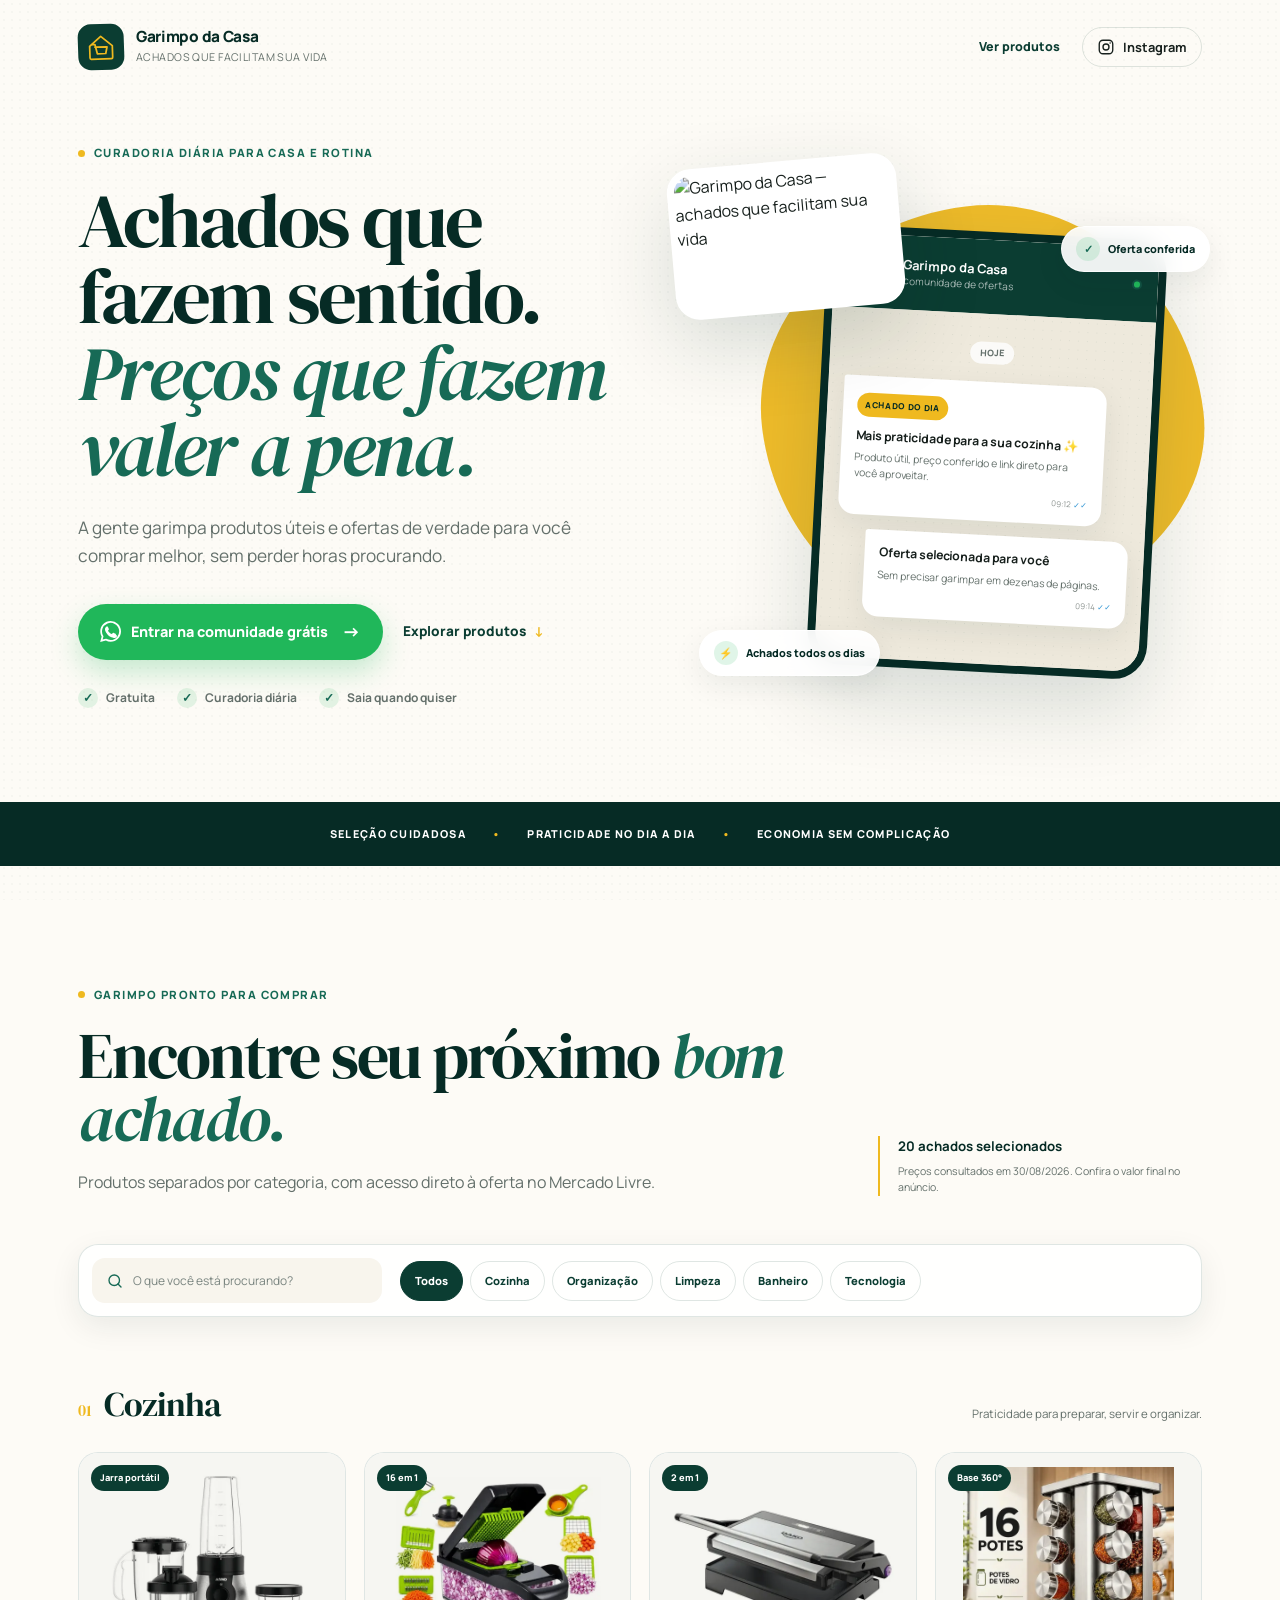
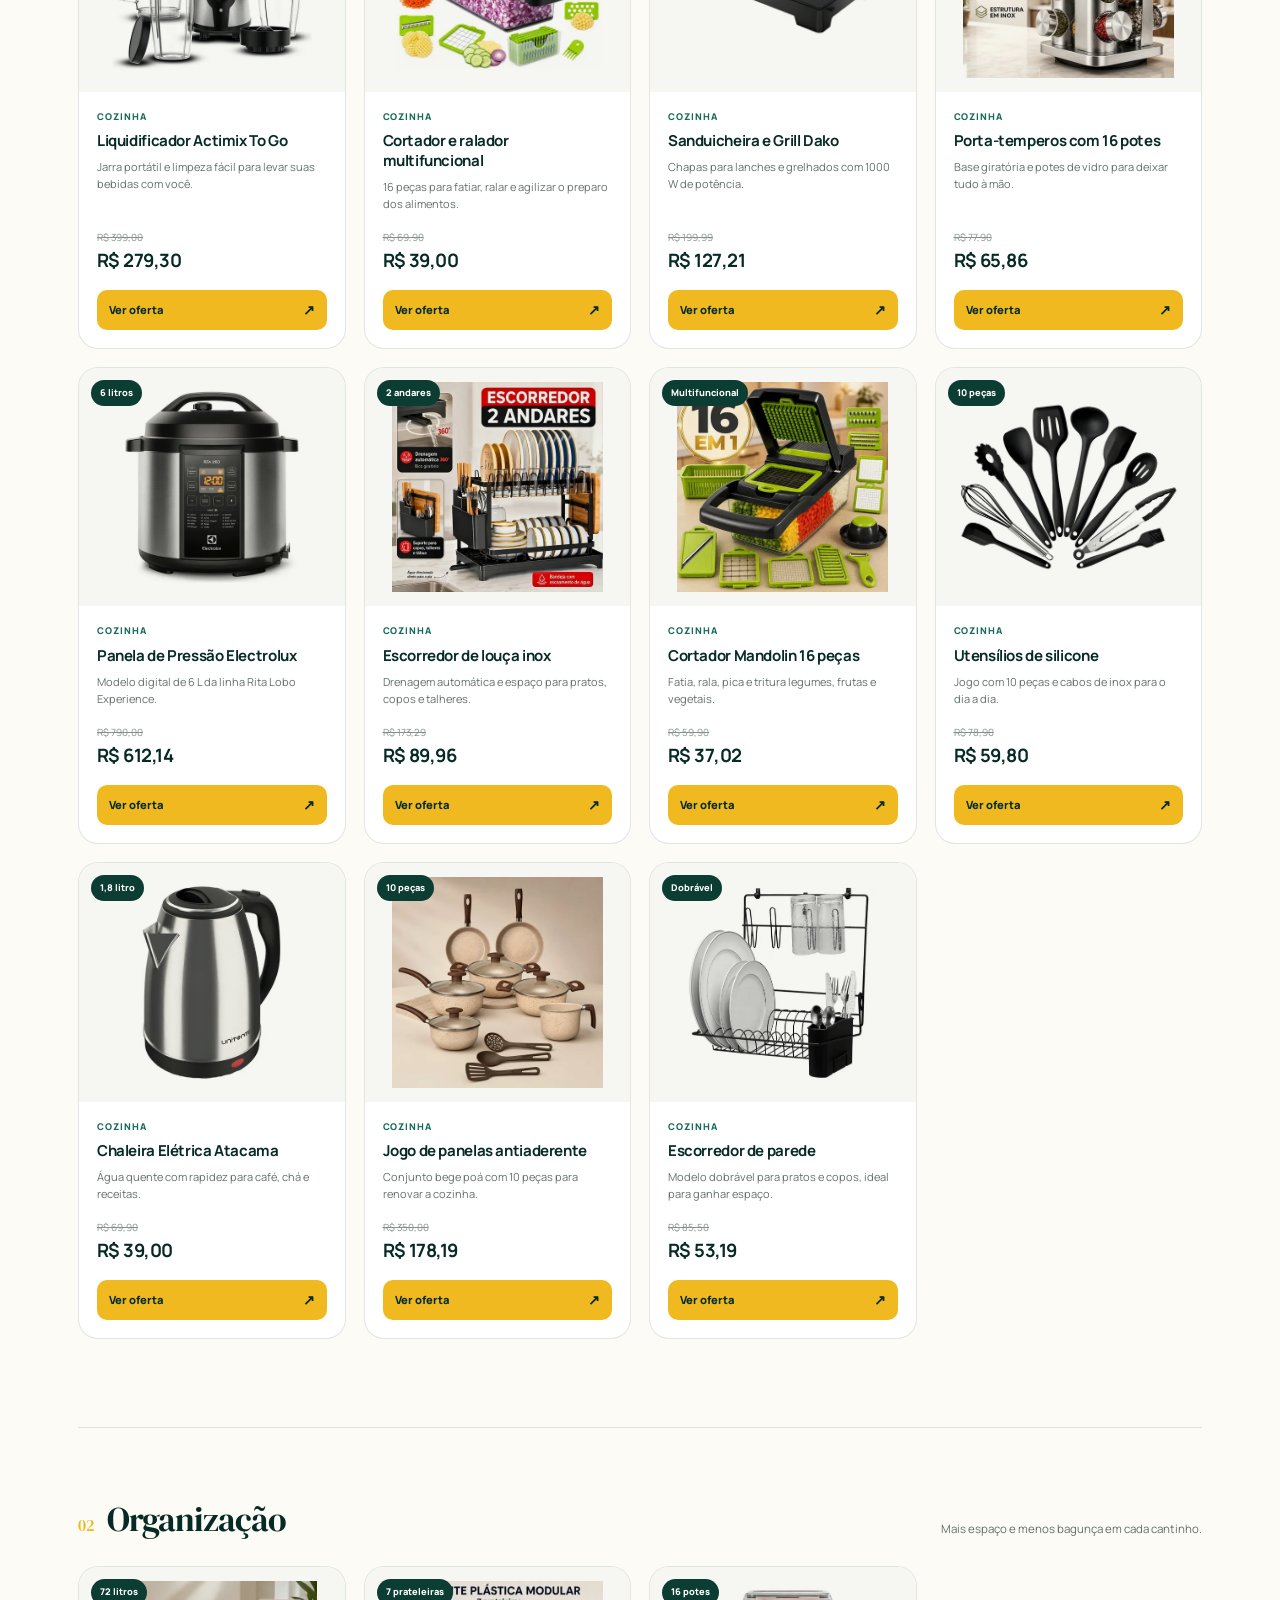
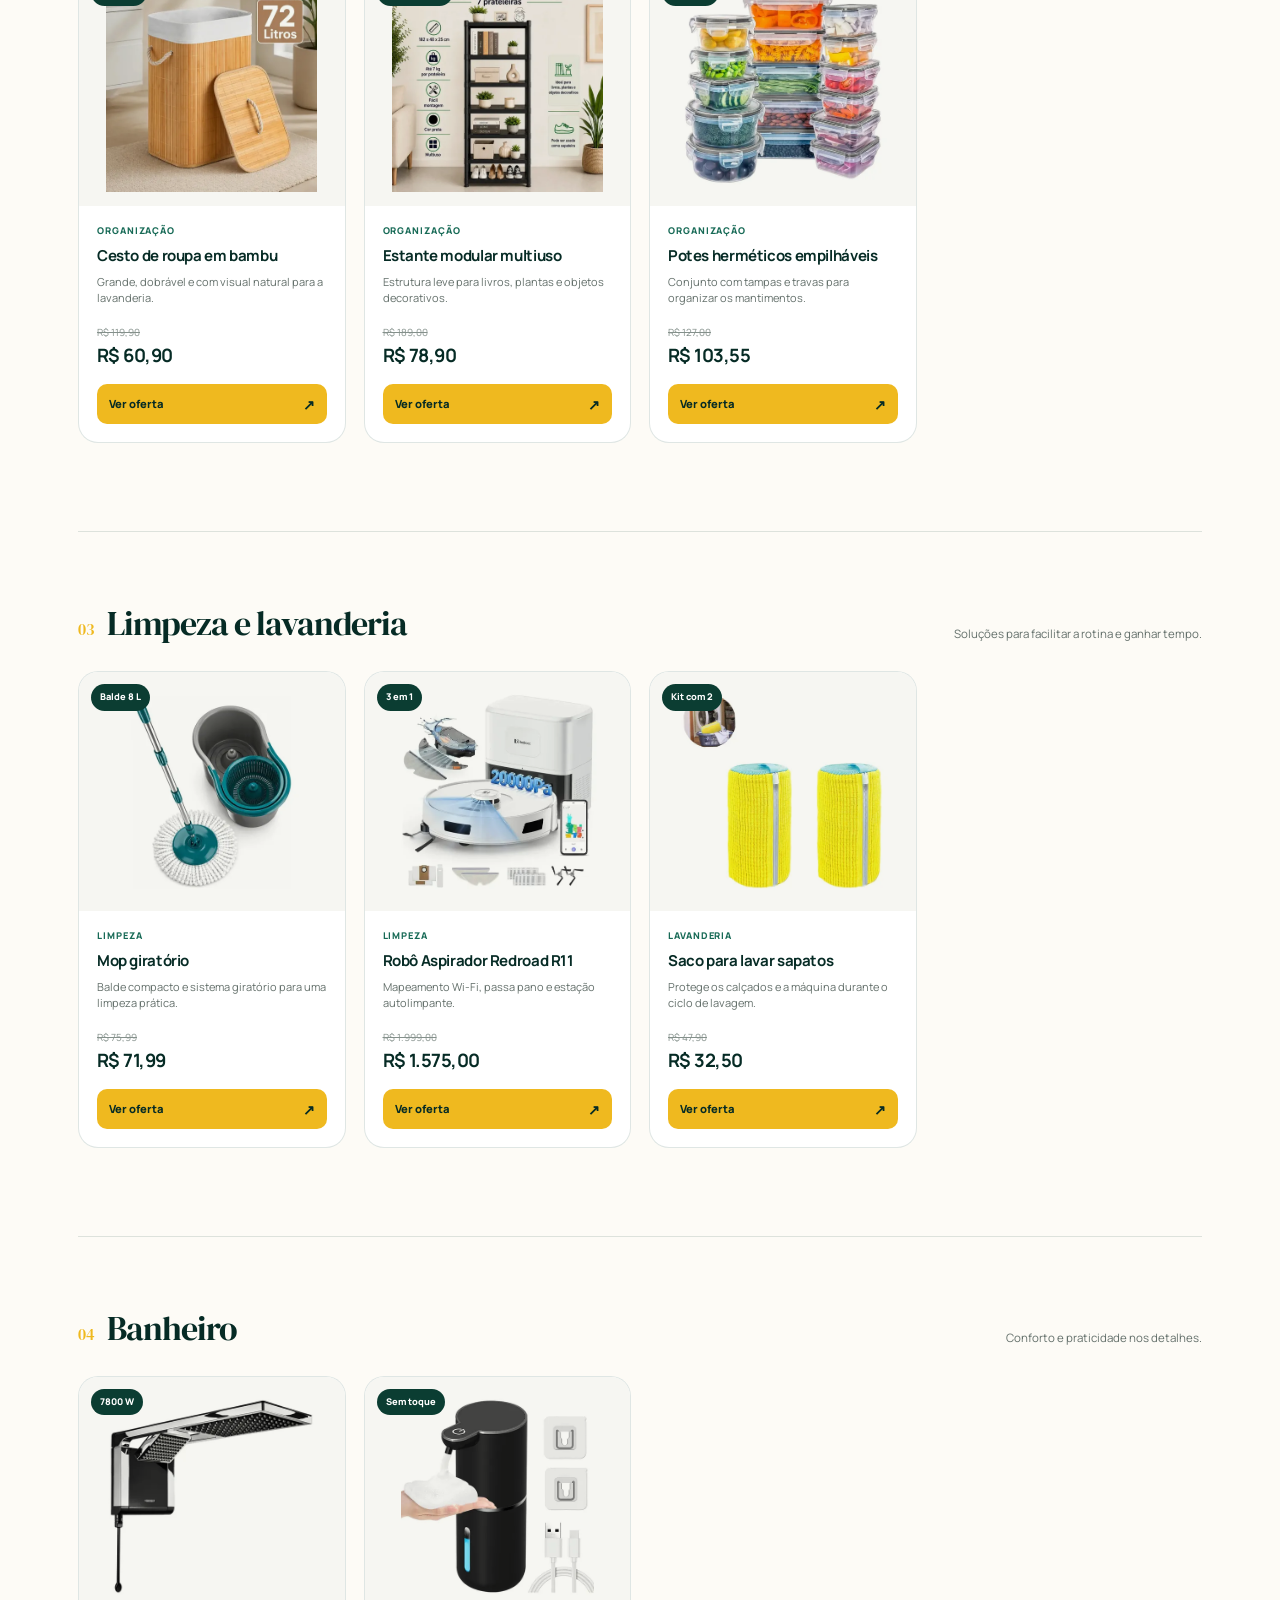
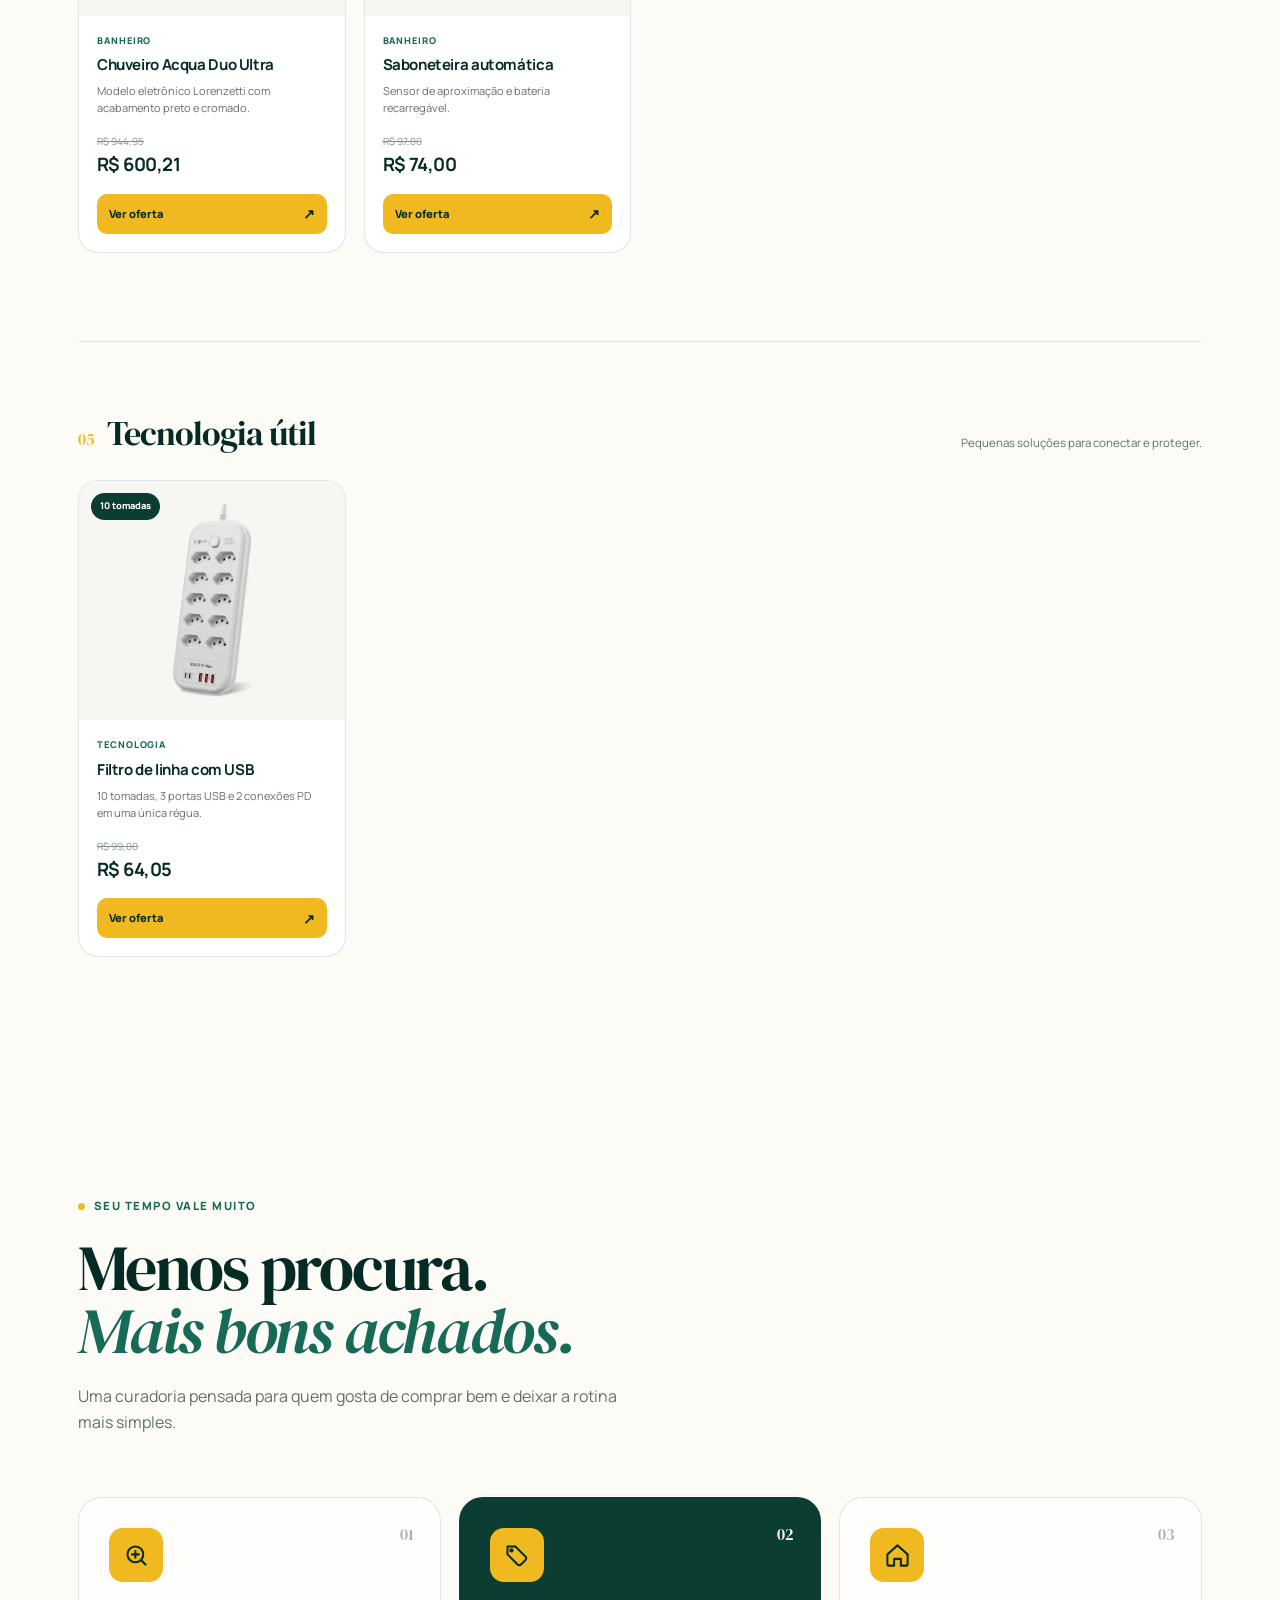
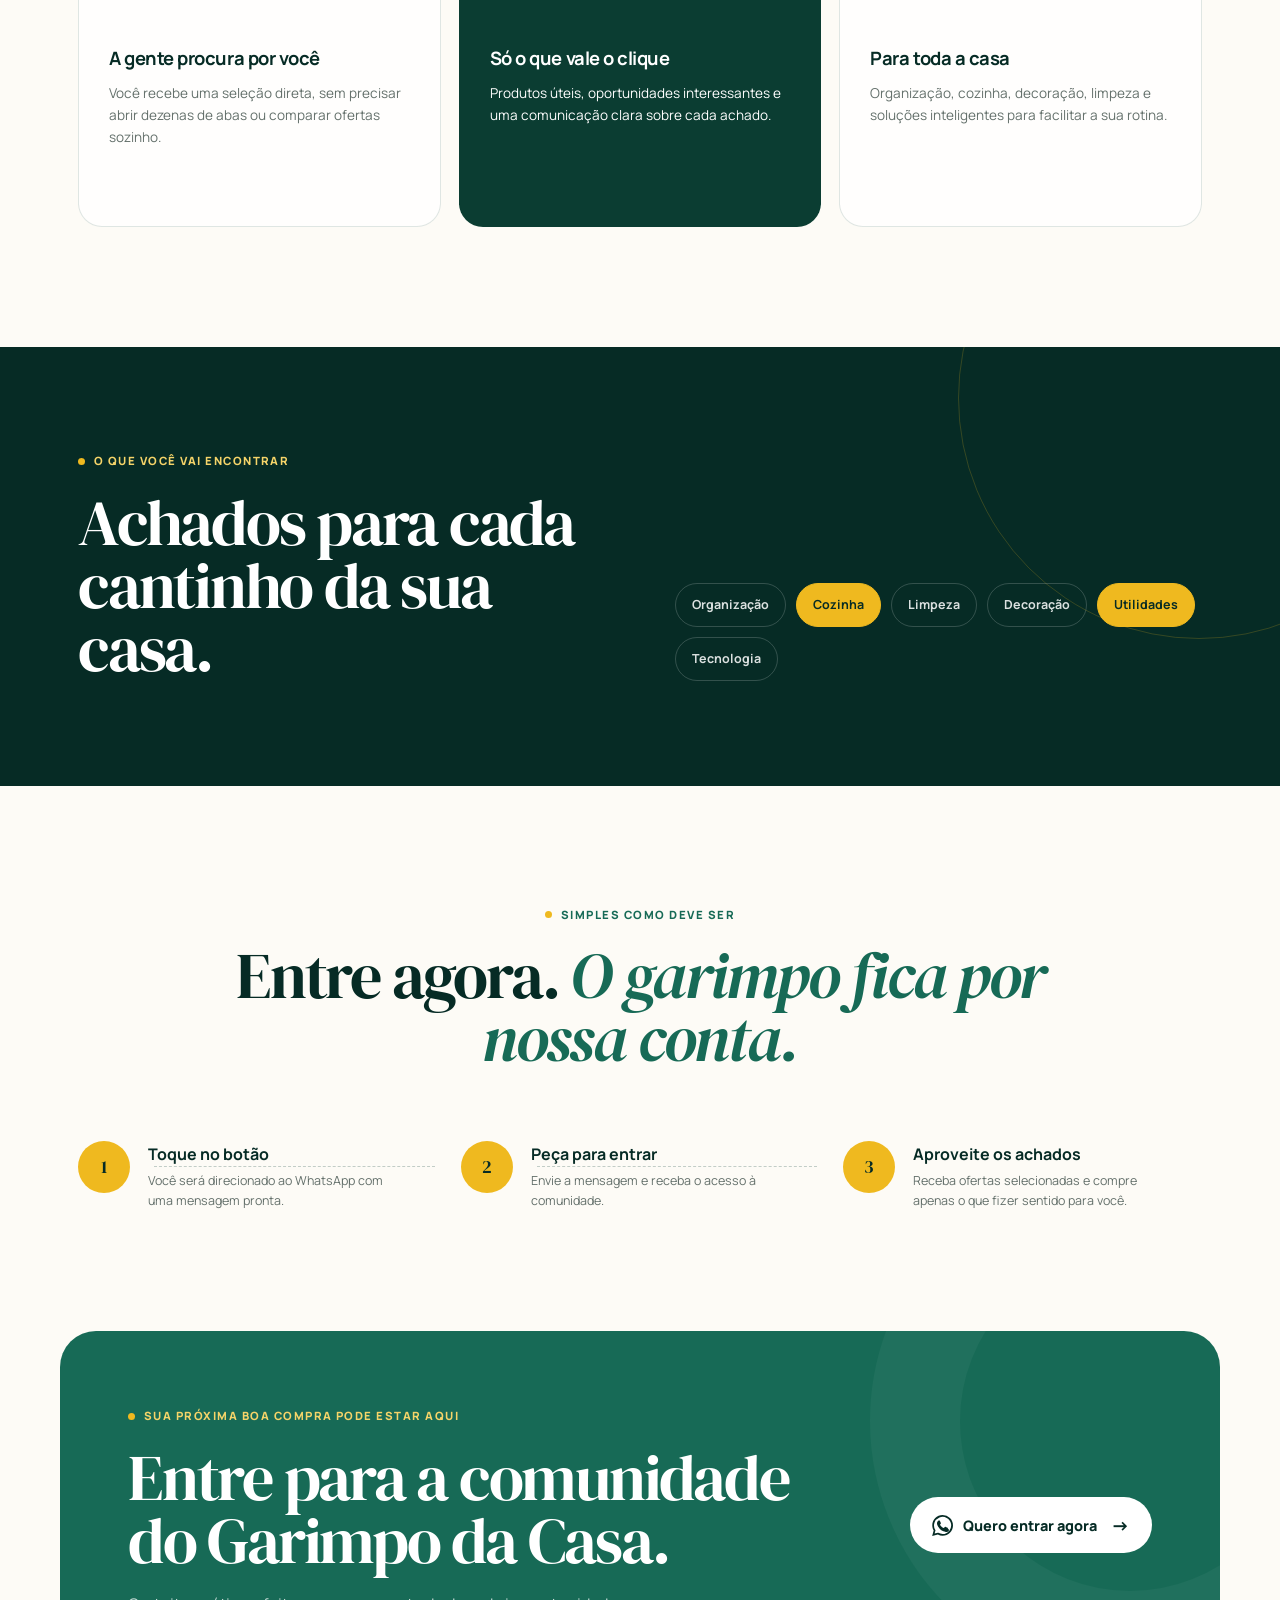
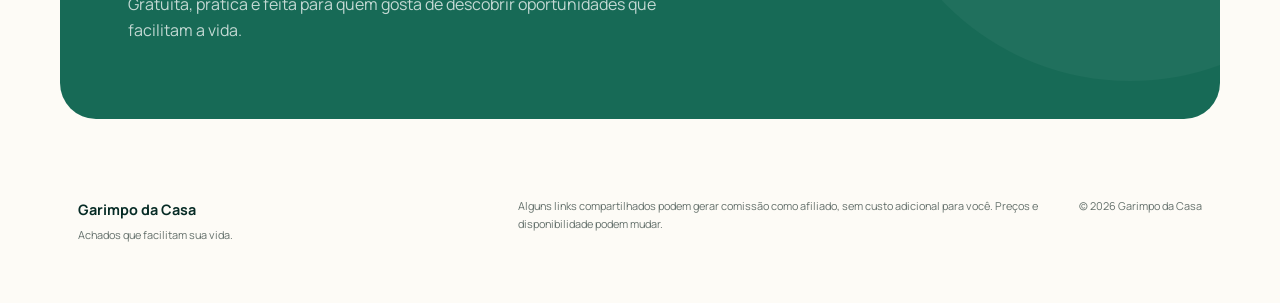
==== index.html @ 8b039d38 "feat: add categorized product catalog" ====
<!doctype html>
<html lang="pt-BR">
  <head>
    <meta charset="UTF-8" />
    <meta name="viewport" content="width=device-width, initial-scale=1" />
    <meta name="theme-color" content="#0b3d32" />

    <title>Garimpo da Casa | Achados e ofertas para facilitar sua vida</title>
    <meta
      name="description"
      content="Entre na comunidade gratuita do Garimpo da Casa ou encontre produtos para cozinha, organização, limpeza e banheiro com acesso direto às ofertas."
    />
    <meta name="robots" content="index, follow" />
    <link rel="canonical" href="https://lhlabs.github.io/Garimpo-da-Casa/" />

    <meta property="og:type" content="website" />
    <meta property="og:locale" content="pt_BR" />
    <meta property="og:site_name" content="Garimpo da Casa" />
    <meta property="og:title" content="Garimpo da Casa | Achados que valem a pena" />
    <meta
      property="og:description"
      content="Economize tempo e descubra ofertas selecionadas para deixar sua casa mais prática, bonita e organizada."
    />
    <meta property="og:image" content="https://lhlabs.github.io/Garimpo-da-Casa/images/perfil2.jpg" />
    <meta property="og:url" content="https://lhlabs.github.io/Garimpo-da-Casa/" />
    <meta name="twitter:card" content="summary_large_image" />

    <link rel="icon" type="image/jpeg" href="images/perfil2.jpg" />
    <link rel="preconnect" href="https://fonts.googleapis.com" />
    <link rel="preconnect" href="https://fonts.gstatic.com" crossorigin />
    <link
      href="https://fonts.googleapis.com/css2?family=DM+Serif+Display&family=Manrope:wght@400;500;600;700;800&display=swap"
      rel="stylesheet"
    />
    <link rel="stylesheet" href="style.css" />
  </head>

  <body>
    <a class="skip-link" href="#conteudo">Pular para o conteúdo</a>

    <header class="site-header">
      <a class="brand" href="#topo" aria-label="Garimpo da Casa — início">
        <span class="brand-mark" aria-hidden="true">
          <svg viewBox="0 0 48 48" role="img">
            <path d="M7 22.5 24 8l17 14.5V40a2 2 0 0 1-2 2H9a2 2 0 0 1-2-2V22.5Z" />
            <path d="M15 24h18l-2.2 10H18.2L15 20h-4" />
          </svg>
        </span>
        <span>
          <strong>Garimpo da Casa</strong>
          <small>Achados que facilitam sua vida</small>
        </span>
      </a>

      <nav class="header-actions" aria-label="Navegação principal">
        <a class="header-products" href="#produtos">Ver produtos</a>
        <a
          class="instagram-link"
          href="https://www.instagram.com/garimpo_da_casa_/"
          target="_blank"
          rel="noopener noreferrer"
          aria-label="Visitar o Garimpo da Casa no Instagram"
        >
          <svg viewBox="0 0 24 24" aria-hidden="true">
            <rect x="3" y="3" width="18" height="18" rx="5" />
            <circle cx="12" cy="12" r="4" />
            <circle class="fill" cx="17.5" cy="6.5" r="1" />
          </svg>
          <span>Instagram</span>
        </a>
      </nav>
    </header>

    <main id="conteudo">
      <section class="hero" id="topo">
        <div class="hero-copy reveal">
          <p class="eyebrow"><span></span> Curadoria diária para casa e rotina</p>
          <h1>Achados que fazem sentido. <em>Preços que fazem valer a pena.</em></h1>
          <p class="hero-text">
            A gente garimpa produtos úteis e ofertas de verdade para você comprar melhor, sem perder horas procurando.
          </p>

          <div class="hero-actions">
            <a
              class="button button-whatsapp js-whatsapp-link"
              href="https://chat.whatsapp.com/Dm7dQ9fmLK26oCGweuBvwB"
              target="_blank"
              rel="noopener noreferrer"
            >
              <svg viewBox="0 0 24 24" aria-hidden="true">
                <path d="M20.5 3.5A11.8 11.8 0 0 0 12.1 0C5.6 0 .3 5.3.3 11.8c0 2.1.5 4.1 1.6 5.9L.2 24l6.5-1.7a11.7 11.7 0 0 0 5.4 1.4h.1c6.5 0 11.8-5.3 11.8-11.8 0-3.2-1.2-6.1-3.5-8.4Zm-8.4 18.2c-1.7 0-3.4-.5-4.9-1.3l-.4-.2L3 21.2l1-3.7-.2-.4a9.8 9.8 0 1 1 8.3 4.6Zm5.4-7.3c-.3-.1-1.8-.9-2.1-1-.3-.1-.5-.1-.7.2l-.9 1.1c-.2.2-.3.2-.6.1-1.7-.8-2.8-1.5-3.9-3.4-.3-.5.3-.5.8-1.6.1-.2.1-.4 0-.6l-1-2.3c-.2-.6-.5-.5-.7-.5h-.6c-.2 0-.6.1-.9.4-.3.3-1.2 1.2-1.2 2.9s1.3 3.4 1.4 3.6c.2.2 2.5 3.8 6 5.3 2.2.9 3 .9 4.1.8.7-.1 1.8-.7 2-1.4.2-.7.2-1.3.2-1.4-.1-.1-.3-.2-.6-.4Z" />
              </svg>
              Entrar na comunidade grátis
              <span aria-hidden="true">→</span>
            </a>
            <a class="text-link" href="#produtos">Explorar produtos <span aria-hidden="true">↓</span></a>
          </div>

          <ul class="trust-list" aria-label="Vantagens rápidas">
            <li><span>✓</span> Gratuita</li>
            <li><span>✓</span> Curadoria diária</li>
            <li><span>✓</span> Saia quando quiser</li>
          </ul>
        </div>

        <div class="hero-visual reveal" aria-label="Exemplo das ofertas recebidas na comunidade">
          <div class="logo-card">
            <img src="images/perfil2.jpg" alt="Garimpo da Casa — achados que facilitam sua vida" />
          </div>
          <div class="phone-card">
            <div class="phone-topbar">
              <div class="phone-avatar">
                <svg viewBox="0 0 48 48" aria-hidden="true">
                  <path d="M7 22.5 24 8l17 14.5V40a2 2 0 0 1-2 2H9a2 2 0 0 1-2-2V22.5Z" />
                  <path d="M15 24h18l-2.2 10H18.2L15 20h-4" />
                </svg>
              </div>
              <div>
                <strong>Garimpo da Casa</strong>
                <span>comunidade de ofertas</span>
              </div>
              <span class="online-dot" aria-hidden="true"></span>
            </div>
            <div class="phone-content">
              <p class="chat-date">HOJE</p>
              <div class="message">
                <span class="deal-tag">ACHADO DO DIA</span>
                <strong>Mais praticidade para a sua cozinha ✨</strong>
                <p>Produto útil, preço conferido e link direto para você aproveitar.</p>
                <small>09:12 <span>✓✓</span></small>
              </div>
              <div class="message message-small">
                <strong>Oferta selecionada para você</strong>
                <p>Sem precisar garimpar em dezenas de páginas.</p>
                <small>09:14 <span>✓✓</span></small>
              </div>
            </div>
          </div>
          <div class="floating-badge badge-top"><strong>✓</strong> Oferta conferida</div>
          <div class="floating-badge badge-bottom"><strong>⚡</strong> Achados todos os dias</div>
        </div>
      </section>

      <section class="value-strip" aria-label="Compromissos do Garimpo da Casa">
        <p>Seleção cuidadosa</p>
        <span aria-hidden="true">•</span>
        <p>Praticidade no dia a dia</p>
        <span aria-hidden="true">•</span>
        <p>Economia sem complicação</p>
      </section>

      <section class="section catalog-section" id="produtos">
        <div class="catalog-heading reveal">
          <div>
            <p class="eyebrow"><span></span> Garimpo pronto para comprar</p>
            <h2>Encontre seu próximo <em>bom achado.</em></h2>
            <p>Produtos separados por categoria, com acesso direto à oferta no Mercado Livre.</p>
          </div>
          <div class="catalog-status">
            <strong><span id="product-count">20</span> achados selecionados</strong>
            <span>Preços consultados em 30/08/2026. Confira o valor final no anúncio.</span>
          </div>
        </div>

        <div class="catalog-controls reveal" aria-label="Filtros do catálogo">
          <label class="product-search">
            <span class="sr-only">Buscar produto</span>
            <svg viewBox="0 0 24 24" aria-hidden="true"><circle cx="11" cy="11" r="7" /><path d="m20 20-4-4" /></svg>
            <input id="product-search" type="search" placeholder="O que você está procurando?" autocomplete="off" />
          </label>
          <div class="filter-list" role="group" aria-label="Filtrar por categoria">
            <button class="filter-button active" type="button" data-filter="all" aria-pressed="true">Todos</button>
            <button class="filter-button" type="button" data-filter="cozinha" aria-pressed="false">Cozinha</button>
            <button class="filter-button" type="button" data-filter="organizacao" aria-pressed="false">Organização</button>
            <button class="filter-button" type="button" data-filter="limpeza" aria-pressed="false">Limpeza</button>
            <button class="filter-button" type="button" data-filter="banheiro" aria-pressed="false">Banheiro</button>
            <button class="filter-button" type="button" data-filter="tecnologia" aria-pressed="false">Tecnologia</button>
          </div>
        </div>

        <div class="catalog-groups">
          <section class="product-group" data-group="cozinha" aria-labelledby="category-cozinha">
            <div class="group-heading reveal">
              <div><span>01</span><h3 id="category-cozinha">Cozinha</h3></div>
              <p>Praticidade para preparar, servir e organizar.</p>
            </div>
            <div class="product-grid">
              <article class="product-card reveal" data-category="cozinha" data-search="liquidificador actimix jarra portatil cozinha">
                <a class="product-image" href="https://meli.la/2SdNdvr" target="_blank" rel="sponsored noopener noreferrer" aria-label="Ver Liquidificador Actimix no Mercado Livre">
                  <img src="images/products/liquidificador-actimix.webp" alt="Liquidificador Actimix preto com jarra portátil" />
                  <span class="product-badge">Jarra portátil</span>
                </a>
                <div class="product-content"><span class="product-category">Cozinha</span><h4>Liquidificador Actimix To Go</h4><p>Jarra portátil e limpeza fácil para levar suas bebidas com você.</p><div class="product-price"><s>R$ 399,00</s><strong>R$ 279,30</strong></div><a class="product-cta" href="https://meli.la/2SdNdvr" target="_blank" rel="sponsored noopener noreferrer">Ver oferta <span>↗</span></a></div>
              </article>

              <article class="product-card reveal" data-category="cozinha" data-search="cortador fatiador ralador legumes 16 em 1 cozinha">
                <a class="product-image" href="https://meli.la/1f6BzgL" target="_blank" rel="sponsored noopener noreferrer" aria-label="Ver Cortador 16 em 1 no Mercado Livre">
                  <img src="images/products/cortador-16-em-1.webp" alt="Cortador e ralador multifuncional com 16 peças" />
                  <span class="product-badge">16 em 1</span>
                </a>
                <div class="product-content"><span class="product-category">Cozinha</span><h4>Cortador e ralador multifuncional</h4><p>16 peças para fatiar, ralar e agilizar o preparo dos alimentos.</p><div class="product-price"><s>R$ 69,90</s><strong>R$ 39,00</strong></div><a class="product-cta" href="https://meli.la/1f6BzgL" target="_blank" rel="sponsored noopener noreferrer">Ver oferta <span>↗</span></a></div>
              </article>

              <article class="product-card reveal" data-category="cozinha" data-search="sanduicheira grill dako 2 em 1 inox cozinha">
                <a class="product-image" href="https://meli.la/1wXFG1E" target="_blank" rel="sponsored noopener noreferrer" aria-label="Ver Sanduicheira Dako no Mercado Livre">
                  <img src="images/products/sanduicheira-dako.webp" alt="Sanduicheira e grill Dako em inox" loading="lazy" />
                  <span class="product-badge">2 em 1</span>
                </a>
                <div class="product-content"><span class="product-category">Cozinha</span><h4>Sanduicheira e Grill Dako</h4><p>Chapas para lanches e grelhados com 1000 W de potência.</p><div class="product-price"><s>R$ 199,99</s><strong>R$ 127,21</strong></div><a class="product-cta" href="https://meli.la/1wXFG1E" target="_blank" rel="sponsored noopener noreferrer">Ver oferta <span>↗</span></a></div>
              </article>

              <article class="product-card reveal" data-category="cozinha" data-search="porta temperos condimentos inox 16 potes vidro giratorio cozinha organizacao">
                <a class="product-image" href="https://meli.la/2V92q2a" target="_blank" rel="sponsored noopener noreferrer" aria-label="Ver Porta-temperos no Mercado Livre">
                  <img src="images/products/porta-temperos-16.webp" alt="Porta-temperos giratório com 16 potes de vidro" loading="lazy" />
                  <span class="product-badge">Base 360°</span>
                </a>
                <div class="product-content"><span class="product-category">Cozinha</span><h4>Porta-temperos com 16 potes</h4><p>Base giratória e potes de vidro para deixar tudo à mão.</p><div class="product-price"><s>R$ 77,90</s><strong>R$ 65,86</strong></div><a class="product-cta" href="https://meli.la/2V92q2a" target="_blank" rel="sponsored noopener noreferrer">Ver oferta <span>↗</span></a></div>
              </article>

              <article class="product-card reveal" data-category="cozinha" data-search="panela pressao eletrica electrolux rita lobo 6l digital cozinha">
                <a class="product-image" href="https://meli.la/2KF4RCy" target="_blank" rel="sponsored noopener noreferrer" aria-label="Ver Panela de Pressão Electrolux no Mercado Livre">
                  <img src="images/products/panela-pressao-electrolux.webp" alt="Panela de pressão elétrica Electrolux preta de 6 litros" loading="lazy" />
                  <span class="product-badge">6 litros</span>
                </a>
                <div class="product-content"><span class="product-category">Cozinha</span><h4>Panela de Pressão Electrolux</h4><p>Modelo digital de 6 L da linha Rita Lobo Experience.</p><div class="product-price"><s>R$ 790,00</s><strong>R$ 612,14</strong></div><a class="product-cta" href="https://meli.la/2KF4RCy" target="_blank" rel="sponsored noopener noreferrer">Ver oferta <span>↗</span></a></div>
              </article>

              <article class="product-card reveal" data-category="cozinha" data-search="escorredor louca inox 2 andares pia pratos talheres cozinha">
                <a class="product-image" href="https://meli.la/1WhNe43" target="_blank" rel="sponsored noopener noreferrer" aria-label="Ver Escorredor de Louça no Mercado Livre">
                  <img src="images/products/escorredor-inox-2.webp" alt="Escorredor de louça inox com dois andares" loading="lazy" />
                  <span class="product-badge">2 andares</span>
                </a>
                <div class="product-content"><span class="product-category">Cozinha</span><h4>Escorredor de louça inox</h4><p>Drenagem automática e espaço para pratos, copos e talheres.</p><div class="product-price"><s>R$ 173,29</s><strong>R$ 89,96</strong></div><a class="product-cta" href="https://meli.la/1WhNe43" target="_blank" rel="sponsored noopener noreferrer">Ver oferta <span>↗</span></a></div>
              </article>

              <article class="product-card reveal" data-category="cozinha" data-search="cortador mandolin legumes frutas vegetais 16 pecas cozinha">
                <a class="product-image" href="https://meli.la/2EowJwe" target="_blank" rel="sponsored noopener noreferrer" aria-label="Ver Cortador Mandolin no Mercado Livre">
                  <img src="images/products/cortador-mandolin.webp" alt="Cortador manual tipo mandolin com acessórios" loading="lazy" />
                  <span class="product-badge">Multifuncional</span>
                </a>
                <div class="product-content"><span class="product-category">Cozinha</span><h4>Cortador Mandolin 16 peças</h4><p>Fatia, rala, pica e tritura legumes, frutas e vegetais.</p><div class="product-price"><s>R$ 59,90</s><strong>R$ 37,02</strong></div><a class="product-cta" href="https://meli.la/2EowJwe" target="_blank" rel="sponsored noopener noreferrer">Ver oferta <span>↗</span></a></div>
              </article>

              <article class="product-card reveal" data-category="cozinha" data-search="jogo colheres silicone cabo inox utensilios cozinha preto">
                <a class="product-image" href="https://meli.la/2ojTvc2" target="_blank" rel="sponsored noopener noreferrer" aria-label="Ver Utensílios de Silicone no Mercado Livre">
                  <img src="images/products/utensilios-silicone.webp" alt="Jogo de utensílios de silicone preto com cabo inox" loading="lazy" />
                  <span class="product-badge">10 peças</span>
                </a>
                <div class="product-content"><span class="product-category">Cozinha</span><h4>Utensílios de silicone</h4><p>Jogo com 10 peças e cabos de inox para o dia a dia.</p><div class="product-price"><s>R$ 78,90</s><strong>R$ 59,80</strong></div><a class="product-cta" href="https://meli.la/2ojTvc2" target="_blank" rel="sponsored noopener noreferrer">Ver oferta <span>↗</span></a></div>
              </article>

              <article class="product-card reveal" data-category="cozinha" data-search="chaleira eletrica atacama 1.8l unitermi cozinha">
                <a class="product-image" href="https://meli.la/22mGNQY" target="_blank" rel="sponsored noopener noreferrer" aria-label="Ver Chaleira Elétrica no Mercado Livre">
                  <img src="images/products/chaleira-atacama.webp" alt="Chaleira elétrica Atacama de 1,8 litro" loading="lazy" />
                  <span class="product-badge">1,8 litro</span>
                </a>
                <div class="product-content"><span class="product-category">Cozinha</span><h4>Chaleira Elétrica Atacama</h4><p>Água quente com rapidez para café, chá e receitas.</p><div class="product-price"><s>R$ 69,90</s><strong>R$ 39,00</strong></div><a class="product-cta" href="https://meli.la/22mGNQY" target="_blank" rel="sponsored noopener noreferrer">Ver oferta <span>↗</span></a></div>
              </article>

              <article class="product-card reveal" data-category="cozinha" data-search="jogo panelas antiaderente 10 pecas bege poa cozinha">
                <a class="product-image" href="https://meli.la/19H1kqo" target="_blank" rel="sponsored noopener noreferrer" aria-label="Ver Jogo de Panelas no Mercado Livre">
                  <img src="images/products/jogo-panelas-10.webp" alt="Jogo de panelas antiaderente bege com dez peças" loading="lazy" />
                  <span class="product-badge">10 peças</span>
                </a>
                <div class="product-content"><span class="product-category">Cozinha</span><h4>Jogo de panelas antiaderente</h4><p>Conjunto bege poá com 10 peças para renovar a cozinha.</p><div class="product-price"><s>R$ 350,00</s><strong>R$ 178,19</strong></div><a class="product-cta" href="https://meli.la/19H1kqo" target="_blank" rel="sponsored noopener noreferrer">Ver oferta <span>↗</span></a></div>
              </article>

              <article class="product-card reveal" data-category="cozinha" data-search="escorredor pratos copos parede dobravel cook home arthi cozinha">
                <a class="product-image" href="https://meli.la/1BHTBhF" target="_blank" rel="sponsored noopener noreferrer" aria-label="Ver Escorredor Dobrável no Mercado Livre">
                  <img src="images/products/escorredor-parede.webp" alt="Escorredor preto dobrável fixado na parede" loading="lazy" />
                  <span class="product-badge">Dobrável</span>
                </a>
                <div class="product-content"><span class="product-category">Cozinha</span><h4>Escorredor de parede</h4><p>Modelo dobrável para pratos e copos, ideal para ganhar espaço.</p><div class="product-price"><s>R$ 85,50</s><strong>R$ 53,19</strong></div><a class="product-cta" href="https://meli.la/1BHTBhF" target="_blank" rel="sponsored noopener noreferrer">Ver oferta <span>↗</span></a></div>
              </article>
            </div>
          </section>

          <section class="product-group" data-group="organizacao" aria-labelledby="category-organizacao">
            <div class="group-heading reveal"><div><span>02</span><h3 id="category-organizacao">Organização</h3></div><p>Mais espaço e menos bagunça em cada cantinho.</p></div>
            <div class="product-grid">
              <article class="product-card reveal" data-category="organizacao" data-search="cesto roupa suja bambu 72 litros dobravel lavanderia organizacao">
                <a class="product-image" href="https://meli.la/1iaSVPk" target="_blank" rel="sponsored noopener noreferrer" aria-label="Ver Cesto de Bambu no Mercado Livre"><img src="images/products/cesto-bambu-72l.webp" alt="Cesto organizador de roupa em bambu" loading="lazy" /><span class="product-badge">72 litros</span></a>
                <div class="product-content"><span class="product-category">Organização</span><h4>Cesto de roupa em bambu</h4><p>Grande, dobrável e com visual natural para a lavanderia.</p><div class="product-price"><s>R$ 119,90</s><strong>R$ 60,90</strong></div><a class="product-cta" href="https://meli.la/1iaSVPk" target="_blank" rel="sponsored noopener noreferrer">Ver oferta <span>↗</span></a></div>
              </article>
              <article class="product-card reveal" data-category="organizacao" data-search="estante plastica modular 7 prateleiras livros plantas organizacao casa">
                <a class="product-image" href="https://meli.la/2pxAqwe" target="_blank" rel="sponsored noopener noreferrer" aria-label="Ver Estante Modular no Mercado Livre"><img src="images/products/estante-modular.webp" alt="Estante plástica modular preta com sete prateleiras" loading="lazy" /><span class="product-badge">7 prateleiras</span></a>
                <div class="product-content"><span class="product-category">Organização</span><h4>Estante modular multiuso</h4><p>Estrutura leve para livros, plantas e objetos decorativos.</p><div class="product-price"><s>R$ 189,00</s><strong>R$ 78,90</strong></div><a class="product-cta" href="https://meli.la/2pxAqwe" target="_blank" rel="sponsored noopener noreferrer">Ver oferta <span>↗</span></a></div>
              </article>
              <article class="product-card reveal" data-category="organizacao" data-search="conjunto potes hermeticos 16 empilhavel cozinha organizacao">
                <a class="product-image" href="https://meli.la/22yfibm" target="_blank" rel="sponsored noopener noreferrer" aria-label="Ver Potes Herméticos no Mercado Livre"><img src="images/products/potes-hermeticos-16.webp" alt="Conjunto transparente com dezesseis potes herméticos" loading="lazy" /><span class="product-badge">16 potes</span></a>
                <div class="product-content"><span class="product-category">Organização</span><h4>Potes herméticos empilháveis</h4><p>Conjunto com tampas e travas para organizar os mantimentos.</p><div class="product-price"><s>R$ 127,00</s><strong>R$ 103,55</strong></div><a class="product-cta" href="https://meli.la/22yfibm" target="_blank" rel="sponsored noopener noreferrer">Ver oferta <span>↗</span></a></div>
              </article>
            </div>
          </section>

          <section class="product-group" data-group="limpeza" aria-labelledby="category-limpeza">
            <div class="group-heading reveal"><div><span>03</span><h3 id="category-limpeza">Limpeza e lavanderia</h3></div><p>Soluções para facilitar a rotina e ganhar tempo.</p></div>
            <div class="product-grid">
              <article class="product-card reveal" data-category="limpeza" data-search="mop giratorio balde 8 litros limpeza casa">
                <a class="product-image" href="https://meli.la/2Fz9NgZ" target="_blank" rel="sponsored noopener noreferrer" aria-label="Ver Mop Giratório no Mercado Livre"><img src="images/products/mop-giratorio.webp" alt="Mop giratório com balde" loading="lazy" /><span class="product-badge">Balde 8 L</span></a>
                <div class="product-content"><span class="product-category">Limpeza</span><h4>Mop giratório</h4><p>Balde compacto e sistema giratório para uma limpeza prática.</p><div class="product-price"><s>R$ 75,99</s><strong>R$ 71,99</strong></div><a class="product-cta" href="https://meli.la/2Fz9NgZ" target="_blank" rel="sponsored noopener noreferrer">Ver oferta <span>↗</span></a></div>
              </article>
              <article class="product-card reveal" data-category="limpeza" data-search="robo aspirador passa pano redroad r11 wifi mapeamento autolimpante limpeza tecnologia">
                <a class="product-image" href="https://meli.la/18UBNBB" target="_blank" rel="sponsored noopener noreferrer" aria-label="Ver Robô Aspirador no Mercado Livre"><img src="images/products/robo-aspirador-redroad.webp" alt="Robô aspirador Redroad com estação autolimpante" loading="lazy" /><span class="product-badge">3 em 1</span></a>
                <div class="product-content"><span class="product-category">Limpeza</span><h4>Robô Aspirador Redroad R11</h4><p>Mapeamento Wi-Fi, passa pano e estação autolimpante.</p><div class="product-price"><s>R$ 1.999,00</s><strong>R$ 1.575,00</strong></div><a class="product-cta" href="https://meli.la/18UBNBB" target="_blank" rel="sponsored noopener noreferrer">Ver oferta <span>↗</span></a></div>
              </article>
              <article class="product-card reveal" data-category="limpeza" data-search="kit saco lavar sapatos maquina lavar lavanderia limpeza">
                <a class="product-image" href="https://meli.la/2PMxFjE" target="_blank" rel="sponsored noopener noreferrer" aria-label="Ver Saco para Lavar Sapatos no Mercado Livre"><img src="images/products/kit-saco-sapatos.webp" alt="Kit de sacos protetores para lavar sapatos" loading="lazy" /><span class="product-badge">Kit com 2</span></a>
                <div class="product-content"><span class="product-category">Lavanderia</span><h4>Saco para lavar sapatos</h4><p>Protege os calçados e a máquina durante o ciclo de lavagem.</p><div class="product-price"><s>R$ 47,90</s><strong>R$ 32,50</strong></div><a class="product-cta" href="https://meli.la/2PMxFjE" target="_blank" rel="sponsored noopener noreferrer">Ver oferta <span>↗</span></a></div>
              </article>
            </div>
          </section>

          <section class="product-group" data-group="banheiro" aria-labelledby="category-banheiro">
            <div class="group-heading reveal"><div><span>04</span><h3 id="category-banheiro">Banheiro</h3></div><p>Conforto e praticidade nos detalhes.</p></div>
            <div class="product-grid">
              <article class="product-card reveal" data-category="banheiro" data-search="chuveiro eletronico lorenzetti acqua duo ultra preto cromado banheiro">
                <a class="product-image" href="https://meli.la/27upReH" target="_blank" rel="sponsored noopener noreferrer" aria-label="Ver Chuveiro Lorenzetti no Mercado Livre"><img src="images/products/chuveiro-acqua-duo.webp" alt="Chuveiro Lorenzetti Acqua Duo preto e cromado" loading="lazy" /><span class="product-badge">7800 W</span></a>
                <div class="product-content"><span class="product-category">Banheiro</span><h4>Chuveiro Acqua Duo Ultra</h4><p>Modelo eletrônico Lorenzetti com acabamento preto e cromado.</p><div class="product-price"><s>R$ 944,95</s><strong>R$ 600,21</strong></div><a class="product-cta" href="https://meli.la/27upReH" target="_blank" rel="sponsored noopener noreferrer">Ver oferta <span>↗</span></a></div>
              </article>
              <article class="product-card reveal" data-category="banheiro" data-search="saboneteira automatica sensor sem toque recarregavel banheiro">
                <a class="product-image" href="https://meli.la/2AeHKoC" target="_blank" rel="sponsored noopener noreferrer" aria-label="Ver Saboneteira Automática no Mercado Livre"><img src="images/products/saboneteira-automatica.webp" alt="Saboneteira automática preta com sensor" loading="lazy" /><span class="product-badge">Sem toque</span></a>
                <div class="product-content"><span class="product-category">Banheiro</span><h4>Saboneteira automática</h4><p>Sensor de aproximação e bateria recarregável.</p><div class="product-price"><s>R$ 97,00</s><strong>R$ 74,00</strong></div><a class="product-cta" href="https://meli.la/2AeHKoC" target="_blank" rel="sponsored noopener noreferrer">Ver oferta <span>↗</span></a></div>
              </article>
            </div>
          </section>

          <section class="product-group" data-group="tecnologia" aria-labelledby="category-tecnologia">
            <div class="group-heading reveal"><div><span>05</span><h3 id="category-tecnologia">Tecnologia útil</h3></div><p>Pequenas soluções para conectar e proteger.</p></div>
            <div class="product-grid">
              <article class="product-card reveal" data-category="tecnologia" data-search="filtro linha regua extensao 10 tomadas usb pd branco tecnologia">
                <a class="product-image" href="https://meli.la/2qDRQ3n" target="_blank" rel="sponsored noopener noreferrer" aria-label="Ver Filtro de Linha no Mercado Livre"><img src="images/products/filtro-linha-usb.webp" alt="Filtro de linha branco com tomadas e portas USB" loading="lazy" /><span class="product-badge">10 tomadas</span></a>
                <div class="product-content"><span class="product-category">Tecnologia</span><h4>Filtro de linha com USB</h4><p>10 tomadas, 3 portas USB e 2 conexões PD em uma única régua.</p><div class="product-price"><s>R$ 99,00</s><strong>R$ 64,05</strong></div><a class="product-cta" href="https://meli.la/2qDRQ3n" target="_blank" rel="sponsored noopener noreferrer">Ver oferta <span>↗</span></a></div>
              </article>
            </div>
          </section>

          <p class="no-results" id="no-results" hidden>Nenhum produto encontrado. Tente buscar por outro termo ou categoria.</p>
        </div>
      </section>

      <section class="section benefits" id="vantagens">
        <div class="section-heading reveal">
          <p class="eyebrow"><span></span> Seu tempo vale muito</p>
          <h2>Menos procura.<br /><em>Mais bons achados.</em></h2>
          <p>Uma curadoria pensada para quem gosta de comprar bem e deixar a rotina mais simples.</p>
        </div>

        <div class="benefit-grid">
          <article class="benefit-card reveal">
            <span class="card-number">01</span>
            <div class="icon-box" aria-hidden="true">
              <svg viewBox="0 0 24 24"><circle cx="11" cy="11" r="7" /><path d="m20 20-4-4M11 8v6M8 11h6" /></svg>
            </div>
            <h3>A gente procura por você</h3>
            <p>Você recebe uma seleção direta, sem precisar abrir dezenas de abas ou comparar ofertas sozinho.</p>
          </article>

          <article class="benefit-card featured reveal">
            <span class="card-number">02</span>
            <div class="icon-box" aria-hidden="true">
              <svg viewBox="0 0 24 24"><path d="M20 13 11 4H4v7l9 9a2 2 0 0 0 3 0l4-4a2 2 0 0 0 0-3Z" /><circle cx="7.5" cy="7.5" r="1" /></svg>
            </div>
            <h3>Só o que vale o clique</h3>
            <p>Produtos úteis, oportunidades interessantes e uma comunicação clara sobre cada achado.</p>
          </article>

          <article class="benefit-card reveal">
            <span class="card-number">03</span>
            <div class="icon-box" aria-hidden="true">
              <svg viewBox="0 0 24 24"><path d="M3 11 12 3l9 8v9a1 1 0 0 1-1 1h-5v-6H9v6H4a1 1 0 0 1-1-1v-9Z" /></svg>
            </div>
            <h3>Para toda a casa</h3>
            <p>Organização, cozinha, decoração, limpeza e soluções inteligentes para facilitar a sua rotina.</p>
          </article>
        </div>
      </section>

      <section class="categories-section">
        <div class="categories-inner reveal">
          <div>
            <p class="eyebrow light"><span></span> O que você vai encontrar</p>
            <h2>Achados para cada cantinho da sua casa.</h2>
          </div>
          <div class="category-list" aria-label="Categorias de achados">
            <span>Organização</span>
            <span>Cozinha</span>
            <span>Limpeza</span>
            <span>Decoração</span>
            <span>Utilidades</span>
            <span>Tecnologia</span>
          </div>
        </div>
      </section>

      <section class="section how-it-works">
        <div class="section-heading centered reveal">
          <p class="eyebrow"><span></span> Simples como deve ser</p>
          <h2>Entre agora. <em>O garimpo fica por nossa conta.</em></h2>
        </div>

        <ol class="steps">
          <li class="reveal">
            <span>1</span>
            <div>
              <h3>Toque no botão</h3>
              <p>Você será direcionado ao WhatsApp com uma mensagem pronta.</p>
            </div>
          </li>
          <li class="reveal">
            <span>2</span>
            <div>
              <h3>Peça para entrar</h3>
              <p>Envie a mensagem e receba o acesso à comunidade.</p>
            </div>
          </li>
          <li class="reveal">
            <span>3</span>
            <div>
              <h3>Aproveite os achados</h3>
              <p>Receba ofertas selecionadas e compre apenas o que fizer sentido para você.</p>
            </div>
          </li>
        </ol>
      </section>

      <section class="final-cta reveal">
        <div class="final-cta-copy">
          <p class="eyebrow light"><span></span> Sua próxima boa compra pode estar aqui</p>
          <h2>Entre para a comunidade do Garimpo da Casa.</h2>
          <p>Gratuita, prática e feita para quem gosta de descobrir oportunidades que facilitam a vida.</p>
        </div>
        <a
          class="button button-light js-whatsapp-link"
          href="https://chat.whatsapp.com/Dm7dQ9fmLK26oCGweuBvwB"
          target="_blank"
          rel="noopener noreferrer"
        >
          <svg viewBox="0 0 24 24" aria-hidden="true">
            <path d="M20.5 3.5A11.8 11.8 0 0 0 12.1 0C5.6 0 .3 5.3.3 11.8c0 2.1.5 4.1 1.6 5.9L.2 24l6.5-1.7a11.7 11.7 0 0 0 5.4 1.4h.1c6.5 0 11.8-5.3 11.8-11.8 0-3.2-1.2-6.1-3.5-8.4Zm-8.4 18.2c-1.7 0-3.4-.5-4.9-1.3l-.4-.2L3 21.2l1-3.7-.2-.4a9.8 9.8 0 1 1 8.3 4.6Zm5.4-7.3c-.3-.1-1.8-.9-2.1-1-.3-.1-.5-.1-.7.2l-.9 1.1c-.2.2-.3.2-.6.1-1.7-.8-2.8-1.5-3.9-3.4-.3-.5.3-.5.8-1.6.1-.2.1-.4 0-.6l-1-2.3c-.2-.6-.5-.5-.7-.5h-.6c-.2 0-.6.1-.9.4-.3.3-1.2 1.2-1.2 2.9s1.3 3.4 1.4 3.6c.2.2 2.5 3.8 6 5.3 2.2.9 3 .9 4.1.8.7-.1 1.8-.7 2-1.4.2-.7.2-1.3.2-1.4-.1-.1-.3-.2-.6-.4Z" />
          </svg>
          Quero entrar agora
          <span aria-hidden="true">→</span>
        </a>
      </section>
    </main>

    <footer class="site-footer">
      <div class="footer-brand">
        <strong>Garimpo da Casa</strong>
        <p>Achados que facilitam sua vida.</p>
      </div>
      <p class="disclosure">
        Alguns links compartilhados podem gerar comissão como afiliado, sem custo adicional para você. Preços e disponibilidade podem mudar.
      </p>
      <p class="copyright">© <span id="year"></span> Garimpo da Casa</p>
    </footer>

    <div class="mobile-cta" aria-label="Acesso rápido à comunidade">
      <div>
        <strong>Comunidade gratuita</strong>
        <span>Achados direto no WhatsApp</span>
      </div>
      <a
        class="js-whatsapp-link"
        href="https://chat.whatsapp.com/Dm7dQ9fmLK26oCGweuBvwB"
        target="_blank"
        rel="noopener noreferrer"
      >
        Entrar <span aria-hidden="true">→</span>
      </a>
    </div>

    <script src="script.js"></script>
  </body>
</html>
---- style.css ----
:root {
  --forest-950: #062b25;
  --forest-900: #0b3d32;
  --forest-800: #115142;
  --forest-700: #176a56;
  --gold-500: #efb91f;
  --gold-300: #f5d469;
  --cream-100: #f8f5ed;
  --cream-50: #fdfbf6;
  --ink: #17201d;
  --muted: #64706b;
  --line: rgba(11, 61, 50, 0.13);
  --white: #ffffff;
  --whatsapp: #20b75a;
  --shadow-sm: 0 10px 30px rgba(6, 43, 37, 0.08);
  --shadow-lg: 0 28px 80px rgba(6, 43, 37, 0.16);
  --radius-sm: 14px;
  --radius-md: 24px;
  --radius-lg: 36px;
  --max-width: 1180px;
}

* {
  box-sizing: border-box;
  margin: 0;
  padding: 0;
}

html {
  scroll-behavior: smooth;
  scroll-padding-top: 96px;
}

body {
  background: var(--cream-50);
  color: var(--ink);
  font-family: "Manrope", -apple-system, BlinkMacSystemFont, "Segoe UI", sans-serif;
  line-height: 1.6;
  min-width: 320px;
  overflow-x: hidden;
  -webkit-font-smoothing: antialiased;
}

body::before {
  background-image: radial-gradient(rgba(11, 61, 50, 0.06) 0.75px, transparent 0.75px);
  background-size: 8px 8px;
  content: "";
  inset: 0;
  opacity: 0.45;
  pointer-events: none;
  position: fixed;
  z-index: -1;
}

img,
svg {
  display: block;
}

a {
  color: inherit;
}

.sr-only {
  clip: rect(0, 0, 0, 0);
  clip-path: inset(50%);
  height: 1px;
  overflow: hidden;
  position: absolute;
  white-space: nowrap;
  width: 1px;
}

.skip-link {
  background: var(--forest-950);
  color: var(--white);
  left: 16px;
  padding: 10px 16px;
  position: fixed;
  top: -80px;
  transition: top 0.2s ease;
  z-index: 1000;
}

.skip-link:focus {
  top: 16px;
}

.site-header {
  align-items: center;
  display: flex;
  justify-content: space-between;
  margin: 0 auto;
  max-width: var(--max-width);
  padding: 24px 28px;
}

.brand {
  align-items: center;
  display: inline-flex;
  gap: 12px;
  text-decoration: none;
}

.brand-mark,
.phone-avatar {
  align-items: center;
  background: var(--forest-900);
  border-radius: 13px;
  display: inline-flex;
  justify-content: center;
}

.brand-mark {
  height: 46px;
  transform: rotate(-2deg);
  width: 46px;
}

.brand-mark svg,
.phone-avatar svg {
  fill: none;
  stroke: var(--gold-500);
  stroke-linecap: round;
  stroke-linejoin: round;
  stroke-width: 2.6;
}

.brand-mark svg {
  height: 32px;
  width: 32px;
}

.brand strong,
.brand small {
  display: block;
}

.brand strong {
  color: var(--forest-950);
  font-size: 0.96rem;
  font-weight: 800;
  letter-spacing: -0.02em;
  line-height: 1.2;
}

.brand small {
  color: var(--muted);
  font-size: 0.67rem;
  letter-spacing: 0.04em;
  margin-top: 3px;
  text-transform: uppercase;
}

.instagram-link {
  align-items: center;
  border: 1px solid var(--line);
  border-radius: 999px;
  display: inline-flex;
  font-size: 0.8rem;
  font-weight: 700;
  gap: 8px;
  padding: 9px 14px;
  text-decoration: none;
  transition: background 0.2s ease, border-color 0.2s ease, transform 0.2s ease;
}

.header-actions {
  align-items: center;
  display: flex;
  gap: 10px;
}

.header-products {
  color: var(--forest-900);
  font-size: 0.78rem;
  font-weight: 800;
  padding: 9px 12px;
  text-decoration: none;
}

.header-products:hover {
  text-decoration: underline;
  text-underline-offset: 4px;
}

.instagram-link svg {
  fill: none;
  height: 18px;
  stroke: currentColor;
  stroke-width: 1.8;
  width: 18px;
}

.instagram-link svg .fill {
  fill: currentColor;
  stroke: none;
}

.instagram-link:hover {
  background: var(--white);
  border-color: var(--forest-900);
  transform: translateY(-2px);
}

.hero {
  align-items: center;
  display: grid;
  gap: 64px;
  grid-template-columns: minmax(0, 1.05fr) minmax(400px, 0.95fr);
  margin: 0 auto;
  max-width: var(--max-width);
  min-height: 670px;
  padding: 50px 28px 94px;
}

.eyebrow {
  align-items: center;
  color: var(--forest-700);
  display: flex;
  font-size: 0.71rem;
  font-weight: 800;
  gap: 9px;
  letter-spacing: 0.13em;
  margin-bottom: 20px;
  text-transform: uppercase;
}

.eyebrow > span {
  background: var(--gold-500);
  border-radius: 10px;
  height: 7px;
  width: 7px;
}

.eyebrow.light {
  color: var(--gold-300);
}

h1,
h2 {
  color: var(--forest-950);
  font-family: "DM Serif Display", Georgia, serif;
  font-weight: 400;
  letter-spacing: -0.035em;
  line-height: 0.99;
}

h1 {
  font-size: clamp(3.65rem, 6vw, 5.8rem);
  max-width: 740px;
}

h1 em,
h2 em {
  color: var(--forest-700);
  font-weight: inherit;
}

.hero-text {
  color: var(--muted);
  font-size: 1.08rem;
  margin-top: 28px;
  max-width: 580px;
}

.hero-actions {
  align-items: center;
  display: flex;
  flex-wrap: wrap;
  gap: 20px;
  margin-top: 34px;
}

.button {
  align-items: center;
  border-radius: 999px;
  display: inline-flex;
  font-size: 0.9rem;
  font-weight: 800;
  gap: 10px;
  justify-content: center;
  min-height: 56px;
  padding: 0 22px;
  text-decoration: none;
  transition: box-shadow 0.2s ease, transform 0.2s ease;
}

.button svg {
  fill: currentColor;
  height: 21px;
  width: 21px;
}

.button > span:last-child {
  font-size: 1.15rem;
  margin-left: 4px;
}

.button-whatsapp {
  background: var(--whatsapp);
  box-shadow: 0 12px 28px rgba(32, 183, 90, 0.25);
  color: var(--white);
}

.button:hover {
  box-shadow: 0 16px 34px rgba(6, 43, 37, 0.18);
  transform: translateY(-3px);
}

.button:active {
  transform: translateY(-1px);
}

.text-link {
  color: var(--forest-900);
  font-size: 0.85rem;
  font-weight: 800;
  text-decoration: none;
}

.text-link span {
  color: var(--gold-500);
  margin-left: 5px;
}

.trust-list {
  display: flex;
  flex-wrap: wrap;
  gap: 12px 22px;
  list-style: none;
  margin-top: 28px;
}

.trust-list li {
  color: var(--muted);
  font-size: 0.75rem;
  font-weight: 700;
}

.trust-list span {
  align-items: center;
  background: rgba(32, 183, 90, 0.12);
  border-radius: 50%;
  color: var(--forest-700);
  display: inline-flex;
  height: 20px;
  justify-content: center;
  margin-right: 6px;
  width: 20px;
}

.hero-visual {
  min-height: 540px;
  position: relative;
}

.hero-visual::before {
  background: var(--gold-500);
  border-radius: 52% 48% 55% 45% / 47% 56% 44% 53%;
  content: "";
  height: 415px;
  opacity: 0.95;
  position: absolute;
  right: 0;
  top: 50px;
  transform: rotate(-7deg);
  width: 440px;
}

.logo-card {
  background: var(--white);
  border: 7px solid var(--white);
  border-radius: 24px;
  box-shadow: var(--shadow-lg);
  left: -28px;
  overflow: hidden;
  position: absolute;
  top: 5px;
  transform: rotate(-5deg);
  width: 230px;
  z-index: 3;
}

.logo-card img {
  aspect-ratio: 1.58;
  object-fit: cover;
  width: 100%;
}

.phone-card {
  background: var(--cream-100);
  border: 8px solid var(--forest-950);
  border-radius: 34px;
  box-shadow: var(--shadow-lg);
  max-width: 340px;
  overflow: hidden;
  position: absolute;
  right: 45px;
  top: 76px;
  transform: rotate(3deg);
  width: calc(100% - 70px);
  z-index: 2;
}

.phone-topbar {
  align-items: center;
  background: var(--forest-900);
  color: var(--white);
  display: flex;
  gap: 11px;
  padding: 16px;
}

.phone-avatar {
  background: var(--gold-500);
  border-radius: 50%;
  height: 42px;
  width: 42px;
}

.phone-avatar svg {
  height: 27px;
  stroke: var(--forest-950);
  width: 27px;
}

.phone-topbar > div:nth-child(2) {
  display: flex;
  flex: 1;
  flex-direction: column;
}

.phone-topbar strong {
  font-size: 0.8rem;
  line-height: 1.3;
}

.phone-topbar span {
  color: rgba(255, 255, 255, 0.66);
  font-size: 0.63rem;
}

.phone-topbar .online-dot {
  background: var(--whatsapp);
  border: 2px solid var(--forest-800);
  border-radius: 50%;
  height: 10px;
  width: 10px;
}

.phone-content {
  background-color: #eee9dc;
  background-image: radial-gradient(rgba(11, 61, 50, 0.07) 0.8px, transparent 0.8px);
  background-size: 9px 9px;
  min-height: 350px;
  padding: 28px 16px;
}

.chat-date {
  background: rgba(255, 255, 255, 0.8);
  border-radius: 99px;
  color: var(--muted);
  font-size: 0.56rem;
  font-weight: 800;
  margin: 0 auto 18px;
  padding: 4px 10px;
  text-align: center;
  width: max-content;
}

.message {
  background: var(--white);
  border-radius: 3px 16px 16px 16px;
  box-shadow: var(--shadow-sm);
  margin-bottom: 14px;
  max-width: 90%;
  padding: 14px;
  position: relative;
}

.message-small {
  margin-left: auto;
}

.deal-tag {
  background: var(--gold-500);
  border-radius: 999px;
  color: var(--forest-950);
  display: inline-block;
  font-size: 0.52rem;
  font-weight: 800;
  letter-spacing: 0.08em;
  margin-bottom: 10px;
  padding: 5px 8px;
}

.message strong {
  display: block;
  font-size: 0.76rem;
  line-height: 1.45;
}

.message p {
  color: var(--muted);
  font-size: 0.65rem;
  line-height: 1.5;
  margin-top: 6px;
}

.message small {
  color: #89908d;
  display: block;
  font-size: 0.5rem;
  margin-top: 7px;
  text-align: right;
}

.message small span {
  color: #3999d5;
}

.floating-badge {
  align-items: center;
  backdrop-filter: blur(10px);
  background: rgba(255, 255, 255, 0.93);
  border: 1px solid rgba(255, 255, 255, 0.8);
  border-radius: 999px;
  box-shadow: var(--shadow-sm);
  color: var(--forest-950);
  display: flex;
  font-size: 0.68rem;
  font-weight: 800;
  gap: 8px;
  padding: 10px 14px;
  position: absolute;
  z-index: 4;
}

.floating-badge strong {
  align-items: center;
  background: rgba(32, 183, 90, 0.14);
  border-radius: 50%;
  color: var(--forest-700);
  display: inline-flex;
  height: 24px;
  justify-content: center;
  width: 24px;
}

.badge-top {
  right: -8px;
  top: 70px;
}

.badge-bottom {
  bottom: 20px;
  left: 0;
}

.value-strip {
  align-items: center;
  background: var(--forest-950);
  color: var(--white);
  display: flex;
  font-size: 0.68rem;
  font-weight: 800;
  gap: 26px;
  justify-content: center;
  letter-spacing: 0.12em;
  min-height: 64px;
  padding: 15px 28px;
  text-transform: uppercase;
}

.value-strip span {
  color: var(--gold-500);
}

.catalog-section {
  max-width: 1260px;
  padding-bottom: 80px;
}

.catalog-heading {
  align-items: end;
  display: grid;
  gap: 44px;
  grid-template-columns: minmax(0, 1.4fr) minmax(240px, 0.6fr);
}

.catalog-heading h2 {
  color: var(--forest-950);
  font-family: "DM Serif Display", Georgia, serif;
  font-size: clamp(2.9rem, 5vw, 4.8rem);
  font-weight: 400;
  letter-spacing: -0.035em;
  line-height: 0.99;
}

.catalog-heading h2 em {
  color: var(--forest-700);
  font-weight: inherit;
}

.catalog-heading > div:first-child > p:last-child {
  color: var(--muted);
  margin-top: 20px;
}

.catalog-status {
  border-left: 2px solid var(--gold-500);
  display: flex;
  flex-direction: column;
  gap: 7px;
  padding-left: 18px;
}

.catalog-status strong {
  color: var(--forest-950);
  font-size: 0.83rem;
}

.catalog-status > span {
  color: var(--muted);
  font-size: 0.66rem;
  line-height: 1.5;
}

.catalog-controls {
  align-items: center;
  background: rgba(255, 255, 255, 0.88);
  border: 1px solid var(--line);
  border-radius: 20px;
  box-shadow: var(--shadow-sm);
  display: flex;
  gap: 18px;
  margin-top: 48px;
  padding: 13px;
  position: sticky;
  top: 12px;
  z-index: 20;
}

.product-search {
  align-items: center;
  background: var(--cream-100);
  border: 1px solid transparent;
  border-radius: 13px;
  display: flex;
  flex: 0 0 290px;
  gap: 9px;
  min-height: 45px;
  padding: 0 13px;
}

.product-search:focus-within {
  border-color: var(--forest-700);
}

.product-search svg {
  fill: none;
  flex: 0 0 auto;
  height: 18px;
  stroke: var(--forest-700);
  stroke-linecap: round;
  stroke-width: 1.8;
  width: 18px;
}

.product-search input {
  background: transparent;
  border: 0;
  color: var(--ink);
  font: inherit;
  font-size: 0.75rem;
  min-width: 0;
  outline: 0;
  width: 100%;
}

.product-search input::placeholder {
  color: #7a8580;
}

.filter-list {
  display: flex;
  gap: 7px;
  min-width: 0;
  overflow-x: auto;
  scrollbar-width: none;
}

.filter-list::-webkit-scrollbar {
  display: none;
}

.filter-button {
  background: transparent;
  border: 1px solid var(--line);
  border-radius: 999px;
  color: var(--forest-900);
  cursor: pointer;
  flex: 0 0 auto;
  font-family: inherit;
  font-size: 0.7rem;
  font-weight: 800;
  min-height: 40px;
  padding: 0 14px;
}

.filter-button:hover {
  border-color: var(--forest-700);
}

.filter-button.active {
  background: var(--forest-900);
  border-color: var(--forest-900);
  color: var(--white);
}

.catalog-groups {
  margin-top: 70px;
}

.product-group {
  scroll-margin-top: 105px;
}

.product-group + .product-group {
  border-top: 1px solid var(--line);
  margin-top: 88px;
  padding-top: 74px;
}

.product-group[hidden],
.product-card[hidden] {
  display: none;
}

.group-heading {
  align-items: end;
  display: flex;
  justify-content: space-between;
  margin-bottom: 28px;
}

.group-heading > div {
  align-items: baseline;
  display: flex;
  gap: 12px;
}

.group-heading span {
  color: var(--gold-500);
  font-family: "DM Serif Display", Georgia, serif;
  font-size: 1rem;
}

.group-heading h3 {
  color: var(--forest-950);
  font-family: "DM Serif Display", Georgia, serif;
  font-size: 2.15rem;
  font-weight: 400;
  letter-spacing: -0.03em;
  line-height: 1;
}

.group-heading p {
  color: var(--muted);
  font-size: 0.72rem;
}

.product-grid {
  display: grid;
  gap: 18px;
  grid-template-columns: repeat(4, minmax(0, 1fr));
}

.product-card {
  background: var(--white);
  border: 1px solid var(--line);
  border-radius: 20px;
  display: flex;
  flex-direction: column;
  min-width: 0;
  overflow: hidden;
  transition: border-color 0.25s ease, box-shadow 0.25s ease, transform 0.25s ease;
}

.product-card:hover {
  border-color: rgba(11, 61, 50, 0.25);
  box-shadow: 0 20px 50px rgba(6, 43, 37, 0.12);
  transform: translateY(-5px);
}

.product-image {
  background: #f6f6f2;
  display: block;
  overflow: hidden;
  position: relative;
}

.product-image img {
  aspect-ratio: 1 / 0.9;
  mix-blend-mode: multiply;
  object-fit: contain;
  padding: 14px;
  transition: transform 0.35s ease;
  width: 100%;
}

.product-card:hover .product-image img {
  transform: scale(1.04);
}

.product-badge {
  background: var(--forest-900);
  border-radius: 999px;
  color: var(--white);
  font-size: 0.58rem;
  font-weight: 800;
  left: 12px;
  padding: 6px 9px;
  position: absolute;
  top: 12px;
}

.product-content {
  display: flex;
  flex: 1;
  flex-direction: column;
  padding: 18px;
}

.product-category {
  color: var(--forest-700);
  font-size: 0.58rem;
  font-weight: 800;
  letter-spacing: 0.1em;
  text-transform: uppercase;
}

.product-content h4 {
  color: var(--forest-950);
  font-size: 0.94rem;
  letter-spacing: -0.025em;
  line-height: 1.32;
  margin-top: 7px;
}

.product-content > p {
  color: var(--muted);
  font-size: 0.69rem;
  line-height: 1.5;
  margin-top: 8px;
}

.product-price {
  display: flex;
  flex-direction: column;
  margin-top: auto;
  padding-top: 18px;
}

.product-price s {
  color: #84908b;
  font-size: 0.62rem;
}

.product-price strong {
  color: var(--forest-950);
  font-size: 1.15rem;
  letter-spacing: -0.03em;
}

.product-cta {
  align-items: center;
  background: var(--gold-500);
  border-radius: 10px;
  color: var(--forest-950);
  display: flex;
  font-size: 0.7rem;
  font-weight: 800;
  justify-content: space-between;
  margin-top: 14px;
  min-height: 40px;
  padding: 0 12px;
  text-decoration: none;
  transition: background 0.2s ease;
}

.product-cta:hover {
  background: var(--gold-300);
}

.product-cta span {
  font-size: 0.9rem;
}

.no-results {
  background: var(--cream-100);
  border: 1px dashed var(--line);
  border-radius: 18px;
  color: var(--muted);
  font-size: 0.82rem;
  padding: 32px;
  text-align: center;
}

.section {
  margin: 0 auto;
  max-width: var(--max-width);
  padding: 120px 28px;
}

.section-heading {
  max-width: 650px;
}

.section-heading h2,
.categories-inner h2,
.final-cta h2 {
  font-size: clamp(2.7rem, 5vw, 4.8rem);
}

.section-heading > p:last-child {
  color: var(--muted);
  margin-top: 22px;
  max-width: 540px;
}

.benefit-grid {
  display: grid;
  gap: 18px;
  grid-template-columns: repeat(3, 1fr);
  margin-top: 62px;
}

.benefit-card {
  background: rgba(255, 255, 255, 0.78);
  border: 1px solid var(--line);
  border-radius: var(--radius-md);
  min-height: 330px;
  padding: 30px;
  position: relative;
  transition: box-shadow 0.25s ease, transform 0.25s ease;
}

.benefit-card:hover {
  box-shadow: var(--shadow-sm);
  transform: translateY(-5px);
}

.benefit-card.featured {
  background: var(--forest-900);
  color: var(--white);
  transform: translateY(-18px);
}

.benefit-card.featured:hover {
  transform: translateY(-23px);
}

.benefit-card.featured h3,
.benefit-card.featured p,
.benefit-card.featured .card-number {
  color: var(--white);
}

.card-number {
  color: rgba(11, 61, 50, 0.38);
  font-family: "DM Serif Display", Georgia, serif;
  font-size: 1rem;
  position: absolute;
  right: 26px;
  top: 24px;
}

.icon-box {
  align-items: center;
  background: var(--gold-500);
  border-radius: var(--radius-sm);
  display: flex;
  height: 54px;
  justify-content: center;
  width: 54px;
}

.icon-box svg {
  fill: none;
  height: 27px;
  stroke: var(--forest-950);
  stroke-linecap: round;
  stroke-linejoin: round;
  stroke-width: 1.8;
  width: 27px;
}

.benefit-card h3 {
  color: var(--forest-950);
  font-size: 1.15rem;
  letter-spacing: -0.025em;
  line-height: 1.3;
  margin-top: 65px;
}

.benefit-card p {
  color: var(--muted);
  font-size: 0.85rem;
  margin-top: 12px;
}

.categories-section {
  background: var(--forest-950);
  color: var(--white);
  overflow: hidden;
  position: relative;
}

.categories-section::after {
  border: 1px solid rgba(239, 185, 31, 0.2);
  border-radius: 50%;
  content: "";
  height: 480px;
  position: absolute;
  right: -160px;
  top: -190px;
  width: 480px;
}

.categories-inner {
  align-items: end;
  display: grid;
  gap: 70px;
  grid-template-columns: 1fr 1fr;
  margin: 0 auto;
  max-width: var(--max-width);
  padding: 105px 28px;
  position: relative;
  z-index: 1;
}

.categories-inner h2,
.final-cta h2 {
  color: var(--white);
}

.category-list {
  display: flex;
  flex-wrap: wrap;
  gap: 10px;
}

.category-list span {
  border: 1px solid rgba(255, 255, 255, 0.18);
  border-radius: 999px;
  color: rgba(255, 255, 255, 0.86);
  font-size: 0.78rem;
  font-weight: 700;
  padding: 11px 16px;
}

.category-list span:nth-child(2),
.category-list span:nth-child(5) {
  background: var(--gold-500);
  border-color: var(--gold-500);
  color: var(--forest-950);
}

.section-heading.centered {
  margin: 0 auto;
  max-width: 830px;
  text-align: center;
}

.section-heading.centered .eyebrow {
  justify-content: center;
}

.steps {
  counter-reset: steps;
  display: grid;
  gap: 24px;
  grid-template-columns: repeat(3, 1fr);
  list-style: none;
  margin-top: 70px;
}

.steps li {
  align-items: flex-start;
  display: flex;
  gap: 18px;
  position: relative;
}

.steps li:not(:last-child)::after {
  border-top: 1px dashed rgba(11, 61, 50, 0.24);
  content: "";
  left: 76px;
  position: absolute;
  right: 2px;
  top: 25px;
}

.steps li > span {
  align-items: center;
  background: var(--gold-500);
  border-radius: 50%;
  color: var(--forest-950);
  display: flex;
  flex: 0 0 auto;
  font-family: "DM Serif Display", Georgia, serif;
  font-size: 1.15rem;
  height: 52px;
  justify-content: center;
  position: relative;
  width: 52px;
  z-index: 1;
}

.steps h3 {
  color: var(--forest-950);
  font-size: 1rem;
  line-height: 1.3;
  margin-top: 3px;
}

.steps p {
  color: var(--muted);
  font-size: 0.78rem;
  margin-top: 7px;
  max-width: 250px;
}

.final-cta {
  align-items: center;
  background: var(--forest-700);
  border-radius: var(--radius-lg);
  color: var(--white);
  display: grid;
  gap: 60px;
  grid-template-columns: minmax(0, 1.5fr) auto;
  margin: 0 auto 40px;
  max-width: calc(var(--max-width) - 20px);
  overflow: hidden;
  padding: 76px 68px;
  position: relative;
}

.final-cta::after {
  border: 90px solid rgba(255, 255, 255, 0.04);
  border-radius: 50%;
  content: "";
  height: 340px;
  position: absolute;
  right: -170px;
  top: -170px;
  width: 340px;
}

.final-cta-copy {
  position: relative;
  z-index: 1;
}

.final-cta h2 {
  max-width: 720px;
}

.final-cta-copy > p:last-child {
  color: rgba(255, 255, 255, 0.74);
  margin-top: 20px;
  max-width: 590px;
}

.button-light {
  background: var(--white);
  color: var(--forest-950);
  position: relative;
  white-space: nowrap;
  z-index: 2;
}

.site-footer {
  align-items: start;
  display: grid;
  gap: 40px;
  grid-template-columns: 1fr minmax(300px, 1.3fr) auto;
  margin: 0 auto;
  max-width: var(--max-width);
  padding: 38px 28px 60px;
}

.footer-brand strong {
  color: var(--forest-950);
  font-size: 0.9rem;
}

.footer-brand p,
.disclosure,
.copyright {
  color: var(--muted);
  font-size: 0.68rem;
}

.footer-brand p {
  margin-top: 3px;
}

.mobile-cta {
  display: none;
}

.reveal {
  opacity: 0;
  transform: translateY(22px);
  transition: opacity 0.7s ease, transform 0.7s ease;
}

.reveal.visible {
  opacity: 1;
  transform: translateY(0);
}

a:focus-visible,
button:focus-visible {
  outline: 3px solid var(--gold-500);
  outline-offset: 4px;
}

@media (max-width: 980px) {
  .hero {
    gap: 30px;
    grid-template-columns: 1fr 0.9fr;
  }

  h1 {
    font-size: clamp(3.2rem, 7vw, 4.8rem);
  }

  .hero-visual::before {
    height: 360px;
    width: 370px;
  }

  .phone-card {
    right: 12px;
  }

  .logo-card {
    left: 0;
    width: 190px;
  }

  .badge-top {
    right: -20px;
  }

  .benefit-card {
    padding: 24px;
  }

  .categories-inner {
    gap: 44px;
  }

  .final-cta {
    margin-left: 20px;
    margin-right: 20px;
    padding: 60px 48px;
  }

  .catalog-controls {
    align-items: stretch;
    flex-direction: column;
  }

  .product-search {
    flex-basis: auto;
  }

  .product-grid {
    grid-template-columns: repeat(3, minmax(0, 1fr));
  }
}

@media (max-width: 760px) {
  body {
    padding-bottom: 82px;
  }

  .site-header {
    padding: 18px 20px;
  }

  .brand small,
  .instagram-link span {
    display: none;
  }

  .header-actions {
    gap: 2px;
  }

  .header-products {
    font-size: 0.68rem;
    padding: 9px 8px;
  }

  .instagram-link {
    height: 42px;
    justify-content: center;
    padding: 0;
    width: 42px;
  }

  .hero {
    grid-template-columns: 1fr;
    min-height: 0;
    padding: 52px 20px 70px;
  }

  h1 {
    font-size: clamp(3.4rem, 15vw, 5rem);
  }

  .hero-text {
    font-size: 1rem;
  }

  .hero-actions {
    align-items: stretch;
    flex-direction: column;
  }

  .button-whatsapp {
    width: 100%;
  }

  .text-link {
    text-align: center;
  }

  .hero-visual {
    display: none;
  }

  .hero-visual::before {
    height: 360px;
    right: 2%;
    width: 92%;
  }

  .logo-card {
    left: -4px;
    top: 0;
    width: 178px;
  }

  .phone-card {
    max-width: 320px;
    right: 5%;
    width: 78%;
  }

  .badge-top {
    right: 0;
    top: 64px;
  }

  .badge-bottom {
    bottom: 0;
  }

  .value-strip {
    display: none;
  }

  .value-strip span {
    display: none;
  }

  .section {
    padding: 88px 20px;
  }

  .catalog-section {
    padding-top: 68px;
  }

  .catalog-heading {
    align-items: start;
    gap: 26px;
    grid-template-columns: 1fr;
  }

  .catalog-status {
    padding-left: 14px;
  }

  .catalog-controls {
    border-left: 0;
    border-radius: 0;
    border-right: 0;
    margin-left: -20px;
    margin-right: -20px;
    margin-top: 34px;
    padding: 11px 20px;
    top: 0;
  }

  .product-search {
    min-height: 47px;
  }

  .catalog-groups {
    margin-top: 52px;
  }

  .product-group + .product-group {
    margin-top: 66px;
    padding-top: 58px;
  }

  .group-heading {
    align-items: flex-start;
    flex-direction: column;
    gap: 9px;
    margin-bottom: 22px;
  }

  .group-heading h3 {
    font-size: 1.9rem;
  }

  .product-grid {
    gap: 12px;
    grid-template-columns: repeat(2, minmax(0, 1fr));
  }

  .product-content {
    padding: 14px;
  }

  .product-content h4 {
    font-size: 0.84rem;
  }

  .product-content > p {
    display: none;
  }

  .product-price {
    padding-top: 14px;
  }

  .product-price strong {
    font-size: 1.02rem;
  }

  .product-cta {
    min-height: 38px;
  }

  .section-heading h2,
  .categories-inner h2,
  .final-cta h2 {
    font-size: clamp(2.75rem, 12vw, 4rem);
  }

  .benefit-grid {
    grid-template-columns: 1fr;
    margin-top: 50px;
  }

  .benefit-card,
  .benefit-card.featured {
    min-height: 290px;
    transform: none;
  }

  .benefit-card.featured:hover {
    transform: translateY(-5px);
  }

  .benefit-card h3 {
    margin-top: 45px;
  }

  .categories-inner {
    align-items: start;
    grid-template-columns: 1fr;
    padding: 85px 20px;
  }

  .steps {
    gap: 34px;
    grid-template-columns: 1fr;
    margin-top: 54px;
  }

  .steps li:not(:last-child)::after {
    border-left: 1px dashed rgba(11, 61, 50, 0.24);
    border-top: 0;
    bottom: -30px;
    left: 26px;
    right: auto;
    top: 56px;
  }

  .steps p {
    max-width: none;
  }

  .final-cta {
    gap: 34px;
    grid-template-columns: 1fr;
    margin: 0 14px 20px;
    padding: 54px 26px;
  }

  .button-light {
    width: 100%;
  }

  .site-footer {
    gap: 18px;
    grid-template-columns: 1fr;
    padding: 36px 20px 50px;
  }

  .mobile-cta {
    align-items: center;
    backdrop-filter: blur(16px);
    background: rgba(255, 255, 255, 0.94);
    border-top: 1px solid var(--line);
    bottom: 0;
    display: flex;
    gap: 12px;
    justify-content: space-between;
    left: 0;
    padding: 10px 14px;
    position: fixed;
    right: 0;
    z-index: 100;
  }

  .mobile-cta > div {
    display: flex;
    flex-direction: column;
  }

  .mobile-cta strong {
    color: var(--forest-950);
    font-size: 0.72rem;
  }

  .mobile-cta span {
    color: var(--muted);
    font-size: 0.58rem;
  }

  .mobile-cta > a {
    background: var(--whatsapp);
    border-radius: 999px;
    color: var(--white);
    flex: 0 0 auto;
    font-size: 0.72rem;
    font-weight: 800;
    padding: 12px 15px;
    text-decoration: none;
  }

  .mobile-cta > a span {
    color: inherit;
    font-size: inherit;
  }
}

@media (max-width: 390px) {
  h1 {
    font-size: 3.05rem;
  }

  .hero-visual {
    display: none;
  }

  .logo-card {
    width: 145px;
  }

  .phone-card {
    right: 0;
    width: 82%;
  }

  .floating-badge {
    font-size: 0.6rem;
    padding: 8px 10px;
  }

  .phone-content {
    min-height: 320px;
  }

  .mobile-cta > div span {
    display: none;
  }

  .product-grid {
    grid-template-columns: 1fr;
  }

  .product-content > p {
    display: block;
  }
}

@media (prefers-reduced-motion: reduce) {
  html {
    scroll-behavior: auto;
  }

  *,
  *::before,
  *::after {
    animation-duration: 0.01ms !important;
    animation-iteration-count: 1 !important;
    scroll-behavior: auto !important;
    transition-duration: 0.01ms !important;
  }

  .reveal {
    opacity: 1;
    transform: none;
  }
}
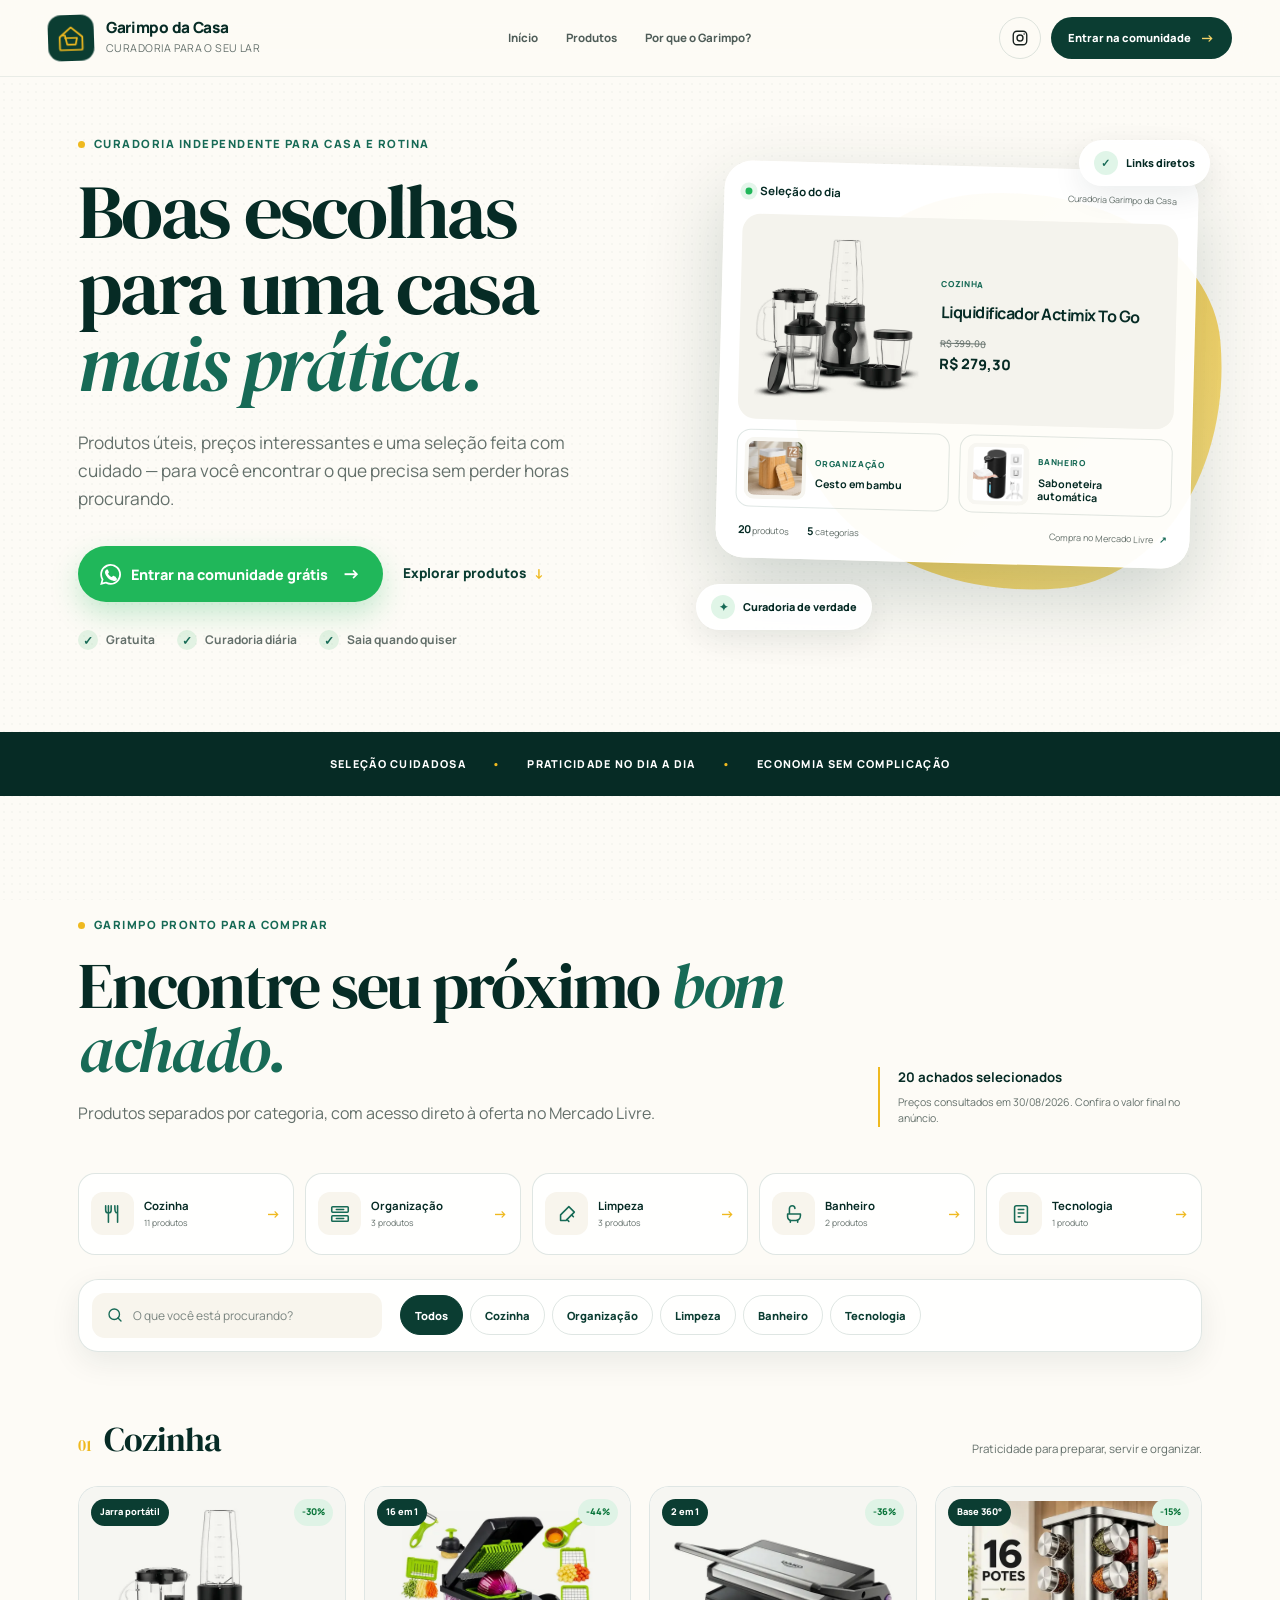
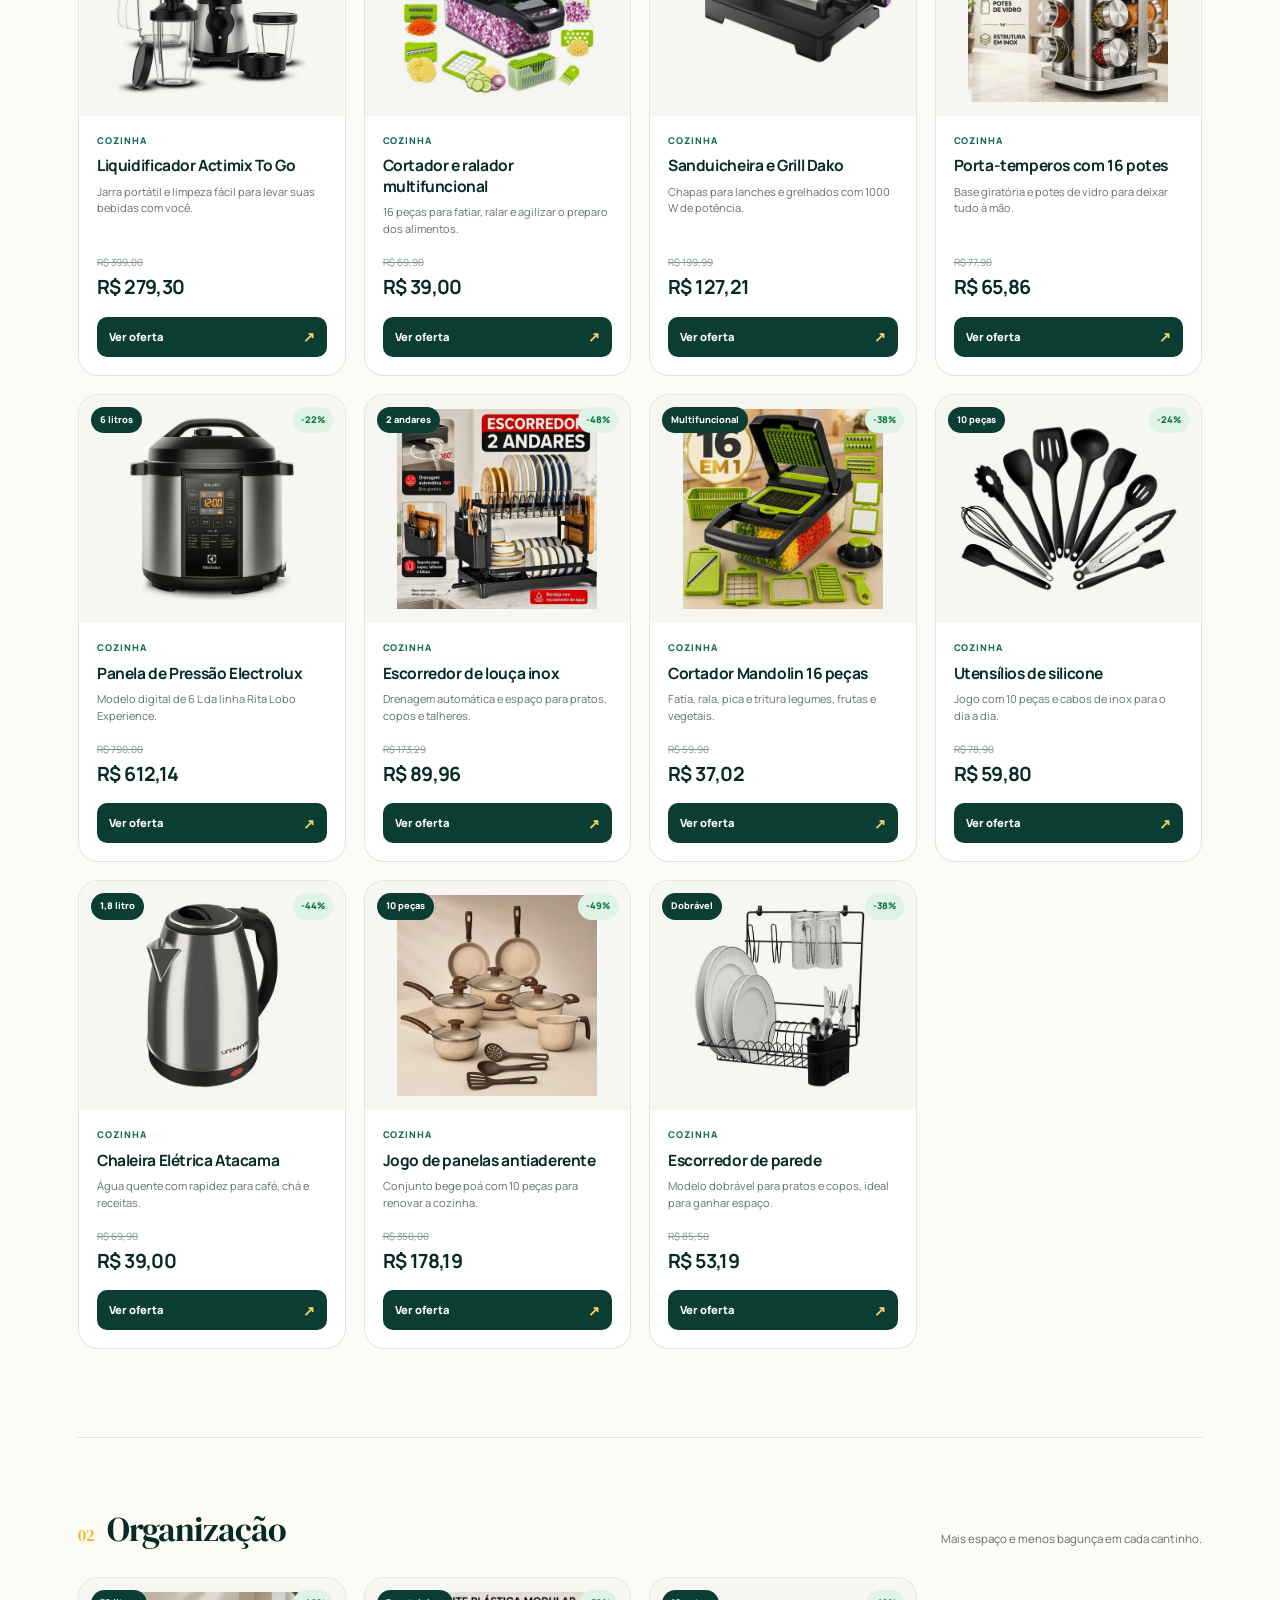
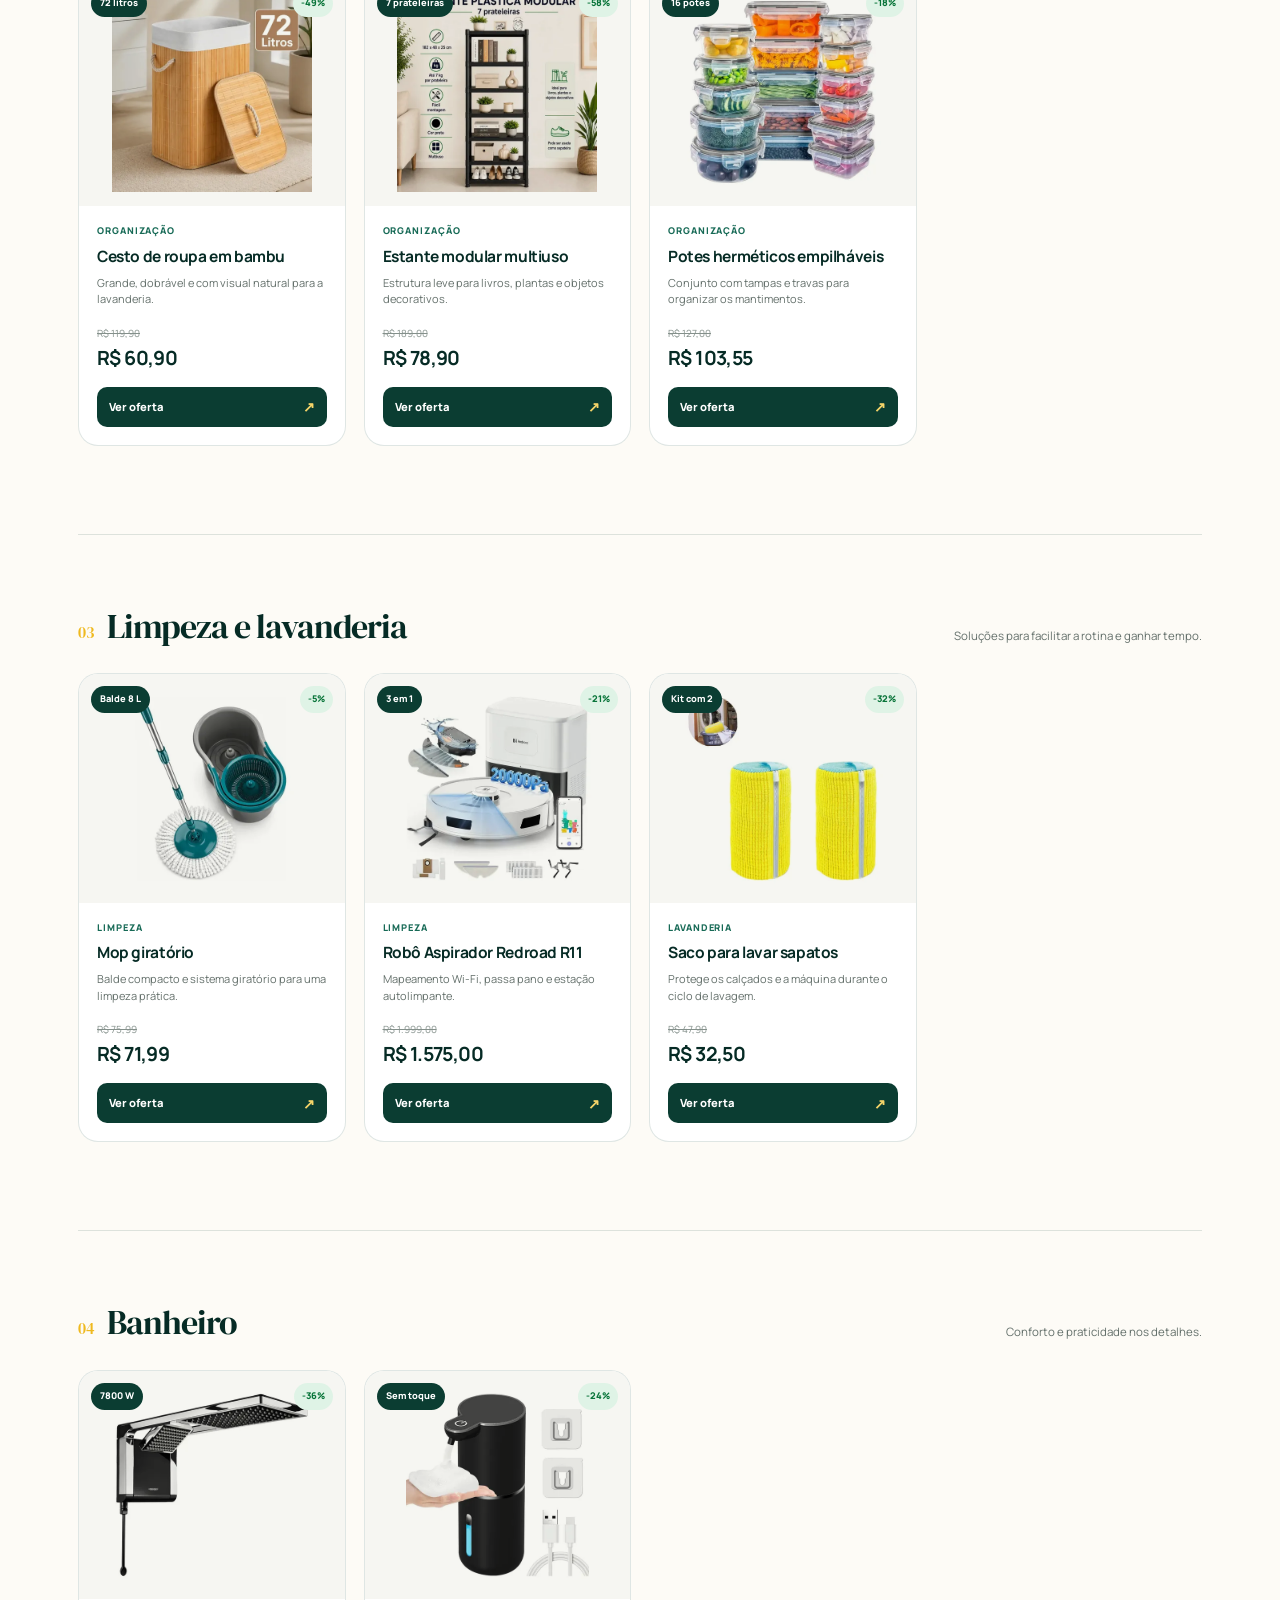
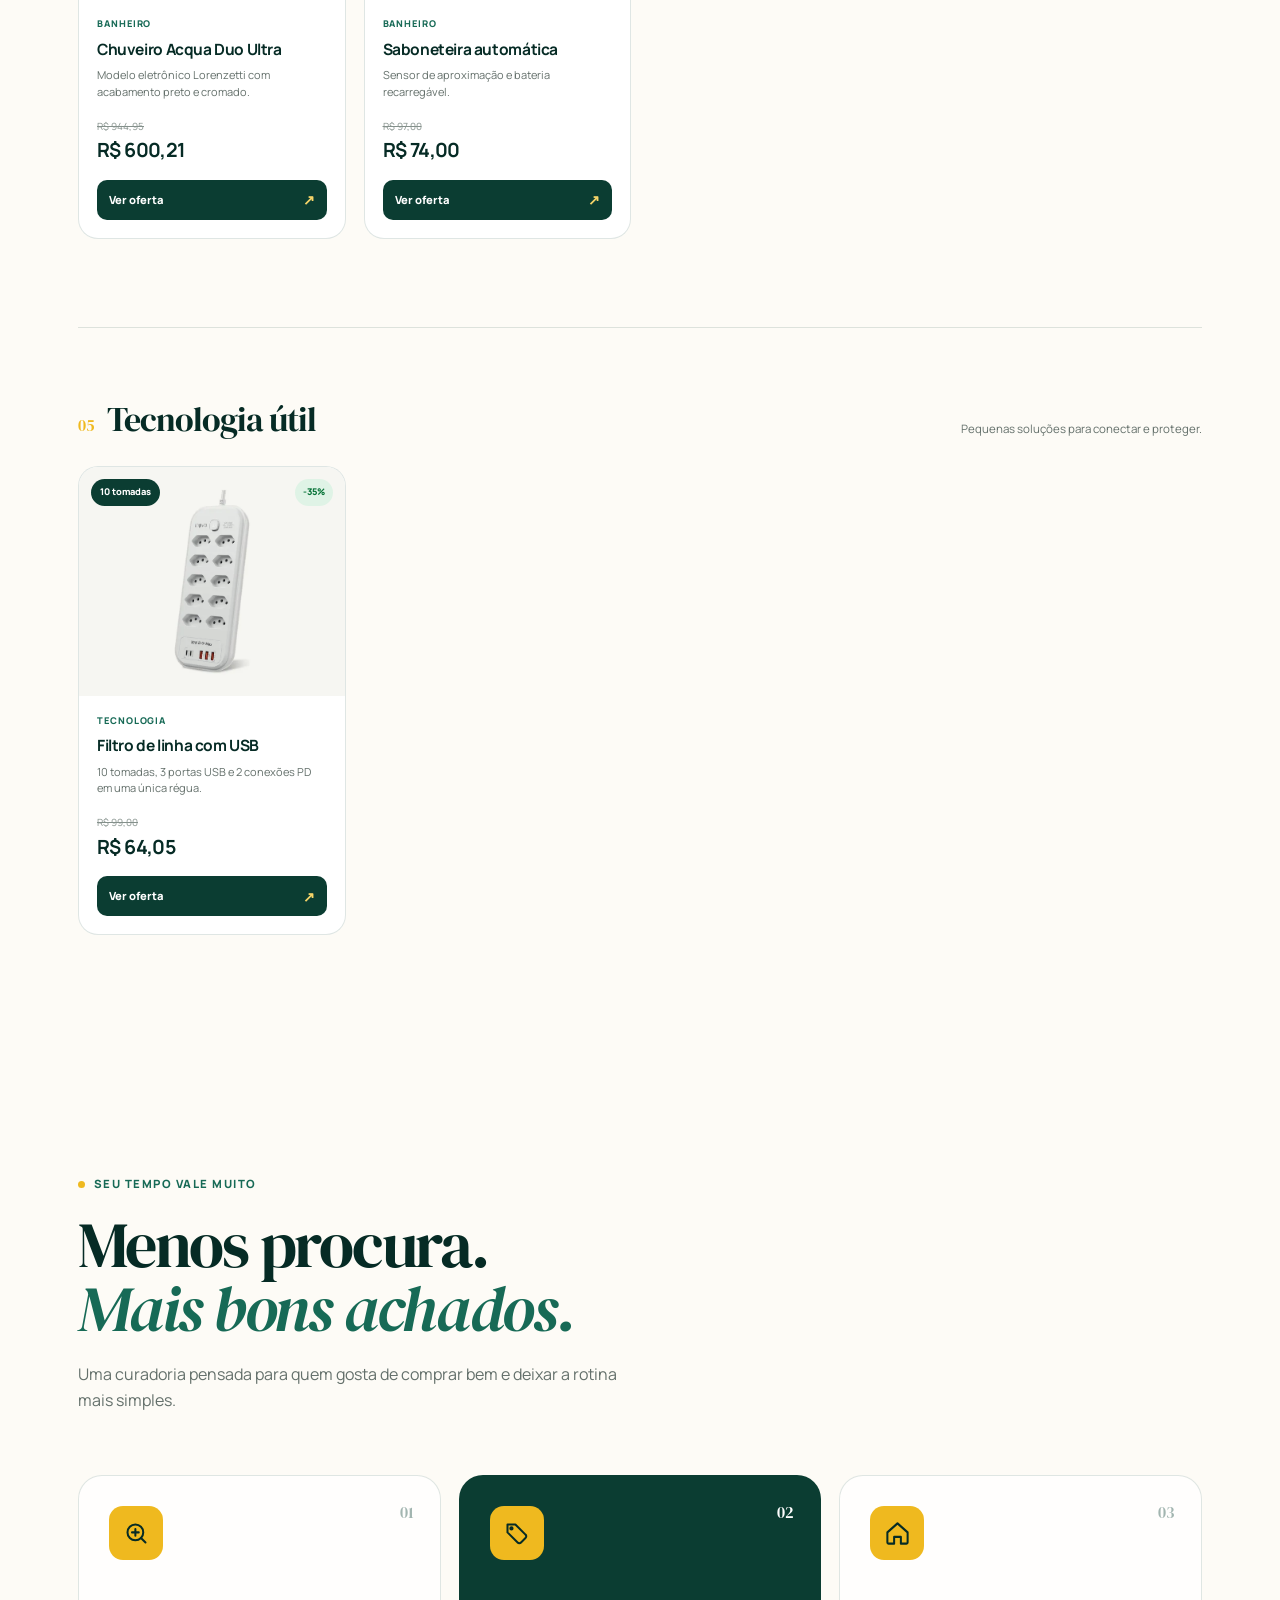
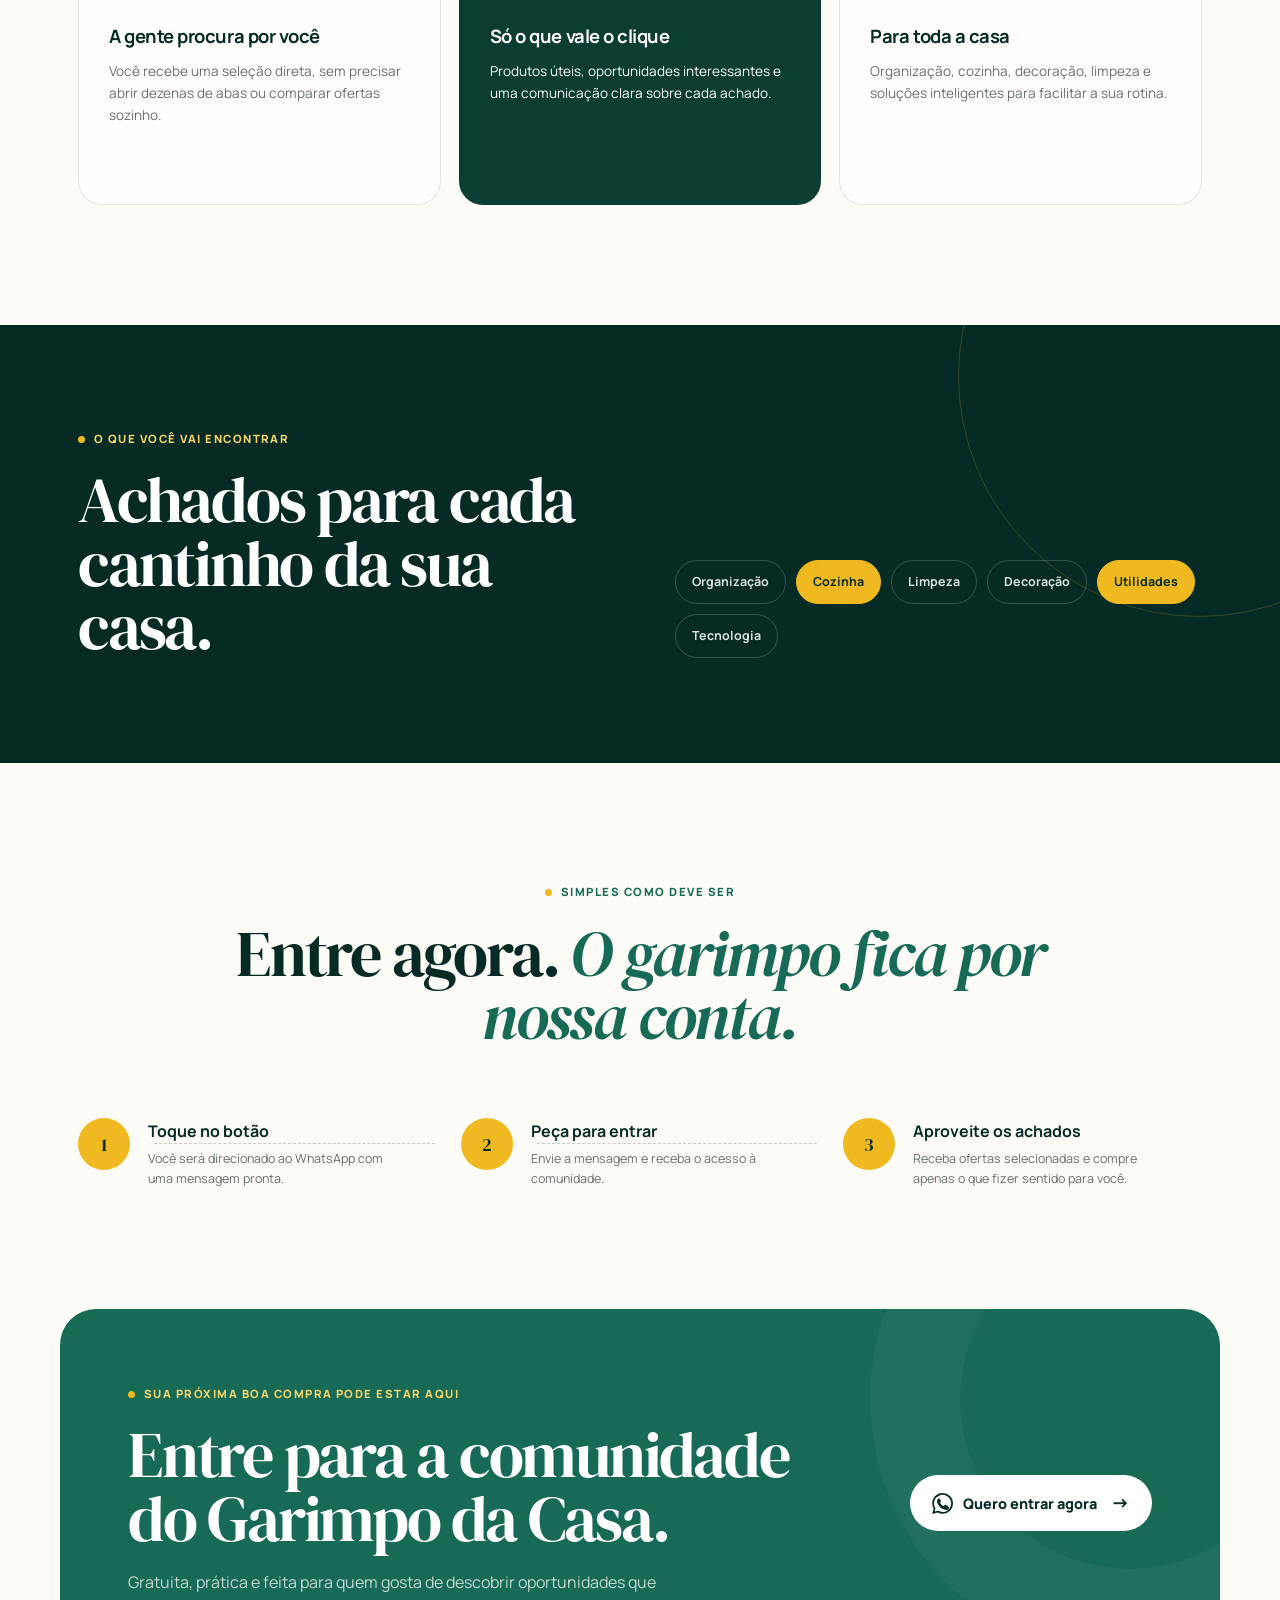
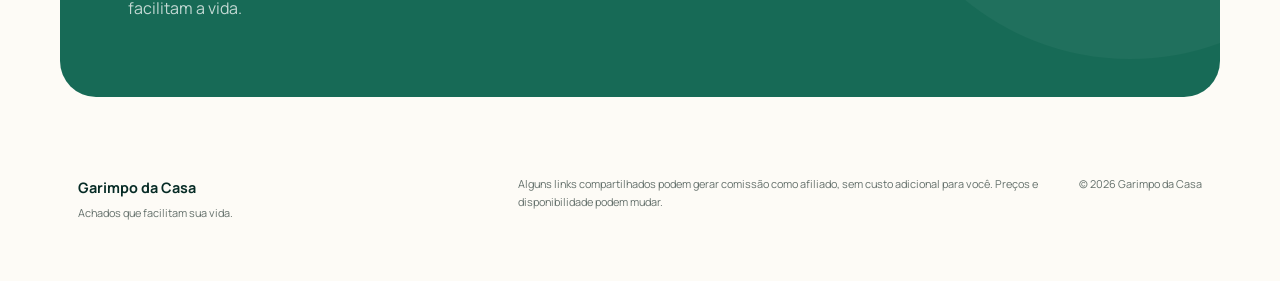
==== commit 6c1cc23c: "feat: refine storefront visual experience" ====
--- a/index.html
+++ b/index.html
@@ -39,45 +39,52 @@
     <a class="skip-link" href="#conteudo">Pular para o conteúdo</a>
 
     <header class="site-header">
-      <a class="brand" href="#topo" aria-label="Garimpo da Casa — início">
-        <span class="brand-mark" aria-hidden="true">
-          <svg viewBox="0 0 48 48" role="img">
-            <path d="M7 22.5 24 8l17 14.5V40a2 2 0 0 1-2 2H9a2 2 0 0 1-2-2V22.5Z" />
-            <path d="M15 24h18l-2.2 10H18.2L15 20h-4" />
-          </svg>
-        </span>
-        <span>
-          <strong>Garimpo da Casa</strong>
-          <small>Achados que facilitam sua vida</small>
-        </span>
-      </a>
-
-      <nav class="header-actions" aria-label="Navegação principal">
-        <a class="header-products" href="#produtos">Ver produtos</a>
-        <a
-          class="instagram-link"
-          href="https://www.instagram.com/garimpo_da_casa_/"
-          target="_blank"
-          rel="noopener noreferrer"
-          aria-label="Visitar o Garimpo da Casa no Instagram"
-        >
-          <svg viewBox="0 0 24 24" aria-hidden="true">
-            <rect x="3" y="3" width="18" height="18" rx="5" />
-            <circle cx="12" cy="12" r="4" />
-            <circle class="fill" cx="17.5" cy="6.5" r="1" />
-          </svg>
-          <span>Instagram</span>
+      <div class="header-inner">
+        <a class="brand" href="#topo" aria-label="Garimpo da Casa — início">
+          <span class="brand-mark" aria-hidden="true">
+            <svg viewBox="0 0 48 48" role="img">
+              <path d="M7 22.5 24 8l17 14.5V40a2 2 0 0 1-2 2H9a2 2 0 0 1-2-2V22.5Z" />
+              <path d="M15 24h18l-2.2 10H18.2L15 20h-4" />
+            </svg>
+          </span>
+          <span>
+            <strong>Garimpo da Casa</strong>
+            <small>Curadoria para o seu lar</small>
+          </span>
         </a>
-      </nav>
+
+        <nav class="desktop-nav" aria-label="Navegação principal">
+          <a href="#topo">Início</a>
+          <a href="#produtos">Produtos</a>
+          <a href="#vantagens">Por que o Garimpo?</a>
+        </nav>
+
+        <div class="header-actions">
+          <a
+            class="instagram-link"
+            href="https://www.instagram.com/garimpo_da_casa_/"
+            target="_blank"
+            rel="noopener noreferrer"
+            aria-label="Visitar o Garimpo da Casa no Instagram"
+          >
+            <svg viewBox="0 0 24 24" aria-hidden="true">
+              <rect x="3" y="3" width="18" height="18" rx="5" />
+              <circle cx="12" cy="12" r="4" />
+              <circle class="fill" cx="17.5" cy="6.5" r="1" />
+            </svg>
+          </a>
+          <a class="header-community js-whatsapp-link" href="https://chat.whatsapp.com/Dm7dQ9fmLK26oCGweuBvwB" target="_blank" rel="noopener noreferrer"><span class="desktop-label">Entrar na comunidade</span><span class="mobile-label">WhatsApp</span><b>→</b></a>
+        </div>
+      </div>
     </header>
 
     <main id="conteudo">
       <section class="hero" id="topo">
         <div class="hero-copy reveal">
-          <p class="eyebrow"><span></span> Curadoria diária para casa e rotina</p>
-          <h1>Achados que fazem sentido. <em>Preços que fazem valer a pena.</em></h1>
+          <p class="eyebrow"><span></span> Curadoria independente para casa e rotina</p>
+          <h1>Boas escolhas para uma casa <em>mais prática.</em></h1>
           <p class="hero-text">
-            A gente garimpa produtos úteis e ofertas de verdade para você comprar melhor, sem perder horas procurando.
+            Produtos úteis, preços interessantes e uma seleção feita com cuidado — para você encontrar o que precisa sem perder horas procurando.
           </p>
 
           <div class="hero-actions">
@@ -103,41 +110,24 @@
           </ul>
         </div>
 
-        <div class="hero-visual reveal" aria-label="Exemplo das ofertas recebidas na comunidade">
-          <div class="logo-card">
-            <img src="images/perfil2.jpg" alt="Garimpo da Casa — achados que facilitam sua vida" />
-          </div>
-          <div class="phone-card">
-            <div class="phone-topbar">
-              <div class="phone-avatar">
-                <svg viewBox="0 0 48 48" aria-hidden="true">
-                  <path d="M7 22.5 24 8l17 14.5V40a2 2 0 0 1-2 2H9a2 2 0 0 1-2-2V22.5Z" />
-                  <path d="M15 24h18l-2.2 10H18.2L15 20h-4" />
-                </svg>
-              </div>
-              <div>
-                <strong>Garimpo da Casa</strong>
-                <span>comunidade de ofertas</span>
-              </div>
-              <span class="online-dot" aria-hidden="true"></span>
-            </div>
-            <div class="phone-content">
-              <p class="chat-date">HOJE</p>
-              <div class="message">
-                <span class="deal-tag">ACHADO DO DIA</span>
-                <strong>Mais praticidade para a sua cozinha ✨</strong>
-                <p>Produto útil, preço conferido e link direto para você aproveitar.</p>
-                <small>09:12 <span>✓✓</span></small>
-              </div>
-              <div class="message message-small">
-                <strong>Oferta selecionada para você</strong>
-                <p>Sem precisar garimpar em dezenas de páginas.</p>
-                <small>09:14 <span>✓✓</span></small>
-              </div>
-            </div>
-          </div>
-          <div class="floating-badge badge-top"><strong>✓</strong> Oferta conferida</div>
-          <div class="floating-badge badge-bottom"><strong>⚡</strong> Achados todos os dias</div>
+        <div class="hero-visual reveal" aria-label="Seleção de produtos do Garimpo da Casa">
+          <div class="showcase-panel">
+            <div class="showcase-heading">
+              <div><span></span><strong>Seleção do dia</strong></div>
+              <small>Curadoria Garimpo da Casa</small>
+            </div>
+            <a class="showcase-featured" href="https://meli.la/2SdNdvr" target="_blank" rel="sponsored noopener noreferrer">
+              <img src="images/products/liquidificador-actimix.webp" alt="Liquidificador Actimix To Go" />
+              <div><span>COZINHA</span><strong>Liquidificador Actimix To Go</strong><p><s>R$ 399,00</s> R$ 279,30</p></div>
+            </a>
+            <div class="showcase-row">
+              <a href="https://meli.la/1iaSVPk" target="_blank" rel="sponsored noopener noreferrer"><img src="images/products/cesto-bambu-72l.webp" alt="Cesto de roupa em bambu" /><span><small>ORGANIZAÇÃO</small><strong>Cesto em bambu</strong></span></a>
+              <a href="https://meli.la/2AeHKoC" target="_blank" rel="sponsored noopener noreferrer"><img src="images/products/saboneteira-automatica.webp" alt="Saboneteira automática" /><span><small>BANHEIRO</small><strong>Saboneteira automática</strong></span></a>
+            </div>
+            <div class="showcase-footer"><span><strong>20</strong> produtos</span><span><strong>5</strong> categorias</span><span>Compra no Mercado Livre <b>↗</b></span></div>
+          </div>
+          <div class="floating-badge badge-top"><strong>✓</strong> Links diretos</div>
+          <div class="floating-badge badge-bottom"><strong>✦</strong> Curadoria de verdade</div>
         </div>
       </section>
 
@@ -160,6 +150,29 @@
             <strong><span id="product-count">20</span> achados selecionados</strong>
             <span>Preços consultados em 30/08/2026. Confira o valor final no anúncio.</span>
           </div>
+        </div>
+
+        <div class="category-showcase reveal" aria-label="Comprar por categoria">
+          <button class="category-tile" type="button" data-filter="cozinha" aria-pressed="false">
+            <span class="category-icon"><svg viewBox="0 0 24 24" aria-hidden="true"><path d="M7 3v8M4 3v5a3 3 0 0 0 6 0V3M7 11v10M17 3v18M14 3c0 5 0 8 3 8" /></svg></span>
+            <span><strong>Cozinha</strong><small>11 produtos</small></span><b>→</b>
+          </button>
+          <button class="category-tile" type="button" data-filter="organizacao" aria-pressed="false">
+            <span class="category-icon"><svg viewBox="0 0 24 24" aria-hidden="true"><rect x="3" y="4" width="18" height="6" rx="1" /><rect x="3" y="14" width="18" height="6" rx="1" /><path d="M8 7h8M8 17h8" /></svg></span>
+            <span><strong>Organização</strong><small>3 produtos</small></span><b>→</b>
+          </button>
+          <button class="category-tile" type="button" data-filter="limpeza" aria-pressed="false">
+            <span class="category-icon"><svg viewBox="0 0 24 24" aria-hidden="true"><path d="m14 4 6 6-9 9H5v-6l9-9Z" /><path d="m12 18 2 2M17 13l2 2" /></svg></span>
+            <span><strong>Limpeza</strong><small>3 produtos</small></span><b>→</b>
+          </button>
+          <button class="category-tile" type="button" data-filter="banheiro" aria-pressed="false">
+            <span class="category-icon"><svg viewBox="0 0 24 24" aria-hidden="true"><path d="M5 12h14v2a5 5 0 0 1-5 5H9a4 4 0 0 1-4-4v-3ZM7 12V6a3 3 0 0 1 6 0" /><path d="M8 19v2M16 19v2" /></svg></span>
+            <span><strong>Banheiro</strong><small>2 produtos</small></span><b>→</b>
+          </button>
+          <button class="category-tile" type="button" data-filter="tecnologia" aria-pressed="false">
+            <span class="category-icon"><svg viewBox="0 0 24 24" aria-hidden="true"><rect x="5" y="3" width="14" height="18" rx="2" /><path d="M9 7h6M9 11h6M9 15h2" /></svg></span>
+            <span><strong>Tecnologia</strong><small>1 produto</small></span><b>→</b>
+          </button>
         </div>
 
         <div class="catalog-controls reveal" aria-label="Filtros do catálogo">
@@ -185,7 +198,7 @@
               <p>Praticidade para preparar, servir e organizar.</p>
             </div>
             <div class="product-grid">
-              <article class="product-card reveal" data-category="cozinha" data-search="liquidificador actimix jarra portatil cozinha">
+              <article class="product-card reveal" data-category="cozinha" data-discount="-30%" data-search="liquidificador actimix jarra portatil cozinha">
                 <a class="product-image" href="https://meli.la/2SdNdvr" target="_blank" rel="sponsored noopener noreferrer" aria-label="Ver Liquidificador Actimix no Mercado Livre">
                   <img src="images/products/liquidificador-actimix.webp" alt="Liquidificador Actimix preto com jarra portátil" />
                   <span class="product-badge">Jarra portátil</span>
@@ -193,7 +206,7 @@
                 <div class="product-content"><span class="product-category">Cozinha</span><h4>Liquidificador Actimix To Go</h4><p>Jarra portátil e limpeza fácil para levar suas bebidas com você.</p><div class="product-price"><s>R$ 399,00</s><strong>R$ 279,30</strong></div><a class="product-cta" href="https://meli.la/2SdNdvr" target="_blank" rel="sponsored noopener noreferrer">Ver oferta <span>↗</span></a></div>
               </article>
 
-              <article class="product-card reveal" data-category="cozinha" data-search="cortador fatiador ralador legumes 16 em 1 cozinha">
+              <article class="product-card reveal" data-category="cozinha" data-discount="-44%" data-search="cortador fatiador ralador legumes 16 em 1 cozinha">
                 <a class="product-image" href="https://meli.la/1f6BzgL" target="_blank" rel="sponsored noopener noreferrer" aria-label="Ver Cortador 16 em 1 no Mercado Livre">
                   <img src="images/products/cortador-16-em-1.webp" alt="Cortador e ralador multifuncional com 16 peças" />
                   <span class="product-badge">16 em 1</span>
@@ -201,7 +214,7 @@
                 <div class="product-content"><span class="product-category">Cozinha</span><h4>Cortador e ralador multifuncional</h4><p>16 peças para fatiar, ralar e agilizar o preparo dos alimentos.</p><div class="product-price"><s>R$ 69,90</s><strong>R$ 39,00</strong></div><a class="product-cta" href="https://meli.la/1f6BzgL" target="_blank" rel="sponsored noopener noreferrer">Ver oferta <span>↗</span></a></div>
               </article>
 
-              <article class="product-card reveal" data-category="cozinha" data-search="sanduicheira grill dako 2 em 1 inox cozinha">
+              <article class="product-card reveal" data-category="cozinha" data-discount="-36%" data-search="sanduicheira grill dako 2 em 1 inox cozinha">
                 <a class="product-image" href="https://meli.la/1wXFG1E" target="_blank" rel="sponsored noopener noreferrer" aria-label="Ver Sanduicheira Dako no Mercado Livre">
                   <img src="images/products/sanduicheira-dako.webp" alt="Sanduicheira e grill Dako em inox" loading="lazy" />
                   <span class="product-badge">2 em 1</span>
@@ -209,7 +222,7 @@
                 <div class="product-content"><span class="product-category">Cozinha</span><h4>Sanduicheira e Grill Dako</h4><p>Chapas para lanches e grelhados com 1000 W de potência.</p><div class="product-price"><s>R$ 199,99</s><strong>R$ 127,21</strong></div><a class="product-cta" href="https://meli.la/1wXFG1E" target="_blank" rel="sponsored noopener noreferrer">Ver oferta <span>↗</span></a></div>
               </article>
 
-              <article class="product-card reveal" data-category="cozinha" data-search="porta temperos condimentos inox 16 potes vidro giratorio cozinha organizacao">
+              <article class="product-card reveal" data-category="cozinha" data-discount="-15%" data-search="porta temperos condimentos inox 16 potes vidro giratorio cozinha organizacao">
                 <a class="product-image" href="https://meli.la/2V92q2a" target="_blank" rel="sponsored noopener noreferrer" aria-label="Ver Porta-temperos no Mercado Livre">
                   <img src="images/products/porta-temperos-16.webp" alt="Porta-temperos giratório com 16 potes de vidro" loading="lazy" />
                   <span class="product-badge">Base 360°</span>
@@ -217,7 +230,7 @@
                 <div class="product-content"><span class="product-category">Cozinha</span><h4>Porta-temperos com 16 potes</h4><p>Base giratória e potes de vidro para deixar tudo à mão.</p><div class="product-price"><s>R$ 77,90</s><strong>R$ 65,86</strong></div><a class="product-cta" href="https://meli.la/2V92q2a" target="_blank" rel="sponsored noopener noreferrer">Ver oferta <span>↗</span></a></div>
               </article>
 
-              <article class="product-card reveal" data-category="cozinha" data-search="panela pressao eletrica electrolux rita lobo 6l digital cozinha">
+              <article class="product-card reveal" data-category="cozinha" data-discount="-22%" data-search="panela pressao eletrica electrolux rita lobo 6l digital cozinha">
                 <a class="product-image" href="https://meli.la/2KF4RCy" target="_blank" rel="sponsored noopener noreferrer" aria-label="Ver Panela de Pressão Electrolux no Mercado Livre">
                   <img src="images/products/panela-pressao-electrolux.webp" alt="Panela de pressão elétrica Electrolux preta de 6 litros" loading="lazy" />
                   <span class="product-badge">6 litros</span>
@@ -225,7 +238,7 @@
                 <div class="product-content"><span class="product-category">Cozinha</span><h4>Panela de Pressão Electrolux</h4><p>Modelo digital de 6 L da linha Rita Lobo Experience.</p><div class="product-price"><s>R$ 790,00</s><strong>R$ 612,14</strong></div><a class="product-cta" href="https://meli.la/2KF4RCy" target="_blank" rel="sponsored noopener noreferrer">Ver oferta <span>↗</span></a></div>
               </article>
 
-              <article class="product-card reveal" data-category="cozinha" data-search="escorredor louca inox 2 andares pia pratos talheres cozinha">
+              <article class="product-card reveal" data-category="cozinha" data-discount="-48%" data-search="escorredor louca inox 2 andares pia pratos talheres cozinha">
                 <a class="product-image" href="https://meli.la/1WhNe43" target="_blank" rel="sponsored noopener noreferrer" aria-label="Ver Escorredor de Louça no Mercado Livre">
                   <img src="images/products/escorredor-inox-2.webp" alt="Escorredor de louça inox com dois andares" loading="lazy" />
                   <span class="product-badge">2 andares</span>
@@ -233,7 +246,7 @@
                 <div class="product-content"><span class="product-category">Cozinha</span><h4>Escorredor de louça inox</h4><p>Drenagem automática e espaço para pratos, copos e talheres.</p><div class="product-price"><s>R$ 173,29</s><strong>R$ 89,96</strong></div><a class="product-cta" href="https://meli.la/1WhNe43" target="_blank" rel="sponsored noopener noreferrer">Ver oferta <span>↗</span></a></div>
               </article>
 
-              <article class="product-card reveal" data-category="cozinha" data-search="cortador mandolin legumes frutas vegetais 16 pecas cozinha">
+              <article class="product-card reveal" data-category="cozinha" data-discount="-38%" data-search="cortador mandolin legumes frutas vegetais 16 pecas cozinha">
                 <a class="product-image" href="https://meli.la/2EowJwe" target="_blank" rel="sponsored noopener noreferrer" aria-label="Ver Cortador Mandolin no Mercado Livre">
                   <img src="images/products/cortador-mandolin.webp" alt="Cortador manual tipo mandolin com acessórios" loading="lazy" />
                   <span class="product-badge">Multifuncional</span>
@@ -241,7 +254,7 @@
                 <div class="product-content"><span class="product-category">Cozinha</span><h4>Cortador Mandolin 16 peças</h4><p>Fatia, rala, pica e tritura legumes, frutas e vegetais.</p><div class="product-price"><s>R$ 59,90</s><strong>R$ 37,02</strong></div><a class="product-cta" href="https://meli.la/2EowJwe" target="_blank" rel="sponsored noopener noreferrer">Ver oferta <span>↗</span></a></div>
               </article>
 
-              <article class="product-card reveal" data-category="cozinha" data-search="jogo colheres silicone cabo inox utensilios cozinha preto">
+              <article class="product-card reveal" data-category="cozinha" data-discount="-24%" data-search="jogo colheres silicone cabo inox utensilios cozinha preto">
                 <a class="product-image" href="https://meli.la/2ojTvc2" target="_blank" rel="sponsored noopener noreferrer" aria-label="Ver Utensílios de Silicone no Mercado Livre">
                   <img src="images/products/utensilios-silicone.webp" alt="Jogo de utensílios de silicone preto com cabo inox" loading="lazy" />
                   <span class="product-badge">10 peças</span>
@@ -249,7 +262,7 @@
                 <div class="product-content"><span class="product-category">Cozinha</span><h4>Utensílios de silicone</h4><p>Jogo com 10 peças e cabos de inox para o dia a dia.</p><div class="product-price"><s>R$ 78,90</s><strong>R$ 59,80</strong></div><a class="product-cta" href="https://meli.la/2ojTvc2" target="_blank" rel="sponsored noopener noreferrer">Ver oferta <span>↗</span></a></div>
               </article>
 
-              <article class="product-card reveal" data-category="cozinha" data-search="chaleira eletrica atacama 1.8l unitermi cozinha">
+              <article class="product-card reveal" data-category="cozinha" data-discount="-44%" data-search="chaleira eletrica atacama 1.8l unitermi cozinha">
                 <a class="product-image" href="https://meli.la/22mGNQY" target="_blank" rel="sponsored noopener noreferrer" aria-label="Ver Chaleira Elétrica no Mercado Livre">
                   <img src="images/products/chaleira-atacama.webp" alt="Chaleira elétrica Atacama de 1,8 litro" loading="lazy" />
                   <span class="product-badge">1,8 litro</span>
@@ -257,7 +270,7 @@
                 <div class="product-content"><span class="product-category">Cozinha</span><h4>Chaleira Elétrica Atacama</h4><p>Água quente com rapidez para café, chá e receitas.</p><div class="product-price"><s>R$ 69,90</s><strong>R$ 39,00</strong></div><a class="product-cta" href="https://meli.la/22mGNQY" target="_blank" rel="sponsored noopener noreferrer">Ver oferta <span>↗</span></a></div>
               </article>
 
-              <article class="product-card reveal" data-category="cozinha" data-search="jogo panelas antiaderente 10 pecas bege poa cozinha">
+              <article class="product-card reveal" data-category="cozinha" data-discount="-49%" data-search="jogo panelas antiaderente 10 pecas bege poa cozinha">
                 <a class="product-image" href="https://meli.la/19H1kqo" target="_blank" rel="sponsored noopener noreferrer" aria-label="Ver Jogo de Panelas no Mercado Livre">
                   <img src="images/products/jogo-panelas-10.webp" alt="Jogo de panelas antiaderente bege com dez peças" loading="lazy" />
                   <span class="product-badge">10 peças</span>
@@ -265,7 +278,7 @@
                 <div class="product-content"><span class="product-category">Cozinha</span><h4>Jogo de panelas antiaderente</h4><p>Conjunto bege poá com 10 peças para renovar a cozinha.</p><div class="product-price"><s>R$ 350,00</s><strong>R$ 178,19</strong></div><a class="product-cta" href="https://meli.la/19H1kqo" target="_blank" rel="sponsored noopener noreferrer">Ver oferta <span>↗</span></a></div>
               </article>
 
-              <article class="product-card reveal" data-category="cozinha" data-search="escorredor pratos copos parede dobravel cook home arthi cozinha">
+              <article class="product-card reveal" data-category="cozinha" data-discount="-38%" data-search="escorredor pratos copos parede dobravel cook home arthi cozinha">
                 <a class="product-image" href="https://meli.la/1BHTBhF" target="_blank" rel="sponsored noopener noreferrer" aria-label="Ver Escorredor Dobrável no Mercado Livre">
                   <img src="images/products/escorredor-parede.webp" alt="Escorredor preto dobrável fixado na parede" loading="lazy" />
                   <span class="product-badge">Dobrável</span>
@@ -278,15 +291,15 @@
           <section class="product-group" data-group="organizacao" aria-labelledby="category-organizacao">
             <div class="group-heading reveal"><div><span>02</span><h3 id="category-organizacao">Organização</h3></div><p>Mais espaço e menos bagunça em cada cantinho.</p></div>
             <div class="product-grid">
-              <article class="product-card reveal" data-category="organizacao" data-search="cesto roupa suja bambu 72 litros dobravel lavanderia organizacao">
+              <article class="product-card reveal" data-category="organizacao" data-discount="-49%" data-search="cesto roupa suja bambu 72 litros dobravel lavanderia organizacao">
                 <a class="product-image" href="https://meli.la/1iaSVPk" target="_blank" rel="sponsored noopener noreferrer" aria-label="Ver Cesto de Bambu no Mercado Livre"><img src="images/products/cesto-bambu-72l.webp" alt="Cesto organizador de roupa em bambu" loading="lazy" /><span class="product-badge">72 litros</span></a>
                 <div class="product-content"><span class="product-category">Organização</span><h4>Cesto de roupa em bambu</h4><p>Grande, dobrável e com visual natural para a lavanderia.</p><div class="product-price"><s>R$ 119,90</s><strong>R$ 60,90</strong></div><a class="product-cta" href="https://meli.la/1iaSVPk" target="_blank" rel="sponsored noopener noreferrer">Ver oferta <span>↗</span></a></div>
               </article>
-              <article class="product-card reveal" data-category="organizacao" data-search="estante plastica modular 7 prateleiras livros plantas organizacao casa">
+              <article class="product-card reveal" data-category="organizacao" data-discount="-58%" data-search="estante plastica modular 7 prateleiras livros plantas organizacao casa">
                 <a class="product-image" href="https://meli.la/2pxAqwe" target="_blank" rel="sponsored noopener noreferrer" aria-label="Ver Estante Modular no Mercado Livre"><img src="images/products/estante-modular.webp" alt="Estante plástica modular preta com sete prateleiras" loading="lazy" /><span class="product-badge">7 prateleiras</span></a>
                 <div class="product-content"><span class="product-category">Organização</span><h4>Estante modular multiuso</h4><p>Estrutura leve para livros, plantas e objetos decorativos.</p><div class="product-price"><s>R$ 189,00</s><strong>R$ 78,90</strong></div><a class="product-cta" href="https://meli.la/2pxAqwe" target="_blank" rel="sponsored noopener noreferrer">Ver oferta <span>↗</span></a></div>
               </article>
-              <article class="product-card reveal" data-category="organizacao" data-search="conjunto potes hermeticos 16 empilhavel cozinha organizacao">
+              <article class="product-card reveal" data-category="organizacao" data-discount="-18%" data-search="conjunto potes hermeticos 16 empilhavel cozinha organizacao">
                 <a class="product-image" href="https://meli.la/22yfibm" target="_blank" rel="sponsored noopener noreferrer" aria-label="Ver Potes Herméticos no Mercado Livre"><img src="images/products/potes-hermeticos-16.webp" alt="Conjunto transparente com dezesseis potes herméticos" loading="lazy" /><span class="product-badge">16 potes</span></a>
                 <div class="product-content"><span class="product-category">Organização</span><h4>Potes herméticos empilháveis</h4><p>Conjunto com tampas e travas para organizar os mantimentos.</p><div class="product-price"><s>R$ 127,00</s><strong>R$ 103,55</strong></div><a class="product-cta" href="https://meli.la/22yfibm" target="_blank" rel="sponsored noopener noreferrer">Ver oferta <span>↗</span></a></div>
               </article>
@@ -296,15 +309,15 @@
           <section class="product-group" data-group="limpeza" aria-labelledby="category-limpeza">
             <div class="group-heading reveal"><div><span>03</span><h3 id="category-limpeza">Limpeza e lavanderia</h3></div><p>Soluções para facilitar a rotina e ganhar tempo.</p></div>
             <div class="product-grid">
-              <article class="product-card reveal" data-category="limpeza" data-search="mop giratorio balde 8 litros limpeza casa">
+              <article class="product-card reveal" data-category="limpeza" data-discount="-5%" data-search="mop giratorio balde 8 litros limpeza casa">
                 <a class="product-image" href="https://meli.la/2Fz9NgZ" target="_blank" rel="sponsored noopener noreferrer" aria-label="Ver Mop Giratório no Mercado Livre"><img src="images/products/mop-giratorio.webp" alt="Mop giratório com balde" loading="lazy" /><span class="product-badge">Balde 8 L</span></a>
                 <div class="product-content"><span class="product-category">Limpeza</span><h4>Mop giratório</h4><p>Balde compacto e sistema giratório para uma limpeza prática.</p><div class="product-price"><s>R$ 75,99</s><strong>R$ 71,99</strong></div><a class="product-cta" href="https://meli.la/2Fz9NgZ" target="_blank" rel="sponsored noopener noreferrer">Ver oferta <span>↗</span></a></div>
               </article>
-              <article class="product-card reveal" data-category="limpeza" data-search="robo aspirador passa pano redroad r11 wifi mapeamento autolimpante limpeza tecnologia">
+              <article class="product-card reveal" data-category="limpeza" data-discount="-21%" data-search="robo aspirador passa pano redroad r11 wifi mapeamento autolimpante limpeza tecnologia">
                 <a class="product-image" href="https://meli.la/18UBNBB" target="_blank" rel="sponsored noopener noreferrer" aria-label="Ver Robô Aspirador no Mercado Livre"><img src="images/products/robo-aspirador-redroad.webp" alt="Robô aspirador Redroad com estação autolimpante" loading="lazy" /><span class="product-badge">3 em 1</span></a>
                 <div class="product-content"><span class="product-category">Limpeza</span><h4>Robô Aspirador Redroad R11</h4><p>Mapeamento Wi-Fi, passa pano e estação autolimpante.</p><div class="product-price"><s>R$ 1.999,00</s><strong>R$ 1.575,00</strong></div><a class="product-cta" href="https://meli.la/18UBNBB" target="_blank" rel="sponsored noopener noreferrer">Ver oferta <span>↗</span></a></div>
               </article>
-              <article class="product-card reveal" data-category="limpeza" data-search="kit saco lavar sapatos maquina lavar lavanderia limpeza">
+              <article class="product-card reveal" data-category="limpeza" data-discount="-32%" data-search="kit saco lavar sapatos maquina lavar lavanderia limpeza">
                 <a class="product-image" href="https://meli.la/2PMxFjE" target="_blank" rel="sponsored noopener noreferrer" aria-label="Ver Saco para Lavar Sapatos no Mercado Livre"><img src="images/products/kit-saco-sapatos.webp" alt="Kit de sacos protetores para lavar sapatos" loading="lazy" /><span class="product-badge">Kit com 2</span></a>
                 <div class="product-content"><span class="product-category">Lavanderia</span><h4>Saco para lavar sapatos</h4><p>Protege os calçados e a máquina durante o ciclo de lavagem.</p><div class="product-price"><s>R$ 47,90</s><strong>R$ 32,50</strong></div><a class="product-cta" href="https://meli.la/2PMxFjE" target="_blank" rel="sponsored noopener noreferrer">Ver oferta <span>↗</span></a></div>
               </article>
@@ -314,11 +327,11 @@
           <section class="product-group" data-group="banheiro" aria-labelledby="category-banheiro">
             <div class="group-heading reveal"><div><span>04</span><h3 id="category-banheiro">Banheiro</h3></div><p>Conforto e praticidade nos detalhes.</p></div>
             <div class="product-grid">
-              <article class="product-card reveal" data-category="banheiro" data-search="chuveiro eletronico lorenzetti acqua duo ultra preto cromado banheiro">
+              <article class="product-card reveal" data-category="banheiro" data-discount="-36%" data-search="chuveiro eletronico lorenzetti acqua duo ultra preto cromado banheiro">
                 <a class="product-image" href="https://meli.la/27upReH" target="_blank" rel="sponsored noopener noreferrer" aria-label="Ver Chuveiro Lorenzetti no Mercado Livre"><img src="images/products/chuveiro-acqua-duo.webp" alt="Chuveiro Lorenzetti Acqua Duo preto e cromado" loading="lazy" /><span class="product-badge">7800 W</span></a>
                 <div class="product-content"><span class="product-category">Banheiro</span><h4>Chuveiro Acqua Duo Ultra</h4><p>Modelo eletrônico Lorenzetti com acabamento preto e cromado.</p><div class="product-price"><s>R$ 944,95</s><strong>R$ 600,21</strong></div><a class="product-cta" href="https://meli.la/27upReH" target="_blank" rel="sponsored noopener noreferrer">Ver oferta <span>↗</span></a></div>
               </article>
-              <article class="product-card reveal" data-category="banheiro" data-search="saboneteira automatica sensor sem toque recarregavel banheiro">
+              <article class="product-card reveal" data-category="banheiro" data-discount="-24%" data-search="saboneteira automatica sensor sem toque recarregavel banheiro">
                 <a class="product-image" href="https://meli.la/2AeHKoC" target="_blank" rel="sponsored noopener noreferrer" aria-label="Ver Saboneteira Automática no Mercado Livre"><img src="images/products/saboneteira-automatica.webp" alt="Saboneteira automática preta com sensor" loading="lazy" /><span class="product-badge">Sem toque</span></a>
                 <div class="product-content"><span class="product-category">Banheiro</span><h4>Saboneteira automática</h4><p>Sensor de aproximação e bateria recarregável.</p><div class="product-price"><s>R$ 97,00</s><strong>R$ 74,00</strong></div><a class="product-cta" href="https://meli.la/2AeHKoC" target="_blank" rel="sponsored noopener noreferrer">Ver oferta <span>↗</span></a></div>
               </article>
@@ -328,7 +341,7 @@
           <section class="product-group" data-group="tecnologia" aria-labelledby="category-tecnologia">
             <div class="group-heading reveal"><div><span>05</span><h3 id="category-tecnologia">Tecnologia útil</h3></div><p>Pequenas soluções para conectar e proteger.</p></div>
             <div class="product-grid">
-              <article class="product-card reveal" data-category="tecnologia" data-search="filtro linha regua extensao 10 tomadas usb pd branco tecnologia">
+              <article class="product-card reveal" data-category="tecnologia" data-discount="-35%" data-search="filtro linha regua extensao 10 tomadas usb pd branco tecnologia">
                 <a class="product-image" href="https://meli.la/2qDRQ3n" target="_blank" rel="sponsored noopener noreferrer" aria-label="Ver Filtro de Linha no Mercado Livre"><img src="images/products/filtro-linha-usb.webp" alt="Filtro de linha branco com tomadas e portas USB" loading="lazy" /><span class="product-badge">10 tomadas</span></a>
                 <div class="product-content"><span class="product-category">Tecnologia</span><h4>Filtro de linha com USB</h4><p>10 tomadas, 3 portas USB e 2 conexões PD em uma única régua.</p><div class="product-price"><s>R$ 99,00</s><strong>R$ 64,05</strong></div><a class="product-cta" href="https://meli.la/2qDRQ3n" target="_blank" rel="sponsored noopener noreferrer">Ver oferta <span>↗</span></a></div>
               </article>
--- a/style.css
+++ b/style.css
@@ -87,12 +87,22 @@
 }
 
 .site-header {
-  align-items: center;
-  display: flex;
-  justify-content: space-between;
+  backdrop-filter: blur(18px);
+  background: rgba(253, 251, 246, 0.9);
+  border-bottom: 1px solid rgba(11, 61, 50, 0.08);
+  position: sticky;
+  top: 0;
+  z-index: 80;
+}
+
+.header-inner {
+  align-items: center;
+  display: grid;
+  grid-template-columns: auto 1fr auto;
   margin: 0 auto;
-  max-width: var(--max-width);
-  padding: 24px 28px;
+  max-width: 1240px;
+  min-height: 76px;
+  padding: 0 28px;
 }
 
 .brand {
@@ -160,15 +170,81 @@
   font-size: 0.8rem;
   font-weight: 700;
   gap: 8px;
-  padding: 9px 14px;
+  height: 42px;
+  justify-content: center;
+  padding: 0;
   text-decoration: none;
   transition: background 0.2s ease, border-color 0.2s ease, transform 0.2s ease;
 }
 
+.desktop-nav {
+  align-items: center;
+  display: flex;
+  gap: 28px;
+  justify-content: center;
+}
+
+.desktop-nav a {
+  color: #4f5d58;
+  font-size: 0.72rem;
+  font-weight: 750;
+  position: relative;
+  text-decoration: none;
+}
+
+.desktop-nav a::after {
+  background: var(--gold-500);
+  bottom: -8px;
+  content: "";
+  height: 2px;
+  left: 50%;
+  position: absolute;
+  transform: translateX(-50%) scaleX(0);
+  transition: transform 0.2s ease;
+  width: 100%;
+}
+
+.desktop-nav a:hover::after {
+  transform: translateX(-50%) scaleX(1);
+}
+
 .header-actions {
   align-items: center;
   display: flex;
   gap: 10px;
+}
+
+.instagram-link {
+  width: 42px;
+}
+
+.header-community {
+  align-items: center;
+  background: var(--forest-900);
+  border-radius: 999px;
+  color: var(--white);
+  display: inline-flex;
+  font-size: 0.7rem;
+  font-weight: 800;
+  gap: 9px;
+  min-height: 42px;
+  padding: 0 17px;
+  text-decoration: none;
+  transition: background 0.2s ease, transform 0.2s ease;
+}
+
+.header-community:hover {
+  background: var(--forest-700);
+  transform: translateY(-2px);
+}
+
+.header-community b {
+  color: var(--gold-300);
+  font-size: 0.9rem;
+}
+
+.mobile-label {
+  display: none;
 }
 
 .header-products {
@@ -206,12 +282,12 @@
 .hero {
   align-items: center;
   display: grid;
-  gap: 64px;
-  grid-template-columns: minmax(0, 1.05fr) minmax(400px, 0.95fr);
+  gap: 76px;
+  grid-template-columns: minmax(0, 1.05fr) minmax(420px, 0.95fr);
   margin: 0 auto;
   max-width: var(--max-width);
-  min-height: 670px;
-  padding: 50px 28px 94px;
+  min-height: 650px;
+  padding: 58px 28px 82px;
 }
 
 .eyebrow {
@@ -351,21 +427,183 @@
 }
 
 .hero-visual {
-  min-height: 540px;
+  min-height: 510px;
   position: relative;
 }
 
 .hero-visual::before {
-  background: var(--gold-500);
-  border-radius: 52% 48% 55% 45% / 47% 56% 44% 53%;
+  background: linear-gradient(145deg, var(--gold-500), #f6d86d);
+  border-radius: 46% 54% 42% 58% / 52% 42% 58% 48%;
   content: "";
-  height: 415px;
-  opacity: 0.95;
+  height: 400px;
+  opacity: 0.85;
   position: absolute;
-  right: 0;
-  top: 50px;
-  transform: rotate(-7deg);
-  width: 440px;
+  right: -22px;
+  top: 54px;
+  transform: rotate(-5deg);
+  width: 430px;
+}
+
+.showcase-panel {
+  background: rgba(255, 255, 255, 0.96);
+  border: 1px solid rgba(255, 255, 255, 0.9);
+  border-radius: 28px;
+  box-shadow: 0 30px 80px rgba(6, 43, 37, 0.2);
+  left: 16px;
+  overflow: hidden;
+  padding: 18px;
+  position: absolute;
+  top: 28px;
+  transform: rotate(1.5deg);
+  width: calc(100% - 24px);
+  z-index: 2;
+}
+
+.showcase-heading {
+  align-items: center;
+  display: flex;
+  justify-content: space-between;
+  padding: 2px 2px 14px;
+}
+
+.showcase-heading > div {
+  align-items: center;
+  display: flex;
+  gap: 8px;
+}
+
+.showcase-heading > div > span {
+  background: var(--whatsapp);
+  border-radius: 50%;
+  box-shadow: 0 0 0 5px rgba(32, 183, 90, 0.12);
+  height: 7px;
+  width: 7px;
+}
+
+.showcase-heading strong {
+  color: var(--forest-950);
+  font-size: 0.72rem;
+}
+
+.showcase-heading small {
+  color: var(--muted);
+  font-size: 0.55rem;
+}
+
+.showcase-featured {
+  align-items: center;
+  background: #f4f3ed;
+  border-radius: 18px;
+  display: grid;
+  gap: 12px;
+  grid-template-columns: 44% 1fr;
+  min-height: 205px;
+  overflow: hidden;
+  padding: 10px 18px 10px 8px;
+  text-decoration: none;
+}
+
+.showcase-featured img {
+  height: 185px;
+  mix-blend-mode: multiply;
+  object-fit: contain;
+  width: 100%;
+}
+
+.showcase-featured span,
+.showcase-row small {
+  color: var(--forest-700);
+  font-size: 0.52rem;
+  font-weight: 800;
+  letter-spacing: 0.08em;
+}
+
+.showcase-featured strong {
+  color: var(--forest-950);
+  display: block;
+  font-size: 1rem;
+  letter-spacing: -0.03em;
+  line-height: 1.3;
+  margin-top: 7px;
+}
+
+.showcase-featured p {
+  color: var(--forest-950);
+  font-size: 0.9rem;
+  font-weight: 800;
+  margin-top: 14px;
+}
+
+.showcase-featured s {
+  color: var(--muted);
+  display: block;
+  font-size: 0.58rem;
+  font-weight: 500;
+}
+
+.showcase-row {
+  display: grid;
+  gap: 10px;
+  grid-template-columns: 1fr 1fr;
+  margin-top: 10px;
+}
+
+.showcase-row a {
+  align-items: center;
+  border: 1px solid var(--line);
+  border-radius: 14px;
+  display: grid;
+  gap: 9px;
+  grid-template-columns: 62px 1fr;
+  min-height: 78px;
+  padding: 7px;
+  text-decoration: none;
+}
+
+.showcase-row img {
+  background: #f7f6f1;
+  border-radius: 10px;
+  height: 62px;
+  mix-blend-mode: multiply;
+  object-fit: contain;
+  padding: 4px;
+  width: 62px;
+}
+
+.showcase-row strong {
+  color: var(--forest-950);
+  display: block;
+  font-size: 0.66rem;
+  line-height: 1.3;
+  margin-top: 4px;
+}
+
+.showcase-footer {
+  align-items: center;
+  color: var(--muted);
+  display: flex;
+  font-size: 0.56rem;
+  gap: 18px;
+  justify-content: flex-end;
+  padding: 14px 3px 0;
+}
+
+.showcase-footer span:first-child {
+  margin-left: 0;
+}
+
+.showcase-footer span:last-child {
+  margin-left: auto;
+}
+
+.showcase-footer strong {
+  color: var(--forest-950);
+  font-size: 0.68rem;
+}
+
+.showcase-footer b {
+  color: var(--forest-700);
+  margin-left: 4px;
 }
 
 .logo-card {
@@ -550,12 +788,12 @@
 
 .badge-top {
   right: -8px;
-  top: 70px;
+  top: 2px;
 }
 
 .badge-bottom {
-  bottom: 20px;
-  left: 0;
+  bottom: 18px;
+  left: -8px;
 }
 
 .value-strip {
@@ -627,6 +865,85 @@
   line-height: 1.5;
 }
 
+.category-showcase {
+  display: grid;
+  gap: 11px;
+  grid-template-columns: repeat(5, minmax(0, 1fr));
+  margin-top: 46px;
+}
+
+.category-tile {
+  align-items: center;
+  background: rgba(255, 255, 255, 0.86);
+  border: 1px solid var(--line);
+  border-radius: 17px;
+  color: var(--forest-950);
+  cursor: pointer;
+  display: grid;
+  font-family: inherit;
+  gap: 10px;
+  grid-template-columns: auto 1fr auto;
+  min-height: 82px;
+  padding: 12px;
+  text-align: left;
+  transition: background 0.2s ease, border-color 0.2s ease, box-shadow 0.2s ease, transform 0.2s ease;
+}
+
+.category-tile:hover,
+.category-tile.active {
+  background: var(--forest-900);
+  border-color: var(--forest-900);
+  box-shadow: 0 14px 32px rgba(6, 43, 37, 0.15);
+  color: var(--white);
+  transform: translateY(-3px);
+}
+
+.category-icon {
+  align-items: center;
+  background: var(--cream-100);
+  border-radius: 12px;
+  display: flex;
+  height: 43px;
+  justify-content: center;
+  width: 43px;
+}
+
+.category-icon svg {
+  fill: none;
+  height: 22px;
+  stroke: var(--forest-700);
+  stroke-linecap: round;
+  stroke-linejoin: round;
+  stroke-width: 1.7;
+  width: 22px;
+}
+
+.category-tile strong,
+.category-tile small {
+  display: block;
+}
+
+.category-tile strong {
+  font-size: 0.71rem;
+  line-height: 1.25;
+}
+
+.category-tile small {
+  color: var(--muted);
+  font-size: 0.54rem;
+  margin-top: 4px;
+}
+
+.category-tile:hover small,
+.category-tile.active small {
+  color: rgba(255, 255, 255, 0.65);
+}
+
+.category-tile b {
+  color: var(--gold-500);
+  font-size: 0.9rem;
+}
+
 .catalog-controls {
   align-items: center;
   background: rgba(255, 255, 255, 0.88);
@@ -635,10 +952,11 @@
   box-shadow: var(--shadow-sm);
   display: flex;
   gap: 18px;
-  margin-top: 48px;
+  margin-top: 24px;
   padding: 13px;
   position: sticky;
-  top: 12px;
+  scroll-margin-top: 88px;
+  top: 88px;
   z-index: 20;
 }
 
@@ -785,7 +1103,22 @@
   flex-direction: column;
   min-width: 0;
   overflow: hidden;
+  position: relative;
   transition: border-color 0.25s ease, box-shadow 0.25s ease, transform 0.25s ease;
+}
+
+.product-card::after {
+  background: #dff3e6;
+  border-radius: 999px;
+  color: #087439;
+  content: attr(data-discount);
+  font-size: 0.58rem;
+  font-weight: 800;
+  padding: 6px 8px;
+  position: absolute;
+  right: 12px;
+  top: 12px;
+  z-index: 2;
 }
 
 .product-card:hover {
@@ -802,7 +1135,7 @@
 }
 
 .product-image img {
-  aspect-ratio: 1 / 0.9;
+  aspect-ratio: 1 / 0.86;
   mix-blend-mode: multiply;
   object-fit: contain;
   padding: 14px;
@@ -824,6 +1157,7 @@
   padding: 6px 9px;
   position: absolute;
   top: 12px;
+  z-index: 2;
 }
 
 .product-content {
@@ -843,7 +1177,7 @@
 
 .product-content h4 {
   color: var(--forest-950);
-  font-size: 0.94rem;
+  font-size: 0.97rem;
   letter-spacing: -0.025em;
   line-height: 1.32;
   margin-top: 7px;
@@ -870,15 +1204,15 @@
 
 .product-price strong {
   color: var(--forest-950);
-  font-size: 1.15rem;
+  font-size: 1.22rem;
   letter-spacing: -0.03em;
 }
 
 .product-cta {
   align-items: center;
-  background: var(--gold-500);
+  background: var(--forest-900);
   border-radius: 10px;
-  color: var(--forest-950);
+  color: var(--white);
   display: flex;
   font-size: 0.7rem;
   font-weight: 800;
@@ -891,10 +1225,11 @@
 }
 
 .product-cta:hover {
-  background: var(--gold-300);
+  background: var(--forest-700);
 }
 
 .product-cta span {
+  color: var(--gold-300);
   font-size: 0.9rem;
 }
 
@@ -1230,6 +1565,10 @@
 }
 
 @media (max-width: 980px) {
+  .desktop-nav {
+    display: none;
+  }
+
   .hero {
     gap: 30px;
     grid-template-columns: 1fr 0.9fr;
@@ -1276,6 +1615,10 @@
     flex-direction: column;
   }
 
+  .category-showcase {
+    grid-template-columns: repeat(3, minmax(0, 1fr));
+  }
+
   .product-search {
     flex-basis: auto;
   }
@@ -1291,7 +1634,28 @@
   }
 
   .site-header {
-    padding: 18px 20px;
+    padding: 0;
+  }
+
+  .header-inner {
+    grid-template-columns: auto 1fr auto;
+    min-height: 64px;
+    padding: 0 16px;
+  }
+
+  .brand {
+    gap: 9px;
+  }
+
+  .brand-mark {
+    border-radius: 11px;
+    height: 40px;
+    width: 40px;
+  }
+
+  .brand-mark svg {
+    height: 27px;
+    width: 27px;
   }
 
   .brand small,
@@ -1300,38 +1664,54 @@
   }
 
   .header-actions {
-    gap: 2px;
-  }
-
-  .header-products {
-    font-size: 0.68rem;
-    padding: 9px 8px;
+    gap: 7px;
+  }
+
+  .header-community {
+    font-size: 0.64rem;
+    min-height: 39px;
+    padding: 0 13px;
   }
 
   .instagram-link {
-    height: 42px;
-    justify-content: center;
-    padding: 0;
-    width: 42px;
+    display: none;
+  }
+
+  .desktop-label {
+    display: none;
+  }
+
+  .mobile-label {
+    display: inline;
   }
 
   .hero {
     grid-template-columns: 1fr;
     min-height: 0;
-    padding: 52px 20px 70px;
+    padding: 40px 20px 48px;
   }
 
   h1 {
-    font-size: clamp(3.4rem, 15vw, 5rem);
+    font-size: clamp(2.85rem, 13vw, 3.65rem);
+    line-height: 0.96;
+  }
+
+  .eyebrow {
+    font-size: 0.59rem;
+    letter-spacing: 0.1em;
+    margin-bottom: 17px;
   }
 
   .hero-text {
-    font-size: 1rem;
+    font-size: 0.92rem;
+    margin-top: 22px;
   }
 
   .hero-actions {
     align-items: stretch;
     flex-direction: column;
+    gap: 14px;
+    margin-top: 26px;
   }
 
   .button-whatsapp {
@@ -1339,7 +1719,22 @@
   }
 
   .text-link {
+    font-size: 0.77rem;
     text-align: center;
+  }
+
+  .trust-list {
+    gap: 8px 13px;
+    margin-top: 22px;
+  }
+
+  .trust-list li {
+    font-size: 0.64rem;
+  }
+
+  .trust-list span {
+    height: 18px;
+    width: 18px;
   }
 
   .hero-visual {
@@ -1386,7 +1781,7 @@
   }
 
   .catalog-section {
-    padding-top: 68px;
+    padding-top: 58px;
   }
 
   .catalog-heading {
@@ -1397,6 +1792,26 @@
 
   .catalog-status {
     padding-left: 14px;
+  }
+
+  .category-showcase {
+    display: flex;
+    gap: 10px;
+    margin-left: -20px;
+    margin-right: -20px;
+    margin-top: 34px;
+    overflow-x: auto;
+    padding: 3px 20px 14px;
+    scrollbar-width: none;
+  }
+
+  .category-showcase::-webkit-scrollbar {
+    display: none;
+  }
+
+  .category-tile {
+    flex: 0 0 188px;
+    min-height: 76px;
   }
 
   .catalog-controls {
@@ -1405,9 +1820,9 @@
     border-right: 0;
     margin-left: -20px;
     margin-right: -20px;
-    margin-top: 34px;
+    margin-top: 8px;
     padding: 11px 20px;
-    top: 0;
+    top: 64px;
   }
 
   .product-search {
@@ -1444,7 +1859,7 @@
   }
 
   .product-content h4 {
-    font-size: 0.84rem;
+    font-size: 0.82rem;
   }
 
   .product-content > p {
@@ -1456,7 +1871,7 @@
   }
 
   .product-price strong {
-    font-size: 1.02rem;
+    font-size: 1rem;
   }
 
   .product-cta {
@@ -1580,7 +1995,7 @@
 
 @media (max-width: 390px) {
   h1 {
-    font-size: 3.05rem;
+    font-size: 2.82rem;
   }
 
   .hero-visual {
@@ -1609,6 +2024,16 @@
     display: none;
   }
 
+  .product-grid {
+    grid-template-columns: repeat(2, minmax(0, 1fr));
+  }
+
+  .product-content > p {
+    display: none;
+  }
+}
+
+@media (max-width: 350px) {
   .product-grid {
     grid-template-columns: 1fr;
   }
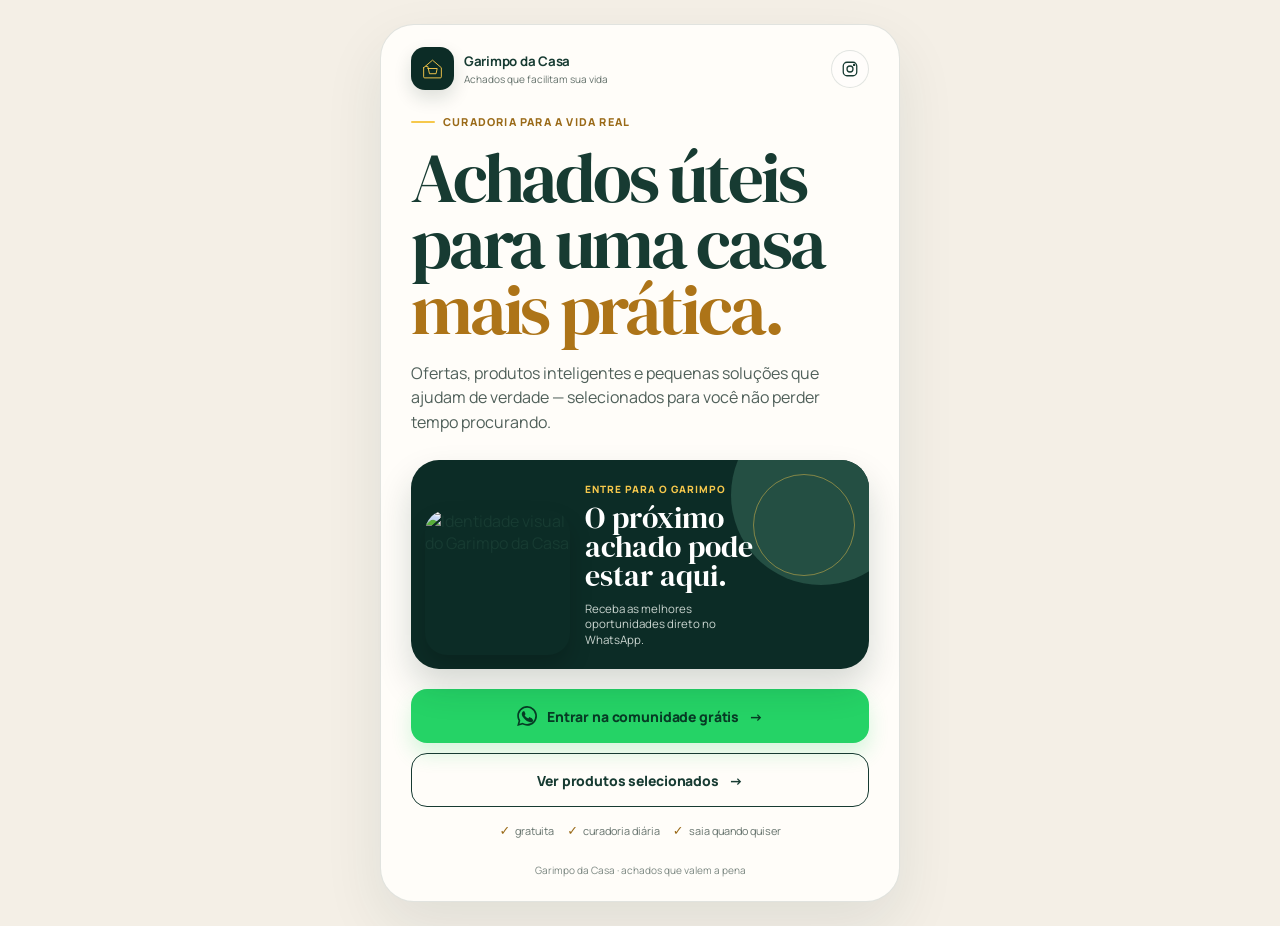
==== commit 7b22b113: "Reorganiza home para conversão mobile e comunidade" ====
--- a/index.html
+++ b/index.html
@@ -1,489 +1,75 @@
 <!doctype html>
 <html lang="pt-BR">
-  <head>
-    <meta charset="UTF-8" />
-    <meta name="viewport" content="width=device-width, initial-scale=1" />
-    <meta name="theme-color" content="#0b3d32" />
-
-    <title>Garimpo da Casa | Achados e ofertas para facilitar sua vida</title>
-    <meta
-      name="description"
-      content="Entre na comunidade gratuita do Garimpo da Casa ou encontre produtos para cozinha, organização, limpeza e banheiro com acesso direto às ofertas."
-    />
-    <meta name="robots" content="index, follow" />
-    <link rel="canonical" href="https://lhlabs.github.io/Garimpo-da-Casa/" />
-
-    <meta property="og:type" content="website" />
-    <meta property="og:locale" content="pt_BR" />
-    <meta property="og:site_name" content="Garimpo da Casa" />
-    <meta property="og:title" content="Garimpo da Casa | Achados que valem a pena" />
-    <meta
-      property="og:description"
-      content="Economize tempo e descubra ofertas selecionadas para deixar sua casa mais prática, bonita e organizada."
-    />
-    <meta property="og:image" content="https://lhlabs.github.io/Garimpo-da-Casa/images/perfil2.jpg" />
-    <meta property="og:url" content="https://lhlabs.github.io/Garimpo-da-Casa/" />
-    <meta name="twitter:card" content="summary_large_image" />
-
-    <link rel="icon" type="image/jpeg" href="images/perfil2.jpg" />
-    <link rel="preconnect" href="https://fonts.googleapis.com" />
-    <link rel="preconnect" href="https://fonts.gstatic.com" crossorigin />
-    <link
-      href="https://fonts.googleapis.com/css2?family=DM+Serif+Display&family=Manrope:wght@400;500;600;700;800&display=swap"
-      rel="stylesheet"
-    />
-    <link rel="stylesheet" href="style.css" />
-  </head>
-
-  <body>
-    <a class="skip-link" href="#conteudo">Pular para o conteúdo</a>
-
-    <header class="site-header">
-      <div class="header-inner">
-        <a class="brand" href="#topo" aria-label="Garimpo da Casa — início">
-          <span class="brand-mark" aria-hidden="true">
-            <svg viewBox="0 0 48 48" role="img">
-              <path d="M7 22.5 24 8l17 14.5V40a2 2 0 0 1-2 2H9a2 2 0 0 1-2-2V22.5Z" />
-              <path d="M15 24h18l-2.2 10H18.2L15 20h-4" />
-            </svg>
-          </span>
-          <span>
-            <strong>Garimpo da Casa</strong>
-            <small>Curadoria para o seu lar</small>
-          </span>
-        </a>
-
-        <nav class="desktop-nav" aria-label="Navegação principal">
-          <a href="#topo">Início</a>
-          <a href="#produtos">Produtos</a>
-          <a href="#vantagens">Por que o Garimpo?</a>
-        </nav>
-
-        <div class="header-actions">
-          <a
-            class="instagram-link"
-            href="https://www.instagram.com/garimpo_da_casa_/"
-            target="_blank"
-            rel="noopener noreferrer"
-            aria-label="Visitar o Garimpo da Casa no Instagram"
-          >
-            <svg viewBox="0 0 24 24" aria-hidden="true">
-              <rect x="3" y="3" width="18" height="18" rx="5" />
-              <circle cx="12" cy="12" r="4" />
-              <circle class="fill" cx="17.5" cy="6.5" r="1" />
-            </svg>
-          </a>
-          <a class="header-community js-whatsapp-link" href="https://chat.whatsapp.com/Dm7dQ9fmLK26oCGweuBvwB" target="_blank" rel="noopener noreferrer"><span class="desktop-label">Entrar na comunidade</span><span class="mobile-label">WhatsApp</span><b>→</b></a>
-        </div>
-      </div>
-    </header>
-
-    <main id="conteudo">
-      <section class="hero" id="topo">
-        <div class="hero-copy reveal">
-          <p class="eyebrow"><span></span> Curadoria independente para casa e rotina</p>
-          <h1>Boas escolhas para uma casa <em>mais prática.</em></h1>
-          <p class="hero-text">
-            Produtos úteis, preços interessantes e uma seleção feita com cuidado — para você encontrar o que precisa sem perder horas procurando.
-          </p>
-
-          <div class="hero-actions">
-            <a
-              class="button button-whatsapp js-whatsapp-link"
-              href="https://chat.whatsapp.com/Dm7dQ9fmLK26oCGweuBvwB"
-              target="_blank"
-              rel="noopener noreferrer"
-            >
-              <svg viewBox="0 0 24 24" aria-hidden="true">
-                <path d="M20.5 3.5A11.8 11.8 0 0 0 12.1 0C5.6 0 .3 5.3.3 11.8c0 2.1.5 4.1 1.6 5.9L.2 24l6.5-1.7a11.7 11.7 0 0 0 5.4 1.4h.1c6.5 0 11.8-5.3 11.8-11.8 0-3.2-1.2-6.1-3.5-8.4Zm-8.4 18.2c-1.7 0-3.4-.5-4.9-1.3l-.4-.2L3 21.2l1-3.7-.2-.4a9.8 9.8 0 1 1 8.3 4.6Zm5.4-7.3c-.3-.1-1.8-.9-2.1-1-.3-.1-.5-.1-.7.2l-.9 1.1c-.2.2-.3.2-.6.1-1.7-.8-2.8-1.5-3.9-3.4-.3-.5.3-.5.8-1.6.1-.2.1-.4 0-.6l-1-2.3c-.2-.6-.5-.5-.7-.5h-.6c-.2 0-.6.1-.9.4-.3.3-1.2 1.2-1.2 2.9s1.3 3.4 1.4 3.6c.2.2 2.5 3.8 6 5.3 2.2.9 3 .9 4.1.8.7-.1 1.8-.7 2-1.4.2-.7.2-1.3.2-1.4-.1-.1-.3-.2-.6-.4Z" />
-              </svg>
-              Entrar na comunidade grátis
-              <span aria-hidden="true">→</span>
-            </a>
-            <a class="text-link" href="#produtos">Explorar produtos <span aria-hidden="true">↓</span></a>
-          </div>
-
-          <ul class="trust-list" aria-label="Vantagens rápidas">
-            <li><span>✓</span> Gratuita</li>
-            <li><span>✓</span> Curadoria diária</li>
-            <li><span>✓</span> Saia quando quiser</li>
-          </ul>
-        </div>
-
-        <div class="hero-visual reveal" aria-label="Seleção de produtos do Garimpo da Casa">
-          <div class="showcase-panel">
-            <div class="showcase-heading">
-              <div><span></span><strong>Seleção do dia</strong></div>
-              <small>Curadoria Garimpo da Casa</small>
-            </div>
-            <a class="showcase-featured" href="https://meli.la/2SdNdvr" target="_blank" rel="sponsored noopener noreferrer">
-              <img src="images/products/liquidificador-actimix.webp" alt="Liquidificador Actimix To Go" />
-              <div><span>COZINHA</span><strong>Liquidificador Actimix To Go</strong><p><s>R$ 399,00</s> R$ 279,30</p></div>
-            </a>
-            <div class="showcase-row">
-              <a href="https://meli.la/1iaSVPk" target="_blank" rel="sponsored noopener noreferrer"><img src="images/products/cesto-bambu-72l.webp" alt="Cesto de roupa em bambu" /><span><small>ORGANIZAÇÃO</small><strong>Cesto em bambu</strong></span></a>
-              <a href="https://meli.la/2AeHKoC" target="_blank" rel="sponsored noopener noreferrer"><img src="images/products/saboneteira-automatica.webp" alt="Saboneteira automática" /><span><small>BANHEIRO</small><strong>Saboneteira automática</strong></span></a>
-            </div>
-            <div class="showcase-footer"><span><strong>20</strong> produtos</span><span><strong>5</strong> categorias</span><span>Compra no Mercado Livre <b>↗</b></span></div>
-          </div>
-          <div class="floating-badge badge-top"><strong>✓</strong> Links diretos</div>
-          <div class="floating-badge badge-bottom"><strong>✦</strong> Curadoria de verdade</div>
-        </div>
-      </section>
-
-      <section class="value-strip" aria-label="Compromissos do Garimpo da Casa">
-        <p>Seleção cuidadosa</p>
-        <span aria-hidden="true">•</span>
-        <p>Praticidade no dia a dia</p>
-        <span aria-hidden="true">•</span>
-        <p>Economia sem complicação</p>
-      </section>
-
-      <section class="section catalog-section" id="produtos">
-        <div class="catalog-heading reveal">
-          <div>
-            <p class="eyebrow"><span></span> Garimpo pronto para comprar</p>
-            <h2>Encontre seu próximo <em>bom achado.</em></h2>
-            <p>Produtos separados por categoria, com acesso direto à oferta no Mercado Livre.</p>
-          </div>
-          <div class="catalog-status">
-            <strong><span id="product-count">20</span> achados selecionados</strong>
-            <span>Preços consultados em 30/08/2026. Confira o valor final no anúncio.</span>
-          </div>
-        </div>
-
-        <div class="category-showcase reveal" aria-label="Comprar por categoria">
-          <button class="category-tile" type="button" data-filter="cozinha" aria-pressed="false">
-            <span class="category-icon"><svg viewBox="0 0 24 24" aria-hidden="true"><path d="M7 3v8M4 3v5a3 3 0 0 0 6 0V3M7 11v10M17 3v18M14 3c0 5 0 8 3 8" /></svg></span>
-            <span><strong>Cozinha</strong><small>11 produtos</small></span><b>→</b>
-          </button>
-          <button class="category-tile" type="button" data-filter="organizacao" aria-pressed="false">
-            <span class="category-icon"><svg viewBox="0 0 24 24" aria-hidden="true"><rect x="3" y="4" width="18" height="6" rx="1" /><rect x="3" y="14" width="18" height="6" rx="1" /><path d="M8 7h8M8 17h8" /></svg></span>
-            <span><strong>Organização</strong><small>3 produtos</small></span><b>→</b>
-          </button>
-          <button class="category-tile" type="button" data-filter="limpeza" aria-pressed="false">
-            <span class="category-icon"><svg viewBox="0 0 24 24" aria-hidden="true"><path d="m14 4 6 6-9 9H5v-6l9-9Z" /><path d="m12 18 2 2M17 13l2 2" /></svg></span>
-            <span><strong>Limpeza</strong><small>3 produtos</small></span><b>→</b>
-          </button>
-          <button class="category-tile" type="button" data-filter="banheiro" aria-pressed="false">
-            <span class="category-icon"><svg viewBox="0 0 24 24" aria-hidden="true"><path d="M5 12h14v2a5 5 0 0 1-5 5H9a4 4 0 0 1-4-4v-3ZM7 12V6a3 3 0 0 1 6 0" /><path d="M8 19v2M16 19v2" /></svg></span>
-            <span><strong>Banheiro</strong><small>2 produtos</small></span><b>→</b>
-          </button>
-          <button class="category-tile" type="button" data-filter="tecnologia" aria-pressed="false">
-            <span class="category-icon"><svg viewBox="0 0 24 24" aria-hidden="true"><rect x="5" y="3" width="14" height="18" rx="2" /><path d="M9 7h6M9 11h6M9 15h2" /></svg></span>
-            <span><strong>Tecnologia</strong><small>1 produto</small></span><b>→</b>
-          </button>
-        </div>
-
-        <div class="catalog-controls reveal" aria-label="Filtros do catálogo">
-          <label class="product-search">
-            <span class="sr-only">Buscar produto</span>
-            <svg viewBox="0 0 24 24" aria-hidden="true"><circle cx="11" cy="11" r="7" /><path d="m20 20-4-4" /></svg>
-            <input id="product-search" type="search" placeholder="O que você está procurando?" autocomplete="off" />
-          </label>
-          <div class="filter-list" role="group" aria-label="Filtrar por categoria">
-            <button class="filter-button active" type="button" data-filter="all" aria-pressed="true">Todos</button>
-            <button class="filter-button" type="button" data-filter="cozinha" aria-pressed="false">Cozinha</button>
-            <button class="filter-button" type="button" data-filter="organizacao" aria-pressed="false">Organização</button>
-            <button class="filter-button" type="button" data-filter="limpeza" aria-pressed="false">Limpeza</button>
-            <button class="filter-button" type="button" data-filter="banheiro" aria-pressed="false">Banheiro</button>
-            <button class="filter-button" type="button" data-filter="tecnologia" aria-pressed="false">Tecnologia</button>
-          </div>
-        </div>
-
-        <div class="catalog-groups">
-          <section class="product-group" data-group="cozinha" aria-labelledby="category-cozinha">
-            <div class="group-heading reveal">
-              <div><span>01</span><h3 id="category-cozinha">Cozinha</h3></div>
-              <p>Praticidade para preparar, servir e organizar.</p>
-            </div>
-            <div class="product-grid">
-              <article class="product-card reveal" data-category="cozinha" data-discount="-30%" data-search="liquidificador actimix jarra portatil cozinha">
-                <a class="product-image" href="https://meli.la/2SdNdvr" target="_blank" rel="sponsored noopener noreferrer" aria-label="Ver Liquidificador Actimix no Mercado Livre">
-                  <img src="images/products/liquidificador-actimix.webp" alt="Liquidificador Actimix preto com jarra portátil" />
-                  <span class="product-badge">Jarra portátil</span>
-                </a>
-                <div class="product-content"><span class="product-category">Cozinha</span><h4>Liquidificador Actimix To Go</h4><p>Jarra portátil e limpeza fácil para levar suas bebidas com você.</p><div class="product-price"><s>R$ 399,00</s><strong>R$ 279,30</strong></div><a class="product-cta" href="https://meli.la/2SdNdvr" target="_blank" rel="sponsored noopener noreferrer">Ver oferta <span>↗</span></a></div>
-              </article>
-
-              <article class="product-card reveal" data-category="cozinha" data-discount="-44%" data-search="cortador fatiador ralador legumes 16 em 1 cozinha">
-                <a class="product-image" href="https://meli.la/1f6BzgL" target="_blank" rel="sponsored noopener noreferrer" aria-label="Ver Cortador 16 em 1 no Mercado Livre">
-                  <img src="images/products/cortador-16-em-1.webp" alt="Cortador e ralador multifuncional com 16 peças" />
-                  <span class="product-badge">16 em 1</span>
-                </a>
-                <div class="product-content"><span class="product-category">Cozinha</span><h4>Cortador e ralador multifuncional</h4><p>16 peças para fatiar, ralar e agilizar o preparo dos alimentos.</p><div class="product-price"><s>R$ 69,90</s><strong>R$ 39,00</strong></div><a class="product-cta" href="https://meli.la/1f6BzgL" target="_blank" rel="sponsored noopener noreferrer">Ver oferta <span>↗</span></a></div>
-              </article>
-
-              <article class="product-card reveal" data-category="cozinha" data-discount="-36%" data-search="sanduicheira grill dako 2 em 1 inox cozinha">
-                <a class="product-image" href="https://meli.la/1wXFG1E" target="_blank" rel="sponsored noopener noreferrer" aria-label="Ver Sanduicheira Dako no Mercado Livre">
-                  <img src="images/products/sanduicheira-dako.webp" alt="Sanduicheira e grill Dako em inox" loading="lazy" />
-                  <span class="product-badge">2 em 1</span>
-                </a>
-                <div class="product-content"><span class="product-category">Cozinha</span><h4>Sanduicheira e Grill Dako</h4><p>Chapas para lanches e grelhados com 1000 W de potência.</p><div class="product-price"><s>R$ 199,99</s><strong>R$ 127,21</strong></div><a class="product-cta" href="https://meli.la/1wXFG1E" target="_blank" rel="sponsored noopener noreferrer">Ver oferta <span>↗</span></a></div>
-              </article>
-
-              <article class="product-card reveal" data-category="cozinha" data-discount="-15%" data-search="porta temperos condimentos inox 16 potes vidro giratorio cozinha organizacao">
-                <a class="product-image" href="https://meli.la/2V92q2a" target="_blank" rel="sponsored noopener noreferrer" aria-label="Ver Porta-temperos no Mercado Livre">
-                  <img src="images/products/porta-temperos-16.webp" alt="Porta-temperos giratório com 16 potes de vidro" loading="lazy" />
-                  <span class="product-badge">Base 360°</span>
-                </a>
-                <div class="product-content"><span class="product-category">Cozinha</span><h4>Porta-temperos com 16 potes</h4><p>Base giratória e potes de vidro para deixar tudo à mão.</p><div class="product-price"><s>R$ 77,90</s><strong>R$ 65,86</strong></div><a class="product-cta" href="https://meli.la/2V92q2a" target="_blank" rel="sponsored noopener noreferrer">Ver oferta <span>↗</span></a></div>
-              </article>
-
-              <article class="product-card reveal" data-category="cozinha" data-discount="-22%" data-search="panela pressao eletrica electrolux rita lobo 6l digital cozinha">
-                <a class="product-image" href="https://meli.la/2KF4RCy" target="_blank" rel="sponsored noopener noreferrer" aria-label="Ver Panela de Pressão Electrolux no Mercado Livre">
-                  <img src="images/products/panela-pressao-electrolux.webp" alt="Panela de pressão elétrica Electrolux preta de 6 litros" loading="lazy" />
-                  <span class="product-badge">6 litros</span>
-                </a>
-                <div class="product-content"><span class="product-category">Cozinha</span><h4>Panela de Pressão Electrolux</h4><p>Modelo digital de 6 L da linha Rita Lobo Experience.</p><div class="product-price"><s>R$ 790,00</s><strong>R$ 612,14</strong></div><a class="product-cta" href="https://meli.la/2KF4RCy" target="_blank" rel="sponsored noopener noreferrer">Ver oferta <span>↗</span></a></div>
-              </article>
-
-              <article class="product-card reveal" data-category="cozinha" data-discount="-48%" data-search="escorredor louca inox 2 andares pia pratos talheres cozinha">
-                <a class="product-image" href="https://meli.la/1WhNe43" target="_blank" rel="sponsored noopener noreferrer" aria-label="Ver Escorredor de Louça no Mercado Livre">
-                  <img src="images/products/escorredor-inox-2.webp" alt="Escorredor de louça inox com dois andares" loading="lazy" />
-                  <span class="product-badge">2 andares</span>
-                </a>
-                <div class="product-content"><span class="product-category">Cozinha</span><h4>Escorredor de louça inox</h4><p>Drenagem automática e espaço para pratos, copos e talheres.</p><div class="product-price"><s>R$ 173,29</s><strong>R$ 89,96</strong></div><a class="product-cta" href="https://meli.la/1WhNe43" target="_blank" rel="sponsored noopener noreferrer">Ver oferta <span>↗</span></a></div>
-              </article>
-
-              <article class="product-card reveal" data-category="cozinha" data-discount="-38%" data-search="cortador mandolin legumes frutas vegetais 16 pecas cozinha">
-                <a class="product-image" href="https://meli.la/2EowJwe" target="_blank" rel="sponsored noopener noreferrer" aria-label="Ver Cortador Mandolin no Mercado Livre">
-                  <img src="images/products/cortador-mandolin.webp" alt="Cortador manual tipo mandolin com acessórios" loading="lazy" />
-                  <span class="product-badge">Multifuncional</span>
-                </a>
-                <div class="product-content"><span class="product-category">Cozinha</span><h4>Cortador Mandolin 16 peças</h4><p>Fatia, rala, pica e tritura legumes, frutas e vegetais.</p><div class="product-price"><s>R$ 59,90</s><strong>R$ 37,02</strong></div><a class="product-cta" href="https://meli.la/2EowJwe" target="_blank" rel="sponsored noopener noreferrer">Ver oferta <span>↗</span></a></div>
-              </article>
-
-              <article class="product-card reveal" data-category="cozinha" data-discount="-24%" data-search="jogo colheres silicone cabo inox utensilios cozinha preto">
-                <a class="product-image" href="https://meli.la/2ojTvc2" target="_blank" rel="sponsored noopener noreferrer" aria-label="Ver Utensílios de Silicone no Mercado Livre">
-                  <img src="images/products/utensilios-silicone.webp" alt="Jogo de utensílios de silicone preto com cabo inox" loading="lazy" />
-                  <span class="product-badge">10 peças</span>
-                </a>
-                <div class="product-content"><span class="product-category">Cozinha</span><h4>Utensílios de silicone</h4><p>Jogo com 10 peças e cabos de inox para o dia a dia.</p><div class="product-price"><s>R$ 78,90</s><strong>R$ 59,80</strong></div><a class="product-cta" href="https://meli.la/2ojTvc2" target="_blank" rel="sponsored noopener noreferrer">Ver oferta <span>↗</span></a></div>
-              </article>
-
-              <article class="product-card reveal" data-category="cozinha" data-discount="-44%" data-search="chaleira eletrica atacama 1.8l unitermi cozinha">
-                <a class="product-image" href="https://meli.la/22mGNQY" target="_blank" rel="sponsored noopener noreferrer" aria-label="Ver Chaleira Elétrica no Mercado Livre">
-                  <img src="images/products/chaleira-atacama.webp" alt="Chaleira elétrica Atacama de 1,8 litro" loading="lazy" />
-                  <span class="product-badge">1,8 litro</span>
-                </a>
-                <div class="product-content"><span class="product-category">Cozinha</span><h4>Chaleira Elétrica Atacama</h4><p>Água quente com rapidez para café, chá e receitas.</p><div class="product-price"><s>R$ 69,90</s><strong>R$ 39,00</strong></div><a class="product-cta" href="https://meli.la/22mGNQY" target="_blank" rel="sponsored noopener noreferrer">Ver oferta <span>↗</span></a></div>
-              </article>
-
-              <article class="product-card reveal" data-category="cozinha" data-discount="-49%" data-search="jogo panelas antiaderente 10 pecas bege poa cozinha">
-                <a class="product-image" href="https://meli.la/19H1kqo" target="_blank" rel="sponsored noopener noreferrer" aria-label="Ver Jogo de Panelas no Mercado Livre">
-                  <img src="images/products/jogo-panelas-10.webp" alt="Jogo de panelas antiaderente bege com dez peças" loading="lazy" />
-                  <span class="product-badge">10 peças</span>
-                </a>
-                <div class="product-content"><span class="product-category">Cozinha</span><h4>Jogo de panelas antiaderente</h4><p>Conjunto bege poá com 10 peças para renovar a cozinha.</p><div class="product-price"><s>R$ 350,00</s><strong>R$ 178,19</strong></div><a class="product-cta" href="https://meli.la/19H1kqo" target="_blank" rel="sponsored noopener noreferrer">Ver oferta <span>↗</span></a></div>
-              </article>
-
-              <article class="product-card reveal" data-category="cozinha" data-discount="-38%" data-search="escorredor pratos copos parede dobravel cook home arthi cozinha">
-                <a class="product-image" href="https://meli.la/1BHTBhF" target="_blank" rel="sponsored noopener noreferrer" aria-label="Ver Escorredor Dobrável no Mercado Livre">
-                  <img src="images/products/escorredor-parede.webp" alt="Escorredor preto dobrável fixado na parede" loading="lazy" />
-                  <span class="product-badge">Dobrável</span>
-                </a>
-                <div class="product-content"><span class="product-category">Cozinha</span><h4>Escorredor de parede</h4><p>Modelo dobrável para pratos e copos, ideal para ganhar espaço.</p><div class="product-price"><s>R$ 85,50</s><strong>R$ 53,19</strong></div><a class="product-cta" href="https://meli.la/1BHTBhF" target="_blank" rel="sponsored noopener noreferrer">Ver oferta <span>↗</span></a></div>
-              </article>
-            </div>
-          </section>
-
-          <section class="product-group" data-group="organizacao" aria-labelledby="category-organizacao">
-            <div class="group-heading reveal"><div><span>02</span><h3 id="category-organizacao">Organização</h3></div><p>Mais espaço e menos bagunça em cada cantinho.</p></div>
-            <div class="product-grid">
-              <article class="product-card reveal" data-category="organizacao" data-discount="-49%" data-search="cesto roupa suja bambu 72 litros dobravel lavanderia organizacao">
-                <a class="product-image" href="https://meli.la/1iaSVPk" target="_blank" rel="sponsored noopener noreferrer" aria-label="Ver Cesto de Bambu no Mercado Livre"><img src="images/products/cesto-bambu-72l.webp" alt="Cesto organizador de roupa em bambu" loading="lazy" /><span class="product-badge">72 litros</span></a>
-                <div class="product-content"><span class="product-category">Organização</span><h4>Cesto de roupa em bambu</h4><p>Grande, dobrável e com visual natural para a lavanderia.</p><div class="product-price"><s>R$ 119,90</s><strong>R$ 60,90</strong></div><a class="product-cta" href="https://meli.la/1iaSVPk" target="_blank" rel="sponsored noopener noreferrer">Ver oferta <span>↗</span></a></div>
-              </article>
-              <article class="product-card reveal" data-category="organizacao" data-discount="-58%" data-search="estante plastica modular 7 prateleiras livros plantas organizacao casa">
-                <a class="product-image" href="https://meli.la/2pxAqwe" target="_blank" rel="sponsored noopener noreferrer" aria-label="Ver Estante Modular no Mercado Livre"><img src="images/products/estante-modular.webp" alt="Estante plástica modular preta com sete prateleiras" loading="lazy" /><span class="product-badge">7 prateleiras</span></a>
-                <div class="product-content"><span class="product-category">Organização</span><h4>Estante modular multiuso</h4><p>Estrutura leve para livros, plantas e objetos decorativos.</p><div class="product-price"><s>R$ 189,00</s><strong>R$ 78,90</strong></div><a class="product-cta" href="https://meli.la/2pxAqwe" target="_blank" rel="sponsored noopener noreferrer">Ver oferta <span>↗</span></a></div>
-              </article>
-              <article class="product-card reveal" data-category="organizacao" data-discount="-18%" data-search="conjunto potes hermeticos 16 empilhavel cozinha organizacao">
-                <a class="product-image" href="https://meli.la/22yfibm" target="_blank" rel="sponsored noopener noreferrer" aria-label="Ver Potes Herméticos no Mercado Livre"><img src="images/products/potes-hermeticos-16.webp" alt="Conjunto transparente com dezesseis potes herméticos" loading="lazy" /><span class="product-badge">16 potes</span></a>
-                <div class="product-content"><span class="product-category">Organização</span><h4>Potes herméticos empilháveis</h4><p>Conjunto com tampas e travas para organizar os mantimentos.</p><div class="product-price"><s>R$ 127,00</s><strong>R$ 103,55</strong></div><a class="product-cta" href="https://meli.la/22yfibm" target="_blank" rel="sponsored noopener noreferrer">Ver oferta <span>↗</span></a></div>
-              </article>
-            </div>
-          </section>
-
-          <section class="product-group" data-group="limpeza" aria-labelledby="category-limpeza">
-            <div class="group-heading reveal"><div><span>03</span><h3 id="category-limpeza">Limpeza e lavanderia</h3></div><p>Soluções para facilitar a rotina e ganhar tempo.</p></div>
-            <div class="product-grid">
-              <article class="product-card reveal" data-category="limpeza" data-discount="-5%" data-search="mop giratorio balde 8 litros limpeza casa">
-                <a class="product-image" href="https://meli.la/2Fz9NgZ" target="_blank" rel="sponsored noopener noreferrer" aria-label="Ver Mop Giratório no Mercado Livre"><img src="images/products/mop-giratorio.webp" alt="Mop giratório com balde" loading="lazy" /><span class="product-badge">Balde 8 L</span></a>
-                <div class="product-content"><span class="product-category">Limpeza</span><h4>Mop giratório</h4><p>Balde compacto e sistema giratório para uma limpeza prática.</p><div class="product-price"><s>R$ 75,99</s><strong>R$ 71,99</strong></div><a class="product-cta" href="https://meli.la/2Fz9NgZ" target="_blank" rel="sponsored noopener noreferrer">Ver oferta <span>↗</span></a></div>
-              </article>
-              <article class="product-card reveal" data-category="limpeza" data-discount="-21%" data-search="robo aspirador passa pano redroad r11 wifi mapeamento autolimpante limpeza tecnologia">
-                <a class="product-image" href="https://meli.la/18UBNBB" target="_blank" rel="sponsored noopener noreferrer" aria-label="Ver Robô Aspirador no Mercado Livre"><img src="images/products/robo-aspirador-redroad.webp" alt="Robô aspirador Redroad com estação autolimpante" loading="lazy" /><span class="product-badge">3 em 1</span></a>
-                <div class="product-content"><span class="product-category">Limpeza</span><h4>Robô Aspirador Redroad R11</h4><p>Mapeamento Wi-Fi, passa pano e estação autolimpante.</p><div class="product-price"><s>R$ 1.999,00</s><strong>R$ 1.575,00</strong></div><a class="product-cta" href="https://meli.la/18UBNBB" target="_blank" rel="sponsored noopener noreferrer">Ver oferta <span>↗</span></a></div>
-              </article>
-              <article class="product-card reveal" data-category="limpeza" data-discount="-32%" data-search="kit saco lavar sapatos maquina lavar lavanderia limpeza">
-                <a class="product-image" href="https://meli.la/2PMxFjE" target="_blank" rel="sponsored noopener noreferrer" aria-label="Ver Saco para Lavar Sapatos no Mercado Livre"><img src="images/products/kit-saco-sapatos.webp" alt="Kit de sacos protetores para lavar sapatos" loading="lazy" /><span class="product-badge">Kit com 2</span></a>
-                <div class="product-content"><span class="product-category">Lavanderia</span><h4>Saco para lavar sapatos</h4><p>Protege os calçados e a máquina durante o ciclo de lavagem.</p><div class="product-price"><s>R$ 47,90</s><strong>R$ 32,50</strong></div><a class="product-cta" href="https://meli.la/2PMxFjE" target="_blank" rel="sponsored noopener noreferrer">Ver oferta <span>↗</span></a></div>
-              </article>
-            </div>
-          </section>
-
-          <section class="product-group" data-group="banheiro" aria-labelledby="category-banheiro">
-            <div class="group-heading reveal"><div><span>04</span><h3 id="category-banheiro">Banheiro</h3></div><p>Conforto e praticidade nos detalhes.</p></div>
-            <div class="product-grid">
-              <article class="product-card reveal" data-category="banheiro" data-discount="-36%" data-search="chuveiro eletronico lorenzetti acqua duo ultra preto cromado banheiro">
-                <a class="product-image" href="https://meli.la/27upReH" target="_blank" rel="sponsored noopener noreferrer" aria-label="Ver Chuveiro Lorenzetti no Mercado Livre"><img src="images/products/chuveiro-acqua-duo.webp" alt="Chuveiro Lorenzetti Acqua Duo preto e cromado" loading="lazy" /><span class="product-badge">7800 W</span></a>
-                <div class="product-content"><span class="product-category">Banheiro</span><h4>Chuveiro Acqua Duo Ultra</h4><p>Modelo eletrônico Lorenzetti com acabamento preto e cromado.</p><div class="product-price"><s>R$ 944,95</s><strong>R$ 600,21</strong></div><a class="product-cta" href="https://meli.la/27upReH" target="_blank" rel="sponsored noopener noreferrer">Ver oferta <span>↗</span></a></div>
-              </article>
-              <article class="product-card reveal" data-category="banheiro" data-discount="-24%" data-search="saboneteira automatica sensor sem toque recarregavel banheiro">
-                <a class="product-image" href="https://meli.la/2AeHKoC" target="_blank" rel="sponsored noopener noreferrer" aria-label="Ver Saboneteira Automática no Mercado Livre"><img src="images/products/saboneteira-automatica.webp" alt="Saboneteira automática preta com sensor" loading="lazy" /><span class="product-badge">Sem toque</span></a>
-                <div class="product-content"><span class="product-category">Banheiro</span><h4>Saboneteira automática</h4><p>Sensor de aproximação e bateria recarregável.</p><div class="product-price"><s>R$ 97,00</s><strong>R$ 74,00</strong></div><a class="product-cta" href="https://meli.la/2AeHKoC" target="_blank" rel="sponsored noopener noreferrer">Ver oferta <span>↗</span></a></div>
-              </article>
-            </div>
-          </section>
-
-          <section class="product-group" data-group="tecnologia" aria-labelledby="category-tecnologia">
-            <div class="group-heading reveal"><div><span>05</span><h3 id="category-tecnologia">Tecnologia útil</h3></div><p>Pequenas soluções para conectar e proteger.</p></div>
-            <div class="product-grid">
-              <article class="product-card reveal" data-category="tecnologia" data-discount="-35%" data-search="filtro linha regua extensao 10 tomadas usb pd branco tecnologia">
-                <a class="product-image" href="https://meli.la/2qDRQ3n" target="_blank" rel="sponsored noopener noreferrer" aria-label="Ver Filtro de Linha no Mercado Livre"><img src="images/products/filtro-linha-usb.webp" alt="Filtro de linha branco com tomadas e portas USB" loading="lazy" /><span class="product-badge">10 tomadas</span></a>
-                <div class="product-content"><span class="product-category">Tecnologia</span><h4>Filtro de linha com USB</h4><p>10 tomadas, 3 portas USB e 2 conexões PD em uma única régua.</p><div class="product-price"><s>R$ 99,00</s><strong>R$ 64,05</strong></div><a class="product-cta" href="https://meli.la/2qDRQ3n" target="_blank" rel="sponsored noopener noreferrer">Ver oferta <span>↗</span></a></div>
-              </article>
-            </div>
-          </section>
-
-          <p class="no-results" id="no-results" hidden>Nenhum produto encontrado. Tente buscar por outro termo ou categoria.</p>
-        </div>
-      </section>
-
-      <section class="section benefits" id="vantagens">
-        <div class="section-heading reveal">
-          <p class="eyebrow"><span></span> Seu tempo vale muito</p>
-          <h2>Menos procura.<br /><em>Mais bons achados.</em></h2>
-          <p>Uma curadoria pensada para quem gosta de comprar bem e deixar a rotina mais simples.</p>
-        </div>
-
-        <div class="benefit-grid">
-          <article class="benefit-card reveal">
-            <span class="card-number">01</span>
-            <div class="icon-box" aria-hidden="true">
-              <svg viewBox="0 0 24 24"><circle cx="11" cy="11" r="7" /><path d="m20 20-4-4M11 8v6M8 11h6" /></svg>
-            </div>
-            <h3>A gente procura por você</h3>
-            <p>Você recebe uma seleção direta, sem precisar abrir dezenas de abas ou comparar ofertas sozinho.</p>
-          </article>
-
-          <article class="benefit-card featured reveal">
-            <span class="card-number">02</span>
-            <div class="icon-box" aria-hidden="true">
-              <svg viewBox="0 0 24 24"><path d="M20 13 11 4H4v7l9 9a2 2 0 0 0 3 0l4-4a2 2 0 0 0 0-3Z" /><circle cx="7.5" cy="7.5" r="1" /></svg>
-            </div>
-            <h3>Só o que vale o clique</h3>
-            <p>Produtos úteis, oportunidades interessantes e uma comunicação clara sobre cada achado.</p>
-          </article>
-
-          <article class="benefit-card reveal">
-            <span class="card-number">03</span>
-            <div class="icon-box" aria-hidden="true">
-              <svg viewBox="0 0 24 24"><path d="M3 11 12 3l9 8v9a1 1 0 0 1-1 1h-5v-6H9v6H4a1 1 0 0 1-1-1v-9Z" /></svg>
-            </div>
-            <h3>Para toda a casa</h3>
-            <p>Organização, cozinha, decoração, limpeza e soluções inteligentes para facilitar a sua rotina.</p>
-          </article>
-        </div>
-      </section>
-
-      <section class="categories-section">
-        <div class="categories-inner reveal">
-          <div>
-            <p class="eyebrow light"><span></span> O que você vai encontrar</p>
-            <h2>Achados para cada cantinho da sua casa.</h2>
-          </div>
-          <div class="category-list" aria-label="Categorias de achados">
-            <span>Organização</span>
-            <span>Cozinha</span>
-            <span>Limpeza</span>
-            <span>Decoração</span>
-            <span>Utilidades</span>
-            <span>Tecnologia</span>
-          </div>
-        </div>
-      </section>
-
-      <section class="section how-it-works">
-        <div class="section-heading centered reveal">
-          <p class="eyebrow"><span></span> Simples como deve ser</p>
-          <h2>Entre agora. <em>O garimpo fica por nossa conta.</em></h2>
-        </div>
-
-        <ol class="steps">
-          <li class="reveal">
-            <span>1</span>
-            <div>
-              <h3>Toque no botão</h3>
-              <p>Você será direcionado ao WhatsApp com uma mensagem pronta.</p>
-            </div>
-          </li>
-          <li class="reveal">
-            <span>2</span>
-            <div>
-              <h3>Peça para entrar</h3>
-              <p>Envie a mensagem e receba o acesso à comunidade.</p>
-            </div>
-          </li>
-          <li class="reveal">
-            <span>3</span>
-            <div>
-              <h3>Aproveite os achados</h3>
-              <p>Receba ofertas selecionadas e compre apenas o que fizer sentido para você.</p>
-            </div>
-          </li>
-        </ol>
-      </section>
-
-      <section class="final-cta reveal">
-        <div class="final-cta-copy">
-          <p class="eyebrow light"><span></span> Sua próxima boa compra pode estar aqui</p>
-          <h2>Entre para a comunidade do Garimpo da Casa.</h2>
-          <p>Gratuita, prática e feita para quem gosta de descobrir oportunidades que facilitam a vida.</p>
-        </div>
-        <a
-          class="button button-light js-whatsapp-link"
-          href="https://chat.whatsapp.com/Dm7dQ9fmLK26oCGweuBvwB"
-          target="_blank"
-          rel="noopener noreferrer"
-        >
-          <svg viewBox="0 0 24 24" aria-hidden="true">
-            <path d="M20.5 3.5A11.8 11.8 0 0 0 12.1 0C5.6 0 .3 5.3.3 11.8c0 2.1.5 4.1 1.6 5.9L.2 24l6.5-1.7a11.7 11.7 0 0 0 5.4 1.4h.1c6.5 0 11.8-5.3 11.8-11.8 0-3.2-1.2-6.1-3.5-8.4Zm-8.4 18.2c-1.7 0-3.4-.5-4.9-1.3l-.4-.2L3 21.2l1-3.7-.2-.4a9.8 9.8 0 1 1 8.3 4.6Zm5.4-7.3c-.3-.1-1.8-.9-2.1-1-.3-.1-.5-.1-.7.2l-.9 1.1c-.2.2-.3.2-.6.1-1.7-.8-2.8-1.5-3.9-3.4-.3-.5.3-.5.8-1.6.1-.2.1-.4 0-.6l-1-2.3c-.2-.6-.5-.5-.7-.5h-.6c-.2 0-.6.1-.9.4-.3.3-1.2 1.2-1.2 2.9s1.3 3.4 1.4 3.6c.2.2 2.5 3.8 6 5.3 2.2.9 3 .9 4.1.8.7-.1 1.8-.7 2-1.4.2-.7.2-1.3.2-1.4-.1-.1-.3-.2-.6-.4Z" />
-          </svg>
-          Quero entrar agora
-          <span aria-hidden="true">→</span>
-        </a>
-      </section>
-    </main>
-
-    <footer class="site-footer">
-      <div class="footer-brand">
-        <strong>Garimpo da Casa</strong>
-        <p>Achados que facilitam sua vida.</p>
-      </div>
-      <p class="disclosure">
-        Alguns links compartilhados podem gerar comissão como afiliado, sem custo adicional para você. Preços e disponibilidade podem mudar.
-      </p>
-      <p class="copyright">© <span id="year"></span> Garimpo da Casa</p>
-    </footer>
-
-    <div class="mobile-cta" aria-label="Acesso rápido à comunidade">
-      <div>
-        <strong>Comunidade gratuita</strong>
-        <span>Achados direto no WhatsApp</span>
-      </div>
-      <a
-        class="js-whatsapp-link"
-        href="https://chat.whatsapp.com/Dm7dQ9fmLK26oCGweuBvwB"
-        target="_blank"
-        rel="noopener noreferrer"
-      >
-        Entrar <span aria-hidden="true">→</span>
-      </a>
-    </div>
-
-    <script src="script.js"></script>
-  </body>
-</html>
+<head>
+<meta charset="UTF-8">
+<meta name="viewport" content="width=device-width, initial-scale=1, viewport-fit=cover">
+<meta name="theme-color" content="#f4efe6">
+<title>Garimpo da Casa | Achados que facilitam sua vida</title>
+<meta name="description" content="Entre na comunidade gratuita do Garimpo da Casa e receba achados úteis, ofertas e produtos que realmente facilitam a rotina.">
+<meta property="og:type" content="website">
+<meta property="og:site_name" content="Garimpo da Casa">
+<meta property="og:title" content="Garimpo da Casa | Achados que facilitam sua vida">
+<meta property="og:description" content="Achados úteis, ofertas de verdade e ideias para deixar a casa mais prática.">
+<meta property="og:image" content="images/perfil2.jpg">
+<link rel="icon" type="image/jpeg" href="images/perfil2.jpg">
+<link rel="preconnect" href="https://fonts.googleapis.com">
+<link rel="preconnect" href="https://fonts.gstatic.com" crossorigin>
+<link href="https://fonts.googleapis.com/css2?family=DM+Serif+Display&family=Manrope:wght@400;600;700;800&display=swap" rel="stylesheet">
+<style>
+:root{--ink:#173b32;--deep:#0c2c26;--cream:#f4efe6;--paper:#fffdf9;--yellow:#f6c84c;--muted:#66736d;--line:rgba(23,59,50,.13)}
+*{box-sizing:border-box}html,body{margin:0;min-height:100%;background:var(--cream);color:var(--ink)}
+body{font-family:Manrope,system-ui,sans-serif;display:flex;justify-content:center;overflow-x:hidden}
+.page{width:min(100%,520px);min-height:100svh;padding:18px 18px 20px;display:flex;flex-direction:column}
+.topbar{display:flex;align-items:center;justify-content:space-between;gap:12px}
+.brand{display:flex;align-items:center;gap:10px;text-decoration:none;color:inherit}
+.brand-mark{width:43px;height:43px;border-radius:14px;background:var(--deep);display:grid;place-items:center;box-shadow:0 8px 18px rgba(12,44,38,.14)}
+.brand-mark svg{width:25px;height:25px;fill:none;stroke:var(--yellow);stroke-width:1.8;stroke-linecap:round;stroke-linejoin:round}
+.brand strong{display:block;font-size:.83rem;letter-spacing:-.02em}.brand small{display:block;color:var(--muted);font-size:.63rem;margin-top:2px}
+.ig{width:38px;height:38px;border:1px solid var(--line);border-radius:50%;display:grid;place-items:center;color:var(--ink);text-decoration:none;background:rgba(255,255,255,.3)}
+.ig svg{width:18px;height:18px;fill:none;stroke:currentColor;stroke-width:1.7}
+main{flex:1;display:flex;flex-direction:column;justify-content:center;padding:24px 0 12px}
+.eyebrow{display:inline-flex;align-items:center;gap:8px;color:#9a6a18;font-weight:800;font-size:.68rem;letter-spacing:.11em;text-transform:uppercase;margin:0 0 15px}
+.eyebrow i{display:block;width:24px;height:2px;background:var(--yellow);border-radius:2px}
+h1{font-family:"DM Serif Display",Georgia,serif;font-size:clamp(3rem,13vw,4.45rem);line-height:.93;letter-spacing:-.045em;font-weight:400;margin:0 0 18px;max-width:470px}
+h1 em{font-style:normal;color:#ad7418}
+.lead{font-size:1rem;line-height:1.55;color:#50605a;max-width:420px;margin:0 0 21px}
+.visual{position:relative;background:var(--deep);border-radius:28px;padding:14px;overflow:hidden;min-height:170px;display:flex;align-items:end;box-shadow:0 18px 34px rgba(12,44,38,.17);margin:4px 0 20px}
+.visual:before{content:"";position:absolute;width:180px;height:180px;border-radius:50%;background:#244f43;right:-42px;top:-55px}
+.visual:after{content:"";position:absolute;width:100px;height:100px;border:1px solid rgba(246,200,76,.45);border-radius:50%;right:14px;top:14px}
+.visual img{position:relative;z-index:1;width:145px;height:145px;object-fit:cover;border-radius:22px;box-shadow:0 12px 22px rgba(0,0,0,.18)}
+.visual-copy{position:relative;z-index:2;color:white;padding:8px 0 8px 15px}
+.visual-copy small{display:block;color:var(--yellow);font-size:.63rem;font-weight:800;letter-spacing:.1em;text-transform:uppercase;margin-bottom:8px}
+.visual-copy strong{display:block;font-family:"DM Serif Display",Georgia,serif;font-size:1.9rem;font-weight:400;line-height:.95;max-width:180px}
+.visual-copy span{display:block;color:#c8d3ce;font-size:.72rem;line-height:1.35;margin-top:10px;max-width:175px}
+.actions{display:grid;gap:10px}
+.button{min-height:54px;border-radius:16px;display:flex;align-items:center;justify-content:center;gap:10px;text-decoration:none;font-weight:800;font-size:.87rem;letter-spacing:-.01em}
+.button.primary{background:#25d366;color:#073b25;box-shadow:0 11px 20px rgba(37,211,102,.19)}
+.button.secondary{border:1px solid var(--ink);color:var(--ink);background:transparent}
+.button svg{width:20px;height:20px;fill:currentColor}
+.note{display:flex;justify-content:center;gap:13px;flex-wrap:wrap;color:var(--muted);font-size:.68rem;margin-top:14px}
+.note span{display:inline-flex;align-items:center;gap:5px}.note b{color:#9a6a18;font-size:.8rem}
+footer{text-align:center;color:#7b8781;font-size:.63rem;padding-top:12px}
+@media(min-width:700px){body{padding:24px}.page{min-height:calc(100svh - 48px);background:var(--paper);border:1px solid var(--line);border-radius:34px;padding:22px 30px 24px;box-shadow:0 24px 60px rgba(23,59,50,.09)}}
+</style>
+</head>
+<body>
+<div class="page">
+<header class="topbar">
+<a class="brand" href="./" aria-label="Garimpo da Casa — início"><span class="brand-mark" aria-hidden="true"><svg viewBox="0 0 48 48"><path d="M7 22.5 24 8l17 14.5V40a2 2 0 0 1-2 2H9a2 2 0 0 1-2-2V22.5Z"/><path d="M15 24h18l-2.2 10H18.2L15 20h-4"/></svg></span><span><strong>Garimpo da Casa</strong><small>Achados que facilitam sua vida</small></span></a>
+<a class="ig" href="https://www.instagram.com/garimpo_da_casa_/" target="_blank" rel="noopener noreferrer" aria-label="Instagram do Garimpo da Casa"><svg viewBox="0 0 24 24"><rect x="3" y="3" width="18" height="18" rx="5"/><circle cx="12" cy="12" r="4"/><circle cx="17.5" cy="6.5" r=".8" fill="currentColor"/></svg></a>
+</header>
+<main>
+<p class="eyebrow"><i></i> Curadoria para a vida real</p>
+<h1>Achados úteis para uma casa <em>mais prática.</em></h1>
+<p class="lead">Ofertas, produtos inteligentes e pequenas soluções que ajudam de verdade — selecionados para você não perder tempo procurando.</p>
+<div class="visual"><img src="images/perfil2.jpg" alt="Identidade visual do Garimpo da Casa"><div class="visual-copy"><small>Entre para o garimpo</small><strong>O próximo achado pode estar aqui.</strong><span>Receba as melhores oportunidades direto no WhatsApp.</span></div></div>
+<div class="actions">
+<a class="button primary" href="https://chat.whatsapp.com/Dm7dQ9fmLK26oCGweuBvwB" target="_blank" rel="noopener noreferrer"><svg viewBox="0 0 24 24"><path d="M20.5 3.5A11.8 11.8 0 0 0 12.1 0C5.6 0 .3 5.3.3 11.8c0 2.1.5 4.1 1.6 5.9L.2 24l6.5-1.7a11.7 11.7 0 0 0 5.4 1.4h.1c6.5 0 11.8-5.3 11.8-11.8 0-3.2-1.2-6.1-3.5-8.4Zm-8.4 18.2c-1.7 0-3.4-.5-4.9-1.3l-.4-.2L3 21.2l1-3.7-.2-.4a9.8 9.8 0 1 1 8.3 4.6Zm5.4-7.3c-.3-.1-1.8-.9-2.1-1-.3-.1-.5-.1-.7.2l-.9 1.1c-.2.2-.3.2-.6.1-1.7-.8-2.8-1.5-3.9-3.4-.3-.5.3-.5.8-1.6.1-.2.1-.4 0-.6l-1-2.3c-.2-.6-.5-.5-.7-.5h-.6c-.2 0-.6.1-.9.4-.3.3-1.2 1.2-1.2 2.9s1.3 3.4 1.4 3.6c.2.2 2.5 3.8 6 5.3 2.2.9 3 .9 4.1.8.7-.1 1.8-.7 2-1.4.2-.7.2-1.3.2-1.4-.1-.1-.3-.2-.6-.4Z"/></svg>Entrar na comunidade grátis <span>→</span></a>
+<a class="button secondary" href="produtos.html">Ver produtos selecionados <span>→</span></a>
+</div>
+<div class="note"><span><b>✓</b> gratuita</span><span><b>✓</b> curadoria diária</span><span><b>✓</b> saia quando quiser</span></div>
+</main>
+<footer>Garimpo da Casa · achados que valem a pena</footer>
+</div>
+</body>
+</html>
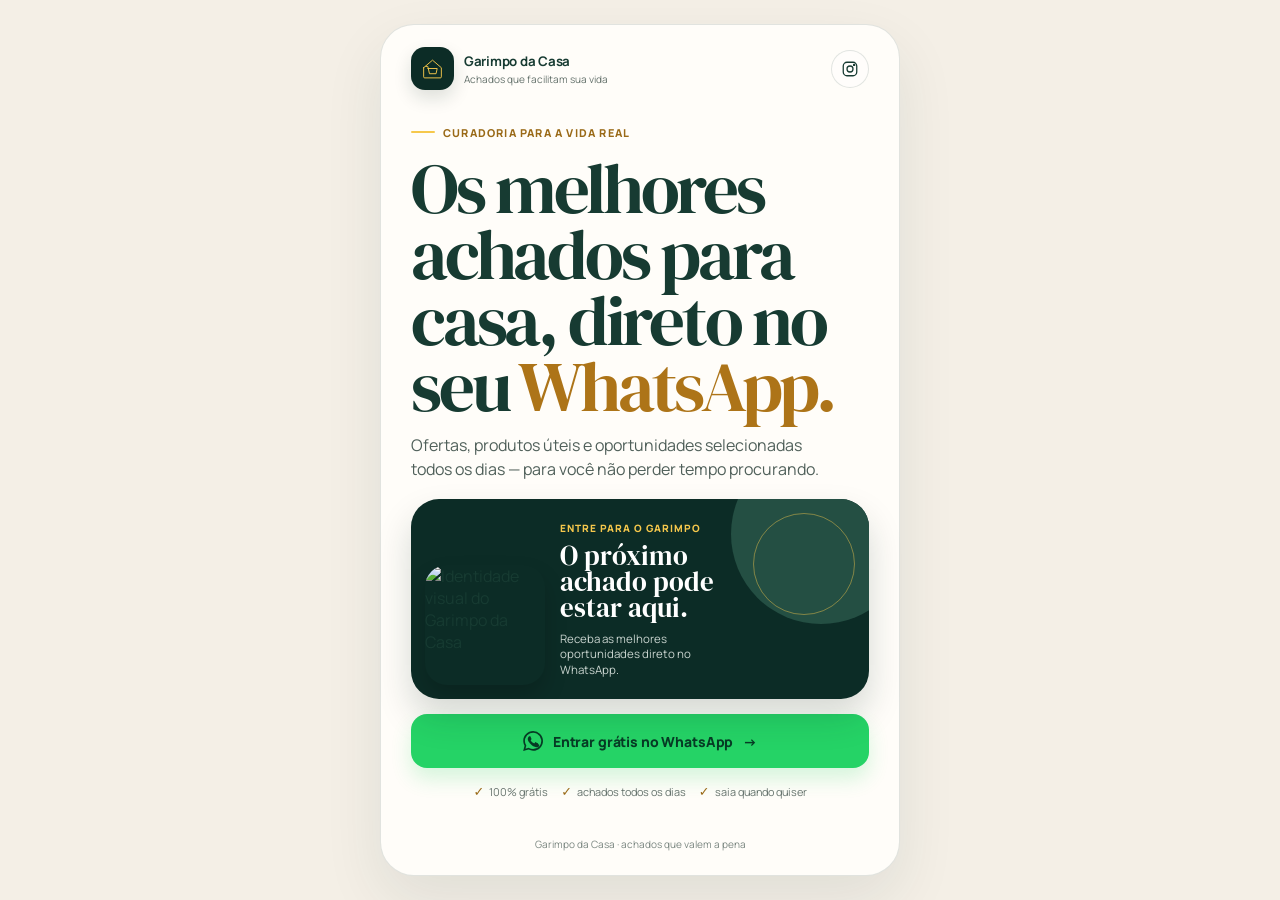
==== commit ccca2f43: "Otimiza landing de tráfego para entrada no WhatsApp" ====
--- a/index.html
+++ b/index.html
@@ -27,20 +27,20 @@
 .brand strong{display:block;font-size:.83rem;letter-spacing:-.02em}.brand small{display:block;color:var(--muted);font-size:.63rem;margin-top:2px}
 .ig{width:38px;height:38px;border:1px solid var(--line);border-radius:50%;display:grid;place-items:center;color:var(--ink);text-decoration:none;background:rgba(255,255,255,.3)}
 .ig svg{width:18px;height:18px;fill:none;stroke:currentColor;stroke-width:1.7}
-main{flex:1;display:flex;flex-direction:column;justify-content:center;padding:24px 0 12px}
+main{flex:1;display:flex;flex-direction:column;justify-content:center;padding:18px 0 8px}
 .eyebrow{display:inline-flex;align-items:center;gap:8px;color:#9a6a18;font-weight:800;font-size:.68rem;letter-spacing:.11em;text-transform:uppercase;margin:0 0 15px}
 .eyebrow i{display:block;width:24px;height:2px;background:var(--yellow);border-radius:2px}
-h1{font-family:"DM Serif Display",Georgia,serif;font-size:clamp(3rem,13vw,4.45rem);line-height:.93;letter-spacing:-.045em;font-weight:400;margin:0 0 18px;max-width:470px}
+h1{font-family:"DM Serif Display",Georgia,serif;font-size:clamp(3rem,13vw,4.45rem);line-height:.93;letter-spacing:-.045em;font-weight:400;margin:0 0 13px;max-width:470px}
 h1 em{font-style:normal;color:#ad7418}
-.lead{font-size:1rem;line-height:1.55;color:#50605a;max-width:420px;margin:0 0 21px}
-.visual{position:relative;background:var(--deep);border-radius:28px;padding:14px;overflow:hidden;min-height:170px;display:flex;align-items:end;box-shadow:0 18px 34px rgba(12,44,38,.17);margin:4px 0 20px}
+.lead{font-size:1rem;line-height:1.55;color:#50605a;max-width:420px;margin:0 0 15px}
+.visual{position:relative;background:var(--deep);border-radius:28px;padding:14px;overflow:hidden;min-height:145px;display:flex;align-items:end;box-shadow:0 18px 34px rgba(12,44,38,.17);margin:2px 0 15px}
 .visual:before{content:"";position:absolute;width:180px;height:180px;border-radius:50%;background:#244f43;right:-42px;top:-55px}
 .visual:after{content:"";position:absolute;width:100px;height:100px;border:1px solid rgba(246,200,76,.45);border-radius:50%;right:14px;top:14px}
-.visual img{position:relative;z-index:1;width:145px;height:145px;object-fit:cover;border-radius:22px;box-shadow:0 12px 22px rgba(0,0,0,.18)}
+.visual img{position:relative;z-index:1;width:120px;height:120px;object-fit:cover;border-radius:22px;box-shadow:0 12px 22px rgba(0,0,0,.18)}
 .visual-copy{position:relative;z-index:2;color:white;padding:8px 0 8px 15px}
 .visual-copy small{display:block;color:var(--yellow);font-size:.63rem;font-weight:800;letter-spacing:.1em;text-transform:uppercase;margin-bottom:8px}
-.visual-copy strong{display:block;font-family:"DM Serif Display",Georgia,serif;font-size:1.9rem;font-weight:400;line-height:.95;max-width:180px}
-.visual-copy span{display:block;color:#c8d3ce;font-size:.72rem;line-height:1.35;margin-top:10px;max-width:175px}
+.visual-copy strong{display:block;font-family:"DM Serif Display",Georgia,serif;font-size:1.7rem;font-weight:400;line-height:.95;max-width:165px}
+.visual-copy span{display:block;color:#c8d3ce;font-size:.72rem;line-height:1.35;margin-top:10px;max-width:160px}
 .actions{display:grid;gap:10px}
 .button{min-height:54px;border-radius:16px;display:flex;align-items:center;justify-content:center;gap:10px;text-decoration:none;font-weight:800;font-size:.87rem;letter-spacing:-.01em}
 .button.primary{background:#25d366;color:#073b25;box-shadow:0 11px 20px rgba(37,211,102,.19)}
@@ -60,14 +60,14 @@
 </header>
 <main>
 <p class="eyebrow"><i></i> Curadoria para a vida real</p>
-<h1>Achados úteis para uma casa <em>mais prática.</em></h1>
-<p class="lead">Ofertas, produtos inteligentes e pequenas soluções que ajudam de verdade — selecionados para você não perder tempo procurando.</p>
+<h1>Os melhores achados para casa, direto no seu <em>WhatsApp.</em></h1>
+<p class="lead">Ofertas, produtos úteis e oportunidades selecionadas todos os dias — para você não perder tempo procurando.</p>
 <div class="visual"><img src="images/perfil2.jpg" alt="Identidade visual do Garimpo da Casa"><div class="visual-copy"><small>Entre para o garimpo</small><strong>O próximo achado pode estar aqui.</strong><span>Receba as melhores oportunidades direto no WhatsApp.</span></div></div>
 <div class="actions">
-<a class="button primary" href="https://chat.whatsapp.com/Dm7dQ9fmLK26oCGweuBvwB" target="_blank" rel="noopener noreferrer"><svg viewBox="0 0 24 24"><path d="M20.5 3.5A11.8 11.8 0 0 0 12.1 0C5.6 0 .3 5.3.3 11.8c0 2.1.5 4.1 1.6 5.9L.2 24l6.5-1.7a11.7 11.7 0 0 0 5.4 1.4h.1c6.5 0 11.8-5.3 11.8-11.8 0-3.2-1.2-6.1-3.5-8.4Zm-8.4 18.2c-1.7 0-3.4-.5-4.9-1.3l-.4-.2L3 21.2l1-3.7-.2-.4a9.8 9.8 0 1 1 8.3 4.6Zm5.4-7.3c-.3-.1-1.8-.9-2.1-1-.3-.1-.5-.1-.7.2l-.9 1.1c-.2.2-.3.2-.6.1-1.7-.8-2.8-1.5-3.9-3.4-.3-.5.3-.5.8-1.6.1-.2.1-.4 0-.6l-1-2.3c-.2-.6-.5-.5-.7-.5h-.6c-.2 0-.6.1-.9.4-.3.3-1.2 1.2-1.2 2.9s1.3 3.4 1.4 3.6c.2.2 2.5 3.8 6 5.3 2.2.9 3 .9 4.1.8.7-.1 1.8-.7 2-1.4.2-.7.2-1.3.2-1.4-.1-.1-.3-.2-.6-.4Z"/></svg>Entrar na comunidade grátis <span>→</span></a>
-<a class="button secondary" href="produtos.html">Ver produtos selecionados <span>→</span></a>
+<a class="button primary" href="https://chat.whatsapp.com/Dm7dQ9fmLK26oCGweuBvwB" target="_blank" rel="noopener noreferrer"><svg viewBox="0 0 24 24"><path d="M20.5 3.5A11.8 11.8 0 0 0 12.1 0C5.6 0 .3 5.3.3 11.8c0 2.1.5 4.1 1.6 5.9L.2 24l6.5-1.7a11.7 11.7 0 0 0 5.4 1.4h.1c6.5 0 11.8-5.3 11.8-11.8 0-3.2-1.2-6.1-3.5-8.4Zm-8.4 18.2c-1.7 0-3.4-.5-4.9-1.3l-.4-.2L3 21.2l1-3.7-.2-.4a9.8 9.8 0 1 1 8.3 4.6Zm5.4-7.3c-.3-.1-1.8-.9-2.1-1-.3-.1-.5-.1-.7.2l-.9 1.1c-.2.2-.3.2-.6.1-1.7-.8-2.8-1.5-3.9-3.4-.3-.5.3-.5.8-1.6.1-.2.1-.4 0-.6l-1-2.3c-.2-.6-.5-.5-.7-.5h-.6c-.2 0-.6.1-.9.4-.3.3-1.2 1.2-1.2 2.9s1.3 3.4 1.4 3.6c.2.2 2.5 3.8 6 5.3 2.2.9 3 .9 4.1.8.7-.1 1.8-.7 2-1.4.2-.7.2-1.3.2-1.4-.1-.1-.3-.2-.6-.4Z"/></svg>Entrar grátis no WhatsApp <span>→</span></a>
+
 </div>
-<div class="note"><span><b>✓</b> gratuita</span><span><b>✓</b> curadoria diária</span><span><b>✓</b> saia quando quiser</span></div>
+<div class="note"><span><b>✓</b> 100% grátis</span><span><b>✓</b> achados todos os dias</span><span><b>✓</b> saia quando quiser</span></div>
 </main>
 <footer>Garimpo da Casa · achados que valem a pena</footer>
 </div>
